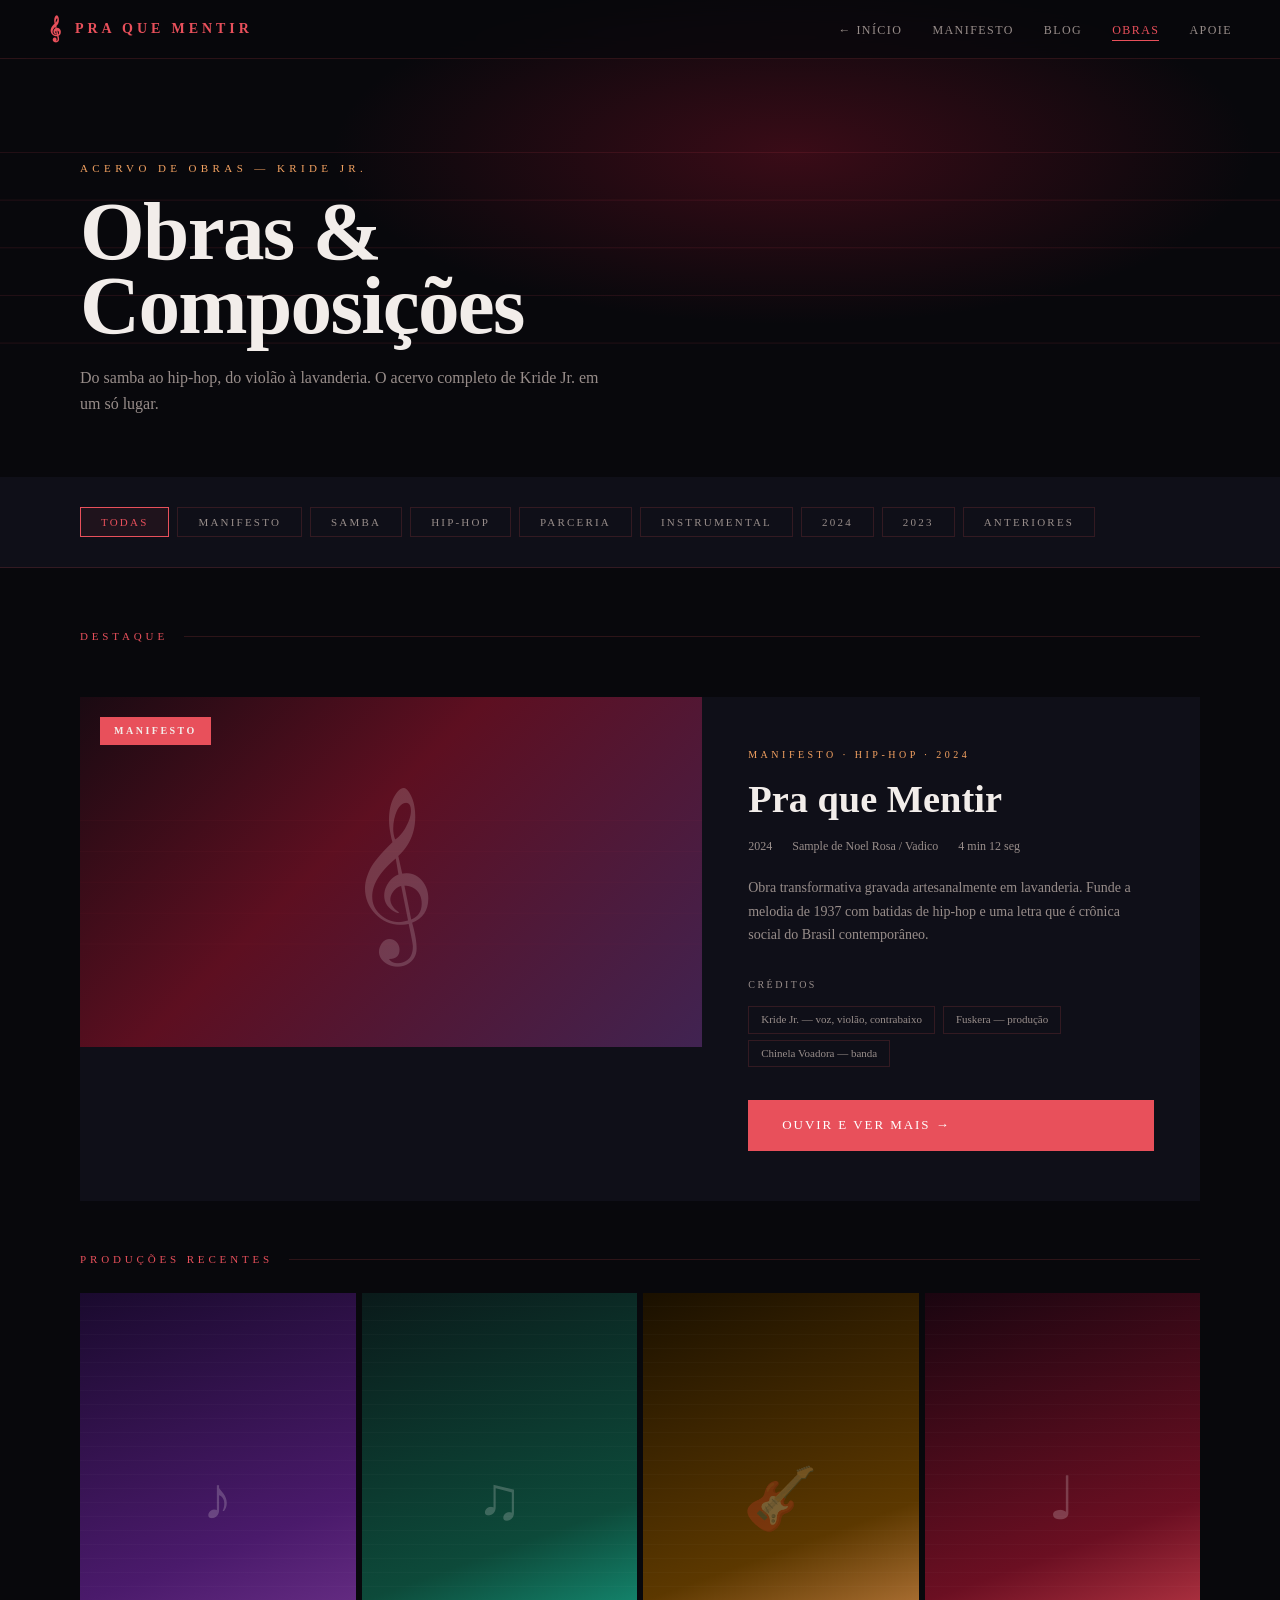
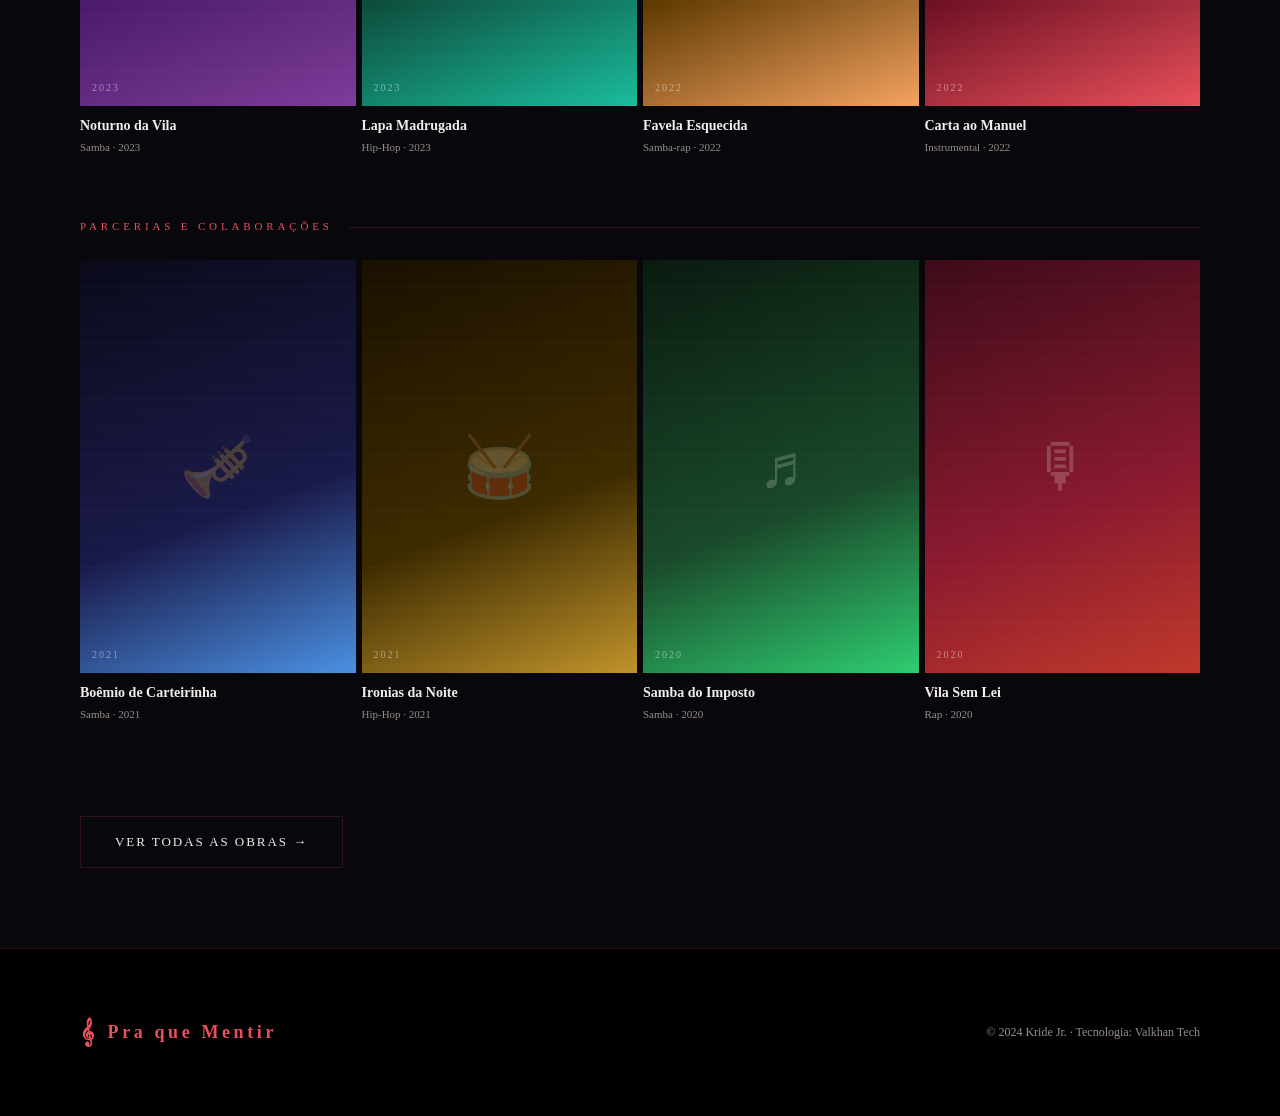
==== galeria.html @ b17566bc "V2" ====
<!DOCTYPE html>
<html lang="pt-BR">
<head>
<meta charset="UTF-8">
<meta name="viewport" content="width=device-width, initial-scale=1.0">
<title>Obras &amp; Composições — Pra que Mentir · Kride Jr.</title>

<!-- Performance: preconnect e dns-prefetch -->
<link rel="preconnect" href="https://www.googletagmanager.com" crossorigin>
<link rel="preconnect" href="https://www.google-analytics.com" crossorigin>
<link rel="dns-prefetch" href="//www.googletagmanager.com">
<link rel="dns-prefetch" href="//www.google-analytics.com">
<link rel="dns-prefetch" href="//graph.facebook.com">
<link rel="dns-prefetch" href="//www.instagram.com">
<link rel="dns-prefetch" href="//www.youtube.com">
<link rel="dns-prefetch" href="//open.spotify.com">
<link rel="preload" href="css/main.css" as="style">

<!-- Google Analytics 4 — substitua G-XXXXXXXXXX pelo Measurement ID real -->
<script async src="https://www.googletagmanager.com/gtag/js?id=G-XXXXXXXXXX"></script>

<!-- SEO básico -->
<meta name="description" content="Acervo completo de obras e composições de Kride Jr. — do samba ao hip-hop, do violão à lavanderia. Incluindo a faixa manifesto Pra que Mentir (2024).">
<meta name="keywords" content="Kride Jr, Pra que Mentir, manifesto cultural, direito autoral, artista independente, São Paulo, hip-hop, Noel Rosa">
<meta name="author" content="Kride Jr.">
<meta name="robots" content="index, follow">
<link rel="canonical" href="https://praquementir.com.br/galeria.html">

<!-- Open Graph -->
<meta property="og:type" content="website">
<meta property="og:title" content="Obras &amp; Composições — Pra que Mentir · Kride Jr.">
<meta property="og:description" content="Do samba ao hip-hop, do violão à lavanderia. O acervo completo de Kride Jr. em um só lugar.">
<meta property="og:url" content="https://praquementir.com.br/galeria.html">
<meta property="og:locale" content="pt_BR">
<meta property="og:site_name" content="Pra que Mentir">

<!-- Twitter Card -->
<meta name="twitter:card" content="summary_large_image">
<meta name="twitter:title" content="Obras &amp; Composições — Pra que Mentir · Kride Jr.">
<meta name="twitter:description" content="Do samba ao hip-hop, do violão à lavanderia. O acervo completo de Kride Jr. em um só lugar.">

<!-- GEO -->
<meta name="geo.region" content="BR-SP">
<meta name="geo.placename" content="São Paulo, Brasil">
<meta name="geo.position" content="-23.5505;-46.6333">
<meta name="ICBM" content="-23.5505, -46.6333">

<link rel="stylesheet" href="css/main.css">

<script type="application/ld+json">
{
  "@context": "https://schema.org",
  "@type": "WebSite",
  "name": "Pra que Mentir",
  "url": "https://praquementir.com.br",
  "description": "Manifesto cultural e legislativo de Kride Jr. — versão transformativa de Noel Rosa e Vadico (1937), hip-hop, direito autoral e artista independente.",
  "author": { "@type": "Person", "name": "Kride Jr." },
  "inLanguage": "pt-BR"
}
</script>
</head>
<body>

<!-- AMBIENT FLOATING NOTES -->
<div class="ambient" id="ambient"></div>

<nav>
  <a href="index.html" class="nav-logo"><span class="clef-mini">𝄞</span> Pra que Mentir</a>
  <ul class="nav-links">
    <li><a href="index.html">← Início</a></li>
    <li><a href="manifesto.html">Manifesto</a></li>
    <li><a href="#">Blog</a></li>
    <li><a href="galeria.html" class="active">Obras</a></li>
    <li><a href="#" data-vlk-click="cta_nav_apoie_stone" data-vlk-category="nav">Apoie</a></li>
  </ul>
</nav>

<div class="gallery-hero">
  <svg class="staff-svg" preserveAspectRatio="none" viewBox="0 0 1440 500">
    <line class="staff-line l1" x1="0" y1="160" x2="1440" y2="160"/>
    <line class="staff-line l2" x1="0" y1="210" x2="1440" y2="210"/>
    <line class="staff-line l3" x1="0" y1="260" x2="1440" y2="260"/>
    <line class="staff-line l4" x1="0" y1="310" x2="1440" y2="310"/>
    <line class="staff-line l5" x1="0" y1="360" x2="1440" y2="360"/>
  </svg>
  <div class="gallery-hero-label">Acervo de Obras — Kride Jr.</div>
  <h1 class="gallery-hero-title">Obras &amp;<br>Composições</h1>
  <p class="gallery-hero-sub">Do samba ao hip-hop, do violão à lavanderia. O acervo completo de Kride Jr. em um só lugar.</p>
</div>

<div class="gallery-filters">
  <button class="filter-btn active">Todas</button>
  <button class="filter-btn">Manifesto</button>
  <button class="filter-btn">Samba</button>
  <button class="filter-btn">Hip-Hop</button>
  <button class="filter-btn">Parceria</button>
  <button class="filter-btn">Instrumental</button>
  <button class="filter-btn">2024</button>
  <button class="filter-btn">2023</button>
  <button class="filter-btn">Anteriores</button>
</div>

<div class="gallery-featured">
  <div class="section-label reveal">Destaque</div>
  <div class="featured-card reveal">
    <div class="featured-cover">
      <svg class="mini-staff" preserveAspectRatio="none" viewBox="0 0 600 340">
        <line class="staff-line l1" x1="0" y1="120" x2="600" y2="120"/>
        <line class="staff-line l2" x1="0" y1="150" x2="600" y2="150"/>
        <line class="staff-line l3" x1="0" y1="180" x2="600" y2="180"/>
        <line class="staff-line l4" x1="0" y1="210" x2="600" y2="210"/>
        <line class="staff-line l5" x1="0" y1="240" x2="600" y2="240"/>
      </svg>
      <div class="featured-cover-art">𝄞</div>
      <div class="featured-cover-badge">Manifesto</div>
    </div>
    <div class="featured-info">
      <div class="featured-cat">Manifesto · Hip-Hop · 2024</div>
      <h2 class="featured-title">Pra que Mentir</h2>
      <div class="featured-meta"><span>2024</span><span>Sample de Noel Rosa / Vadico</span><span>4 min 12 seg</span></div>
      <p class="featured-desc">Obra transformativa gravada artesanalmente em lavanderia. Funde a melodia de 1937 com batidas de hip-hop e uma letra que é crônica social do Brasil contemporâneo.</p>
      <div class="featured-credits">
        <div class="featured-credits-label">Créditos</div>
        <span class="credit-tag">Kride Jr. — voz, violão, contrabaixo</span>
        <span class="credit-tag">Fuskera — produção</span>
        <span class="credit-tag">Chinela Voadora — banda</span>
      </div>
      <a href="#" class="btn-primary" data-vlk-click="cta_galeria_ouvir_mais" data-vlk-category="galeria">Ouvir e ver mais →</a>
    </div>
  </div>
</div>

<div class="gallery-section">
  <div class="gallery-section-label reveal">Produções recentes</div>
  <div class="netflix-row">
    <div class="netflix-card reveal d1"><div class="netflix-cover nc-2"><div class="netflix-cover-icon">♪</div><div class="netflix-cover-year">2023</div><div class="netflix-overlay"><div class="overlay-title">Noturno da Vila</div><div class="overlay-cat">Samba · Parceria</div></div></div><div class="netflix-info"><div class="ni-title">Noturno da Vila</div><div class="ni-meta">Samba · 2023</div></div></div>
    <div class="netflix-card reveal d2"><div class="netflix-cover nc-3"><div class="netflix-cover-icon">♫</div><div class="netflix-cover-year">2023</div><div class="netflix-overlay"><div class="overlay-title">Lapa Madrugada</div><div class="overlay-cat">Hip-Hop · Solo</div></div></div><div class="netflix-info"><div class="ni-title">Lapa Madrugada</div><div class="ni-meta">Hip-Hop · 2023</div></div></div>
    <div class="netflix-card reveal d3"><div class="netflix-cover nc-4"><div class="netflix-cover-icon">🎸</div><div class="netflix-cover-year">2022</div><div class="netflix-overlay"><div class="overlay-title">Favela Esquecida</div><div class="overlay-cat">Samba-rap · Solo</div></div></div><div class="netflix-info"><div class="ni-title">Favela Esquecida</div><div class="ni-meta">Samba-rap · 2022</div></div></div>
    <div class="netflix-card reveal d4"><div class="netflix-cover nc-5"><div class="netflix-cover-icon">♩</div><div class="netflix-cover-year">2022</div><div class="netflix-overlay"><div class="overlay-title">Carta ao Manuel</div><div class="overlay-cat">Instrumental · Violão</div></div></div><div class="netflix-info"><div class="ni-title">Carta ao Manuel</div><div class="ni-meta">Instrumental · 2022</div></div></div>
  </div>
</div>

<div class="gallery-section" style="padding-top:50px;">
  <div class="gallery-section-label reveal">Parcerias e colaborações</div>
  <div class="netflix-row">
    <div class="netflix-card reveal d1"><div class="netflix-cover nc-6"><div class="netflix-cover-icon">🎺</div><div class="netflix-cover-year">2021</div><div class="netflix-overlay"><div class="overlay-title">Boêmio de Carteirinha</div><div class="overlay-cat">Samba · Parceria</div></div></div><div class="netflix-info"><div class="ni-title">Boêmio de Carteirinha</div><div class="ni-meta">Samba · 2021</div></div></div>
    <div class="netflix-card reveal d2"><div class="netflix-cover nc-7"><div class="netflix-cover-icon">🥁</div><div class="netflix-cover-year">2021</div><div class="netflix-overlay"><div class="overlay-title">Ironias da Noite</div><div class="overlay-cat">Hip-Hop · Feat.</div></div></div><div class="netflix-info"><div class="ni-title">Ironias da Noite</div><div class="ni-meta">Hip-Hop · 2021</div></div></div>
    <div class="netflix-card reveal d3"><div class="netflix-cover nc-8"><div class="netflix-cover-icon">♬</div><div class="netflix-cover-year">2020</div><div class="netflix-overlay"><div class="overlay-title">Samba do Imposto</div><div class="overlay-cat">Samba · Solo</div></div></div><div class="netflix-info"><div class="ni-title">Samba do Imposto</div><div class="ni-meta">Samba · 2020</div></div></div>
    <div class="netflix-card reveal d4"><div class="netflix-cover nc-1"><div class="netflix-cover-icon">🎙</div><div class="netflix-cover-year">2020</div><div class="netflix-overlay"><div class="overlay-title">Vila Sem Lei</div><div class="overlay-cat">Rap · Parceria</div></div></div><div class="netflix-info"><div class="ni-title">Vila Sem Lei</div><div class="ni-meta">Rap · 2020</div></div></div>
  </div>
</div>

<div class="gallery-end"><a href="#" class="btn-ghost" data-vlk-click="cta_galeria_ver_todas" data-vlk-category="galeria">Ver todas as obras →</a></div>

<footer>
  <div class="footer-logo"><span style="font-size:24px">𝄞</span> Pra que Mentir</div>
  <div class="footer-copy">© 2024 Kride Jr. · Tecnologia: Valkhan Tech</div>
</footer>

<script src="js/ambient.js"></script>
<script src="js/reveals.js"></script>
<script src="js/gallery.js"></script>
<script src="js/analytics.js" defer></script>
</body>
</html>
---- css/main.css ----
/* ════════════════════════════════════════════════════════
   TOKENS
════════════════════════════════════════════════════════ */
:root {
  --bg:          #08080C;
  --bg2:         #0F0F18;
  --bg3:         #1A0A12;
  --bordo:       #6B0F22;
  --red:         #C0392B;
  --rose:        #E8505B;
  --rose-bright: #FF5E6C;
  --amber:       #F4A261;
  --violet:      #7D3C98;
  --teal:        #1ABC9C;
  --text:        #F2EDEA;
  --muted:       #988D8A;
  --border:      rgba(232,80,91,0.16);
  --glow:        rgba(232,80,91,0.5);
}

/* ════════════════════════════════════════════════════════
   BASE
════════════════════════════════════════════════════════ */
*, *::before, *::after { box-sizing: border-box; margin: 0; padding: 0; }
html { scroll-behavior: smooth; }
body {
  background: var(--bg);
  color: var(--text);
  font-family: Georgia, 'Times New Roman', serif;
  font-size: 16px;
  line-height: 1.6;
  overflow-x: hidden;
}
::selection { background: var(--rose); color: #fff; }

.ambient {
  position: fixed; inset: 0; z-index: 1;
  pointer-events: none; overflow: hidden;
}
.float-note {
  position: absolute;
  color: var(--rose);
  opacity: 0;
  font-size: 28px;
  animation: floatUp linear infinite;
  text-shadow: 0 0 18px var(--glow);
  user-select: none;
}

.staff-svg {
  position: absolute; inset: 0; width: 100%; height: 100%;
  pointer-events: none; z-index: 0;
}
.staff-line {
  stroke: var(--rose); stroke-width: 1; fill: none;
  stroke-dasharray: 2000; stroke-dashoffset: 2000;
  opacity: 0.13;
  animation: drawStaff 3s ease forwards;
}
.staff-line.l2 { animation-delay: .2s; }
.staff-line.l3 { animation-delay: .4s; }
.staff-line.l4 { animation-delay: .6s; }
.staff-line.l5 { animation-delay: .8s; }

.staff-note-svg {
  fill: var(--rose); opacity: 0;
  animation: notePop .5s ease forwards;
}
.staff-note-svg.pulsing {
  animation: notePulse .75s ease forwards;
}

.reveal {
  opacity: 0;
  transform: translateY(34px);
  transition: opacity .9s cubic-bezier(.2,.7,.2,1), transform .9s cubic-bezier(.2,.7,.2,1);
}
.reveal.in { opacity: 1; transform: none; }
.reveal.d1 { transition-delay: .08s; }
.reveal.d2 { transition-delay: .16s; }
.reveal.d3 { transition-delay: .24s; }
.reveal.d4 { transition-delay: .32s; }

.btn-primary {
  padding: 15px 34px; background: var(--rose); color: #fff;
  border: none; cursor: pointer; font-family: Georgia, serif;
  font-size: 13px; letter-spacing: .15em; text-transform: uppercase;
  text-decoration: none; display: inline-flex; align-items: center; gap: 10px;
  position: relative; overflow: hidden;
  transition: transform .2s, box-shadow .3s;
  box-shadow: 0 0 0 rgba(232,80,91,0);
}
.btn-primary::before {
  content:''; position:absolute; inset:0;
  background: linear-gradient(120deg, transparent, rgba(255,255,255,.25), transparent);
  transform: translateX(-120%); transition: transform .5s;
}
.btn-primary:hover {
  transform: translateY(-3px);
  box-shadow: 0 12px 34px rgba(232,80,91,.4);
}
.btn-primary:hover::before { transform: translateX(120%); }
.btn-ghost {
  padding: 15px 34px; background: transparent; color: var(--text);
  border: 1px solid var(--border); cursor: pointer;
  font-family: Georgia, serif; font-size: 13px; letter-spacing: .15em;
  text-transform: uppercase; text-decoration: none;
  display: inline-flex; align-items:center; gap: 8px;
  transition: border-color .25s, color .25s, background .25s;
}
.btn-ghost:hover { border-color: var(--rose); color: var(--rose); background: rgba(232,80,91,.05); }

.section-label {
  font-size: 11px; letter-spacing: .35em; text-transform: uppercase;
  color: var(--rose); margin-bottom: 52px;
  display: flex; align-items: center; gap: 16px;
}
.section-label::after { content:''; flex:1; height:1px; background: var(--border); }
.section-label .num { color: var(--muted); }

footer {
  padding: 64px 80px; background: #000; border-top: 1px solid var(--border);
  display: flex; justify-content: space-between; align-items: center;
  position: relative; overflow: hidden;
}
.footer-logo {
  font-size: 18px; letter-spacing: .2em; color: var(--rose);
  font-weight: bold; display:flex; align-items:center; gap:10px;
}
.footer-copy { font-size: 12px; color: var(--muted); }

/* ════════════════════════════════════════════════════════
   ANIMATIONS
════════════════════════════════════════════════════════ */
@keyframes floatUp {
  0%   { transform: translateX(110vw); opacity: 0; }
  8%   { opacity: .55; }
  92%  { opacity: .3; }
  100% { transform: translateX(-10vw); opacity: 0; }
}
@keyframes pulse {
  0%,100% { opacity: .8; transform: scale(1); }
  50%     { opacity: 1; transform: scale(1.08); text-shadow: 0 0 12px var(--glow); }
}
@keyframes drawStaff {
  to { stroke-dashoffset: 0; }
}
@keyframes notePop {
  0%   { opacity: 0; transform: scale(0); }
  60%  { opacity: .7; transform: scale(1.3); }
  100% { opacity: .5; transform: scale(1); }
}
@keyframes notePulse {
  0%   { transform: scale(1);   opacity: .5; }
  35%  { transform: scale(1.7); opacity: 1;  filter: drop-shadow(0 0 6px var(--rose)); }
  70%  { transform: scale(1);   opacity: .5; filter: none; }
  100% { transform: scale(1);   opacity: .5; }
}
@keyframes heroNoteEnter {
  from { transform: translateX(110vw); opacity: 0; }
  to   { transform: translateX(0);    opacity: 1; }
}
@keyframes heroNotePulse1 {
  0%             { transform: scale(1);   opacity: .5; filter: none; }
  9.375%         { transform: scale(1.7); opacity: 1;  filter: drop-shadow(0 0 8px var(--rose)); }
  18.75%, 100%   { transform: scale(1);   opacity: .5; filter: none; }
}
@keyframes heroNotePulse2 {
  0%, 25%        { transform: scale(1);   opacity: .5; filter: none; }
  34.375%        { transform: scale(1.7); opacity: 1;  filter: drop-shadow(0 0 8px var(--rose)); }
  43.75%, 100%   { transform: scale(1);   opacity: .5; filter: none; }
}
@keyframes heroNotePulse3 {
  0%, 50%        { transform: scale(1);   opacity: .5; filter: none; }
  59.375%        { transform: scale(1.7); opacity: 1;  filter: drop-shadow(0 0 8px var(--rose)); }
  68.75%, 100%   { transform: scale(1);   opacity: .5; filter: none; }
}
@keyframes heroNotePulse4 {
  0%, 75%        { transform: scale(1);   opacity: .5; filter: none; }
  84.375%        { transform: scale(1.7); opacity: 1;  filter: drop-shadow(0 0 8px var(--rose)); }
  93.75%, 100%   { transform: scale(1);   opacity: .5; filter: none; }
}
@keyframes clefFloat {
  0%,100% { transform: translateY(-50%) rotate(-1deg); }
  50%     { transform: translateY(-54%) rotate(1.5deg); }
}
@keyframes lineGrow {
  from { transform: scaleX(0); }
  to   { transform: scaleX(1); }
}
@keyframes riseIn {
  to { transform: translateY(0); }
}
@keyframes stripeShift {
  to { background-position: 200% 0; }
}
@keyframes bob {
  0%,100% { transform: translate(-50%,0); }
  50%     { transform: translate(-50%,10px); }
}

@media (prefers-reduced-motion: reduce) {
  .float-note, .clef-draw path, .staff-line,
  .hero-note-group, .hero-note-circle,
  .reveal { animation: none !important; transition: none !important; }
  .reveal { opacity: 1 !important; transform: none !important; }
  .hero-note-group { opacity: 1 !important; }
  .hero-note-circle { opacity: .5 !important; }
}

/* ════════════════════════════════════════════════════════
   NAV
════════════════════════════════════════════════════════ */
nav {
  position: fixed; top: 0; left: 0; right: 0; z-index: 400;
  display: flex; align-items: center; justify-content: space-between;
  padding: 16px 48px;
  background: rgba(8,8,12,0.7);
  backdrop-filter: blur(14px);
  border-bottom: 1px solid var(--border);
  transition: padding .3s;
}
.nav-logo {
  font-size: 14px; letter-spacing: .28em; text-transform: uppercase;
  color: var(--rose); font-weight: bold;
  display: flex; align-items: center; gap: 10px;
  text-decoration: none;
}
.nav-logo .clef-mini {
  font-size: 22px; line-height: 1;
  animation: pulse 3s ease-in-out infinite;
}
.nav-links { display: flex; gap: 30px; list-style: none; }
.nav-links a {
  color: var(--muted); text-decoration: none;
  font-size: 12px; letter-spacing: .12em; text-transform: uppercase;
  position: relative; transition: color .2s;
}
.nav-links a::after {
  content:''; position:absolute; left:0; bottom:-4px; width:0; height:1px;
  background: var(--rose); transition: width .25s;
}
.nav-links a:hover { color: var(--rose); }
.nav-links a:hover::after { width:100%; }
.nav-links a.active { color: var(--rose); }
.nav-links a.active::after { width:100%; }

/* ════════════════════════════════════════════════════════
   HERO
════════════════════════════════════════════════════════ */
.hero {
  position: relative; min-height: 100vh;
  display: flex; flex-direction: column; justify-content: center; align-items: flex-start;
  padding: 150px 80px 80px;
  background:
    radial-gradient(ellipse 80% 60% at 72% 42%, rgba(107,15,34,.5) 0%, transparent 62%),
    radial-gradient(ellipse 60% 50% at 18% 82%, rgba(125,60,152,.28) 0%, transparent 55%),
    var(--bg);
  overflow: hidden;
}
.hero-clef {
  position: absolute; right: 6%; top: 50%; transform: translateY(-50%);
  font-size: 460px; line-height: 1; z-index: 0; user-select: none;
  background: linear-gradient(160deg, var(--bordo), var(--rose) 55%, var(--amber));
  -webkit-background-clip: text; background-clip: text;
  -webkit-text-fill-color: transparent;
  opacity: 0.14;
  animation: clefFloat 9s ease-in-out infinite;
  filter: drop-shadow(0 0 40px rgba(232,80,91,.3));
}
.hero-note-group {
  position: absolute; opacity: 0;
  animation: heroNoteEnter .9s cubic-bezier(.16,1,.3,1) forwards;
}
.hero-note-group.hn1 { top: calc(37.8% - 10px); left: 47.2%; animation-delay: .2s; }
.hero-note-group.hn2 { top: calc(46.7% - 10px); left: 59%;   animation-delay: .55s; }
.hero-note-group.hn3 { top: calc(33.3% - 10px); left: 70.8%; animation-delay: .9s; }
.hero-note-group.hn4 { top: calc(42.2% - 10px); left: 81.9%; animation-delay: 1.25s; }
.hero-note-circle {
  display: block;
  width: 18px; height: 12px;
  border-radius: 50%;
  background: var(--rose);
  opacity: .5;
  transform-origin: center;
}
.hero-note-circle.hn1 { animation: heroNotePulse1 4s ease 2.4s infinite; }
.hero-note-circle.hn2 { animation: heroNotePulse2 4s ease 2.4s infinite; }
.hero-note-circle.hn3 { animation: heroNotePulse3 4s ease 2.4s infinite; }
.hero-note-circle.hn4 { animation: heroNotePulse4 4s ease 2.4s infinite; }
.hero-eyebrow {
  font-size: 11px; letter-spacing: .38em; text-transform: uppercase;
  color: var(--rose); margin-bottom: 26px; position: relative; z-index: 2;
  display: flex; align-items: center; gap: 14px;
}
.hero-eyebrow::before {
  content:''; width: 38px; height: 1px; background: var(--rose);
  animation: lineGrow 1.2s ease forwards; transform-origin: left;
}
.hero-title {
  font-size: clamp(56px, 9.5vw, 138px); font-weight: bold;
  line-height: .9; letter-spacing: -.025em;
  position: relative; z-index: 2; max-width: 820px;
}
.hero-title .l1 { display: block; overflow: hidden; }
.hero-title .l2 { display: block; overflow: hidden; }
.hero-title .l1 span, .hero-title .l2 span {
  display: inline-block;
  transform: translateY(110%);
  animation: riseIn 1s cubic-bezier(.2,.8,.2,1) forwards;
}
.hero-title .l2 span { animation-delay: .12s; }
.hero-title em {
  font-style: normal;
  background: linear-gradient(120deg, var(--rose-bright), var(--amber));
  -webkit-background-clip: text; background-clip: text;
  -webkit-text-fill-color: transparent;
  position: relative;
}
.hero-sub {
  margin-top: 30px; max-width: 540px; font-size: 17.5px;
  color: var(--muted); line-height: 1.75; position: relative; z-index: 2;
}
.hero-actions {
  margin-top: 48px; display: flex; gap: 16px; flex-wrap: wrap;
  position: relative; z-index: 2;
}
.hero-stripe {
  position: absolute; left: 0; bottom: 0; width: 100%; height: 3px;
  background: linear-gradient(90deg, var(--bordo), var(--rose), var(--amber), var(--violet), var(--bordo));
  background-size: 200% 100%;
  animation: stripeShift 6s linear infinite;
  z-index: 2;
}
.scroll-cue {
  position: absolute; bottom: 28px; left: 50%; transform: translateX(-50%);
  z-index: 2; font-size: 22px; color: var(--rose); opacity: .6;
  animation: bob 1.8s ease-in-out infinite;
}

/* ════════════════════════════════════════════════════════
   SECTIONS (landing)
════════════════════════════════════════════════════════ */
.pills-section { padding: 110px 80px; background: var(--bg2); position: relative; overflow: hidden; }
.pills-grid { display: grid; grid-template-columns: repeat(3,1fr); gap: 2px; position: relative; z-index: 2; }
.pill {
  padding: 44px 38px; background: var(--bg);
  border-top: 3px solid transparent; cursor: default;
  position: relative; overflow: hidden;
  transition: transform .3s, border-color .3s, box-shadow .3s;
}
.pill::after {
  content:''; position:absolute; inset:0;
  background: radial-gradient(circle at 50% 0%, rgba(232,80,91,.08), transparent 70%);
  opacity:0; transition: opacity .3s;
}
.pill:hover { transform: translateY(-6px); border-top-color: var(--rose); box-shadow: 0 20px 40px rgba(0,0,0,.4); }
.pill:hover::after { opacity: 1; }
.pill:nth-child(2):hover { border-top-color: var(--amber); }
.pill:nth-child(3):hover { border-top-color: var(--violet); }
.pill-icon { font-size: 34px; margin-bottom: 22px; display: block; line-height: 1; transition: transform .4s; }
.pill:hover .pill-icon { transform: scale(1.15) rotate(-6deg); }
.pill-title { font-size: 21px; font-weight: bold; margin-bottom: 12px; }
.pill-text { font-size: 14px; color: var(--muted); line-height: 1.75; }
.pill-cta {
  display: inline-flex; align-items:center; gap:6px; margin-top: 22px;
  font-size: 11px; letter-spacing: .2em; text-transform: uppercase;
  color: var(--rose); text-decoration: none;
  border-bottom: 1px solid var(--rose); padding-bottom: 3px;
  transition: gap .25s;
}
.pill-cta:hover { gap: 12px; }

.quote-strip {
  padding: 120px 80px; position: relative; overflow: hidden;
  background: linear-gradient(135deg, var(--bg3), rgba(107,15,34,.55));
}
.quote-inner { position: relative; z-index: 3; max-width: 760px; }
.quote-mark { font-size: 140px; line-height: .6; color: var(--rose); opacity: .25; font-family: Georgia, serif; }
.quote-text { font-size: clamp(24px, 3.6vw, 46px); font-style: italic; line-height: 1.28; margin: 8px 0 30px; }
.quote-text span { color: var(--rose); }
.quote-attr { font-size: 12px; letter-spacing: .25em; text-transform: uppercase; color: var(--muted); }

.blog-preview { padding: 110px 80px; background: var(--bg); }
.posts-row { display: grid; grid-template-columns: repeat(3,1fr); gap: 2px; }
.post-card {
  background: var(--bg2); padding: 34px;
  border-bottom: 2px solid var(--border); cursor: pointer;
  position: relative; overflow: hidden;
  transition: transform .3s, border-color .3s;
}
.post-card::before {
  content:'♪'; position:absolute; right:24px; top:24px; font-size:20px;
  color: var(--rose); opacity:0; transform: translateY(-8px); transition: all .3s;
}
.post-card:hover { transform: translateY(-5px); border-bottom-color: var(--rose); }
.post-card:hover::before { opacity:.7; transform: translateY(0); }
.post-cat { font-size: 10px; letter-spacing: .3em; text-transform: uppercase; color: var(--rose); margin-bottom: 14px; }
.post-title { font-size: 17px; line-height: 1.35; margin-bottom: 12px; }
.post-date { font-size: 12px; color: var(--muted); }

.channels-section { padding: 110px 80px; background: var(--bg2); }
.channels-row { display: grid; grid-template-columns: repeat(4,1fr); gap: 2px; }
.channel-card {
  padding: 38px 32px; background: var(--bg);
  border-left: 3px solid var(--border);
  transition: border-color .25s, transform .25s;
}
.channel-card:hover { border-left-color: var(--rose); transform: translateX(4px); }
.channel-name { font-size: 13px; letter-spacing: .2em; text-transform: uppercase; color: var(--rose); margin-bottom: 12px; }
.channel-desc { font-size: 14px; color: var(--muted); line-height: 1.65; }

/* ════════════════════════════════════════════════════════
   MANIFESTO
════════════════════════════════════════════════════════ */
.manifesto-hero {
  position: relative; min-height: 72vh;
  display: flex; flex-direction: column; justify-content: flex-end;
  padding: 160px 80px 80px; overflow: hidden;
  background:
    radial-gradient(ellipse 70% 60% at 28% 64%, rgba(107,15,34,.7) 0%, transparent 60%),
    radial-gradient(ellipse 50% 50% at 82% 22%, rgba(125,60,152,.32) 0%, transparent 50%),
    var(--bg);
}
.manifesto-hero-label { font-size: 11px; letter-spacing: .4em; text-transform: uppercase; color: var(--rose); margin-bottom: 20px; position: relative; z-index: 3; }
.manifesto-hero-title { font-size: clamp(46px,7.5vw,104px); font-weight: bold; line-height: .88; letter-spacing: -.02em; max-width: 760px; position: relative; z-index: 3; }
.manifesto-hero-sub { margin-top: 26px; max-width: 500px; font-size: 16px; color: var(--muted); position: relative; z-index: 3; }
.manifesto-stripe {
  position: absolute; left:0; bottom:0; width:100%; height:3px;
  background: linear-gradient(90deg,var(--violet),var(--rose),var(--amber));
  background-size: 200% 100%; animation: stripeShift 6s linear infinite; z-index: 3;
}
.manifesto-layout { display: grid; grid-template-columns: 250px 1fr; }
.manifesto-nav {
  background: var(--bg2); padding: 60px 30px;
  border-right: 1px solid var(--border);
  position: sticky; top: 56px; height: calc(100vh - 56px); overflow-y: auto;
  display: flex; flex-direction: column; justify-content: start;
}
.manifesto-nav-label { font-size: 10px; letter-spacing: .35em; text-transform: uppercase; color: var(--muted); margin-bottom: 26px; }
.manifesto-nav-item {
  display: flex; align-items:center; gap:10px; padding: 11px 0;
  font-size: 13px; color: var(--muted); text-decoration: none;
  border-bottom: 1px solid rgba(255,255,255,.04);
  transition: color .25s, padding-left .25s;
}
.manifesto-nav-item .dot { width:6px; height:6px; border-radius:50%; background: var(--border); transition: background .25s, box-shadow .25s; flex-shrink:0; }
.manifesto-nav-item:hover, .manifesto-nav-item.active { color: var(--rose); padding-left: 8px; }
.manifesto-nav-item.active .dot { background: var(--rose); box-shadow: 0 0 10px var(--glow); }
.manifesto-content { padding: 64px 76px 110px; }
.manifesto-section { margin-bottom: 100px; padding-top: 26px; border-top: 1px solid var(--border); position: relative; }
.manifesto-section:first-child { border-top: none; }
.msec-number { font-size: 80px; font-weight: bold; line-height: 1; color: rgba(232,80,91,.1); letter-spacing: -.03em; margin-bottom: -18px; }
.msec-title { font-size: clamp(28px,3.2vw,44px); font-weight: bold; line-height: 1.08; margin-bottom: 30px; }
.msec-body { font-size: 16px; color: #CBC3BF; line-height: 1.85; max-width: 660px; }
.msec-body p + p { margin-top: 20px; }
.msec-highlight {
  margin: 38px 0; padding: 30px 38px; border-left: 4px solid var(--rose);
  background: rgba(232,80,91,.06); font-size: 18px; font-style: italic;
  color: var(--text); line-height: 1.5; position: relative;
}
.msec-highlight::before {
  content:'♬'; position:absolute; right: 26px; top: 50%; transform: translateY(-50%);
  font-size: 38px; color: var(--rose); opacity: .2;
}
.msec-tags { display: flex; gap: 8px; flex-wrap: wrap; margin-top: 32px; }
.msec-tag { padding: 6px 14px; font-size: 11px; letter-spacing: .15em; text-transform: uppercase; border: 1px solid var(--border); color: var(--muted); transition: all .25s; cursor: default; }
.msec-tag:hover { border-color: var(--rose); color: var(--rose); }
.msec-tag.red    { border-color: var(--rose); color: var(--rose); }
.msec-tag.amber  { border-color: var(--amber); color: var(--amber); }
.msec-tag.violet { border-color: var(--violet); color: var(--violet); }
.flags-grid { display: grid; grid-template-columns: 1fr 1fr; gap: 2px; margin: 38px 0; }
.flag-card { padding: 34px; background: var(--bg2); border-top: 4px solid var(--rose); position: relative; overflow: hidden; transition: transform .3s; }
.flag-card:hover { transform: translateY(-4px); }
.flag-card:nth-child(2) { border-top-color: var(--violet); }
.flag-num { font-size: 60px; font-weight: bold; color: rgba(255,255,255,.05); line-height: 1; position: absolute; right: 22px; bottom: 14px; }
.flag-title { font-size: 15px; font-weight: bold; margin-bottom: 12px; }
.flag-desc { font-size: 13px; color: var(--muted); line-height: 1.65; }
.arbix-table { width: 100%; border-collapse: collapse; margin-top: 28px; }
.arbix-table th { text-align: left; padding: 12px 16px; font-size: 10px; letter-spacing: .25em; text-transform: uppercase; color: var(--rose); border-bottom: 1px solid var(--border); }
.arbix-table td { padding: 16px; font-size: 14px; color: var(--muted); border-bottom: 1px solid rgba(255,255,255,.04); vertical-align: top; line-height: 1.55; transition: background .2s; }
.arbix-table td:first-child { color: var(--text); font-weight: bold; }
.arbix-table tr:hover td { background: rgba(232,80,91,.05); }
.leg-compare { display: grid; grid-template-columns: 1fr 1fr; gap: 2px; margin-top: 28px; }
.leg-col { padding: 34px; background: var(--bg2); }
.leg-col-title { font-size: 11px; letter-spacing: .3em; text-transform: uppercase; margin-bottom: 22px; padding-bottom: 12px; border-bottom: 1px solid var(--border); }
.leg-col:first-child .leg-col-title { color: var(--rose); }
.leg-col:last-child  .leg-col-title { color: var(--teal); }
.leg-item { margin-bottom: 18px; }
.leg-item-title { font-size: 13px; font-weight: bold; margin-bottom: 4px; }
.leg-item-desc { font-size: 13px; color: var(--muted); line-height: 1.5; }

/* ════════════════════════════════════════════════════════
   GALERIA
════════════════════════════════════════════════════════ */
.gallery-hero {
  position: relative; padding: 160px 80px 60px; overflow: hidden;
  background: radial-gradient(ellipse 60% 60% at 62% 32%, rgba(107,15,34,.5) 0%, transparent 60%), var(--bg);
}
.gallery-hero-label { font-size: 11px; letter-spacing: .4em; text-transform: uppercase; color: var(--amber); margin-bottom: 16px; position: relative; z-index: 3; }
.gallery-hero-title { font-size: clamp(42px,6.5vw,88px); font-weight: bold; line-height: .9; letter-spacing: -.02em; position: relative; z-index: 3; }
.gallery-hero-sub { margin-top: 22px; font-size: 16px; color: var(--muted); max-width: 520px; position: relative; z-index: 3; }
.gallery-filters {
  padding: 30px 80px; background: var(--bg2); display: flex; gap: 8px; flex-wrap: wrap;
  border-bottom: 1px solid var(--border);
  position: sticky; top: 56px; z-index: 50; backdrop-filter: blur(10px);
}
.filter-btn {
  padding: 8px 20px; background: transparent; border: 1px solid var(--border);
  color: var(--muted); font-size: 11px; letter-spacing: .2em; text-transform: uppercase;
  cursor: pointer; font-family: Georgia, serif; transition: all .25s;
}
.filter-btn:hover, .filter-btn.active { border-color: var(--rose); color: var(--rose); background: rgba(232,80,91,.07); }
.gallery-featured { padding: 60px 80px 0; background: var(--bg); }
.featured-card { display: grid; grid-template-columns: 1.25fr 1fr; background: var(--bg2); overflow: hidden; cursor: pointer; position: relative; }
.featured-card:hover .featured-cover-art { transform: scale(1.08) rotate(4deg); }
.featured-cover {
  aspect-ratio: 16/9; display: flex; align-items: center; justify-content: center;
  position: relative; overflow: hidden;
  background: linear-gradient(135deg, var(--bg3) 0%, rgba(107,15,34,.85) 42%, rgba(125,60,152,.45) 100%);
}
.featured-cover-art { font-size: 150px; opacity: .18; user-select: none; transition: transform .6s cubic-bezier(.2,.8,.2,1); }
.featured-cover svg.mini-staff { position: absolute; inset: 0; width: 100%; height: 100%; opacity: .25; }
.featured-cover-badge { position: absolute; top: 20px; left: 20px; padding: 6px 14px; background: var(--rose); font-size: 10px; letter-spacing: .25em; text-transform: uppercase; font-weight: bold; z-index: 2; }
.featured-info { padding: 50px 46px; display: flex; flex-direction: column; justify-content: center; }
.featured-cat { font-size: 10px; letter-spacing: .35em; text-transform: uppercase; color: var(--amber); margin-bottom: 16px; }
.featured-title { font-size: clamp(26px,3vw,42px); font-weight: bold; line-height: 1.08; margin-bottom: 16px; }
.featured-meta { font-size: 12px; color: var(--muted); margin-bottom: 20px; display: flex; gap: 20px; flex-wrap: wrap; }
.featured-desc { font-size: 14px; color: var(--muted); line-height: 1.7; max-width: 400px; margin-bottom: 30px; }
.featured-credits { margin-bottom: 30px; }
.featured-credits-label { font-size: 10px; letter-spacing: .25em; text-transform: uppercase; color: var(--muted); margin-bottom: 10px; }
.credit-tag { display: inline-block; margin: 3px 4px 3px 0; padding: 4px 12px; border: 1px solid var(--border); font-size: 11px; color: var(--muted); }
.gallery-section { padding: 50px 80px 0; }
.gallery-section-label { font-size: 11px; letter-spacing: .35em; text-transform: uppercase; color: var(--rose); margin-bottom: 24px; display: flex; align-items: center; gap: 16px; }
.gallery-section-label::after { content:''; flex:1; height:1px; background: var(--border); }
.netflix-row { display: grid; grid-template-columns: repeat(4,1fr); gap: 6px; }
.netflix-card { position: relative; cursor: pointer; overflow: hidden; transition: transform .3s cubic-bezier(.2,.8,.2,1); }
.netflix-card:hover { transform: scale(1.05); z-index: 10; }
.netflix-cover { aspect-ratio: 2/3; display: flex; align-items: center; justify-content: center; position: relative; overflow: hidden; }
.netflix-cover::after {
  content:''; position:absolute; inset:0;
  background: repeating-linear-gradient(to bottom, transparent 0 13px, rgba(255,255,255,.05) 13px 14px);
  opacity:.4;
}
.nc-1 { background: linear-gradient(160deg,#3D0B1A,#8B1A2F 60%,#C0392B); }
.nc-2 { background: linear-gradient(160deg,#1A0A2E,#4A1A6B 60%,#7D3C98); }
.nc-3 { background: linear-gradient(160deg,#0A1A1A,#0D4A3A 60%,#1ABC9C); }
.nc-4 { background: linear-gradient(160deg,#1A1000,#5C3800 60%,#F4A261); }
.nc-5 { background: linear-gradient(160deg,#1A0510,#6B0F22 60%,#E8505B); }
.nc-6 { background: linear-gradient(160deg,#0A0A1A,#1A1A4A 60%,#4A90E2); }
.nc-7 { background: linear-gradient(160deg,#1A1000,#3D2B00 60%,#C0932B); }
.nc-8 { background: linear-gradient(160deg,#0A1A10,#1A4A2A 60%,#2ECC71); }
.netflix-cover-icon { font-size: 60px; opacity: .22; user-select: none; z-index: 1; transition: transform .4s, opacity .4s; }
.netflix-card:hover .netflix-cover-icon { transform: scale(1.25) translateY(-6px); opacity: .4; }
.netflix-cover-year { position: absolute; bottom: 10px; left: 12px; font-size: 10px; letter-spacing: .2em; color: rgba(255,255,255,.45); z-index: 2; }
.netflix-overlay { position: absolute; inset: 0; background: linear-gradient(to top, rgba(0,0,0,.85) 0%, transparent 55%); opacity: 0; transition: opacity .3s; display: flex; flex-direction: column; justify-content: flex-end; padding: 16px; z-index: 2; }
.netflix-card:hover .netflix-overlay { opacity: 1; }
.overlay-title { font-size: 14px; font-weight: bold; margin-bottom: 4px; transform: translateY(8px); transition: transform .3s; }
.netflix-card:hover .overlay-title { transform: translateY(0); }
.overlay-cat { font-size: 10px; letter-spacing: .2em; text-transform: uppercase; color: var(--rose); transform: translateY(8px); transition: transform .3s .05s; }
.netflix-card:hover .overlay-cat { transform: translateY(0); }
.netflix-info { padding: 12px 0; }
.ni-title { font-size: 14px; font-weight: bold; margin-bottom: 4px; line-height: 1.2; }
.ni-meta { font-size: 11px; color: var(--muted); }
.gallery-end { padding: 80px; }

/* ════════════════════════════════════════════════════════
   RESPONSIVE
════════════════════════════════════════════════════════ */
@media (max-width: 860px) {
  nav { padding: 14px 22px; }
  .nav-links { display: none; }
  .hero, .pills-section, .quote-strip, .blog-preview, .channels-section, footer,
  .manifesto-hero, .manifesto-content, .gallery-hero, .gallery-filters,
  .gallery-featured, .gallery-section, .gallery-end {
    padding-left: 22px;
    padding-right: 22px;
  }
  .pills-grid, .posts-row, .channels-row, .netflix-row { grid-template-columns: 1fr; }
  .flags-grid, .leg-compare, .featured-card { grid-template-columns: 1fr; }
  .hero-clef { font-size: 220px; right: auto; left: -15px; opacity: .08; }
  .manifesto-layout { grid-template-columns: 1fr; }
  .manifesto-nav { display: none; }
  .gallery-filters { position: static; }
}
---- css/main.css ----
/* ════════════════════════════════════════════════════════
   TOKENS
════════════════════════════════════════════════════════ */
:root {
  --bg:          #08080C;
  --bg2:         #0F0F18;
  --bg3:         #1A0A12;
  --bordo:       #6B0F22;
  --red:         #C0392B;
  --rose:        #E8505B;
  --rose-bright: #FF5E6C;
  --amber:       #F4A261;
  --violet:      #7D3C98;
  --teal:        #1ABC9C;
  --text:        #F2EDEA;
  --muted:       #988D8A;
  --border:      rgba(232,80,91,0.16);
  --glow:        rgba(232,80,91,0.5);
}

/* ════════════════════════════════════════════════════════
   BASE
════════════════════════════════════════════════════════ */
*, *::before, *::after { box-sizing: border-box; margin: 0; padding: 0; }
html { scroll-behavior: smooth; }
body {
  background: var(--bg);
  color: var(--text);
  font-family: Georgia, 'Times New Roman', serif;
  font-size: 16px;
  line-height: 1.6;
  overflow-x: hidden;
}
::selection { background: var(--rose); color: #fff; }

.ambient {
  position: fixed; inset: 0; z-index: 1;
  pointer-events: none; overflow: hidden;
}
.float-note {
  position: absolute;
  color: var(--rose);
  opacity: 0;
  font-size: 28px;
  animation: floatUp linear infinite;
  text-shadow: 0 0 18px var(--glow);
  user-select: none;
}

.staff-svg {
  position: absolute; inset: 0; width: 100%; height: 100%;
  pointer-events: none; z-index: 0;
}
.staff-line {
  stroke: var(--rose); stroke-width: 1; fill: none;
  stroke-dasharray: 2000; stroke-dashoffset: 2000;
  opacity: 0.13;
  animation: drawStaff 3s ease forwards;
}
.staff-line.l2 { animation-delay: .2s; }
.staff-line.l3 { animation-delay: .4s; }
.staff-line.l4 { animation-delay: .6s; }
.staff-line.l5 { animation-delay: .8s; }

.staff-note-svg {
  fill: var(--rose); opacity: 0;
  animation: notePop .5s ease forwards;
}
.staff-note-svg.pulsing {
  animation: notePulse .75s ease forwards;
}

.reveal {
  opacity: 0;
  transform: translateY(34px);
  transition: opacity .9s cubic-bezier(.2,.7,.2,1), transform .9s cubic-bezier(.2,.7,.2,1);
}
.reveal.in { opacity: 1; transform: none; }
.reveal.d1 { transition-delay: .08s; }
.reveal.d2 { transition-delay: .16s; }
.reveal.d3 { transition-delay: .24s; }
.reveal.d4 { transition-delay: .32s; }

.btn-primary {
  padding: 15px 34px; background: var(--rose); color: #fff;
  border: none; cursor: pointer; font-family: Georgia, serif;
  font-size: 13px; letter-spacing: .15em; text-transform: uppercase;
  text-decoration: none; display: inline-flex; align-items: center; gap: 10px;
  position: relative; overflow: hidden;
  transition: transform .2s, box-shadow .3s;
  box-shadow: 0 0 0 rgba(232,80,91,0);
}
.btn-primary::before {
  content:''; position:absolute; inset:0;
  background: linear-gradient(120deg, transparent, rgba(255,255,255,.25), transparent);
  transform: translateX(-120%); transition: transform .5s;
}
.btn-primary:hover {
  transform: translateY(-3px);
  box-shadow: 0 12px 34px rgba(232,80,91,.4);
}
.btn-primary:hover::before { transform: translateX(120%); }
.btn-ghost {
  padding: 15px 34px; background: transparent; color: var(--text);
  border: 1px solid var(--border); cursor: pointer;
  font-family: Georgia, serif; font-size: 13px; letter-spacing: .15em;
  text-transform: uppercase; text-decoration: none;
  display: inline-flex; align-items:center; gap: 8px;
  transition: border-color .25s, color .25s, background .25s;
}
.btn-ghost:hover { border-color: var(--rose); color: var(--rose); background: rgba(232,80,91,.05); }

.section-label {
  font-size: 11px; letter-spacing: .35em; text-transform: uppercase;
  color: var(--rose); margin-bottom: 52px;
  display: flex; align-items: center; gap: 16px;
}
.section-label::after { content:''; flex:1; height:1px; background: var(--border); }
.section-label .num { color: var(--muted); }

footer {
  padding: 64px 80px; background: #000; border-top: 1px solid var(--border);
  display: flex; justify-content: space-between; align-items: center;
  position: relative; overflow: hidden;
}
.footer-logo {
  font-size: 18px; letter-spacing: .2em; color: var(--rose);
  font-weight: bold; display:flex; align-items:center; gap:10px;
}
.footer-copy { font-size: 12px; color: var(--muted); }

/* ════════════════════════════════════════════════════════
   ANIMATIONS
════════════════════════════════════════════════════════ */
@keyframes floatUp {
  0%   { transform: translateX(110vw); opacity: 0; }
  8%   { opacity: .55; }
  92%  { opacity: .3; }
  100% { transform: translateX(-10vw); opacity: 0; }
}
@keyframes pulse {
  0%,100% { opacity: .8; transform: scale(1); }
  50%     { opacity: 1; transform: scale(1.08); text-shadow: 0 0 12px var(--glow); }
}
@keyframes drawStaff {
  to { stroke-dashoffset: 0; }
}
@keyframes notePop {
  0%   { opacity: 0; transform: scale(0); }
  60%  { opacity: .7; transform: scale(1.3); }
  100% { opacity: .5; transform: scale(1); }
}
@keyframes notePulse {
  0%   { transform: scale(1);   opacity: .5; }
  35%  { transform: scale(1.7); opacity: 1;  filter: drop-shadow(0 0 6px var(--rose)); }
  70%  { transform: scale(1);   opacity: .5; filter: none; }
  100% { transform: scale(1);   opacity: .5; }
}
@keyframes heroNoteEnter {
  from { transform: translateX(110vw); opacity: 0; }
  to   { transform: translateX(0);    opacity: 1; }
}
@keyframes heroNotePulse1 {
  0%             { transform: scale(1);   opacity: .5; filter: none; }
  9.375%         { transform: scale(1.7); opacity: 1;  filter: drop-shadow(0 0 8px var(--rose)); }
  18.75%, 100%   { transform: scale(1);   opacity: .5; filter: none; }
}
@keyframes heroNotePulse2 {
  0%, 25%        { transform: scale(1);   opacity: .5; filter: none; }
  34.375%        { transform: scale(1.7); opacity: 1;  filter: drop-shadow(0 0 8px var(--rose)); }
  43.75%, 100%   { transform: scale(1);   opacity: .5; filter: none; }
}
@keyframes heroNotePulse3 {
  0%, 50%        { transform: scale(1);   opacity: .5; filter: none; }
  59.375%        { transform: scale(1.7); opacity: 1;  filter: drop-shadow(0 0 8px var(--rose)); }
  68.75%, 100%   { transform: scale(1);   opacity: .5; filter: none; }
}
@keyframes heroNotePulse4 {
  0%, 75%        { transform: scale(1);   opacity: .5; filter: none; }
  84.375%        { transform: scale(1.7); opacity: 1;  filter: drop-shadow(0 0 8px var(--rose)); }
  93.75%, 100%   { transform: scale(1);   opacity: .5; filter: none; }
}
@keyframes clefFloat {
  0%,100% { transform: translateY(-50%) rotate(-1deg); }
  50%     { transform: translateY(-54%) rotate(1.5deg); }
}
@keyframes lineGrow {
  from { transform: scaleX(0); }
  to   { transform: scaleX(1); }
}
@keyframes riseIn {
  to { transform: translateY(0); }
}
@keyframes stripeShift {
  to { background-position: 200% 0; }
}
@keyframes bob {
  0%,100% { transform: translate(-50%,0); }
  50%     { transform: translate(-50%,10px); }
}

@media (prefers-reduced-motion: reduce) {
  .float-note, .clef-draw path, .staff-line,
  .hero-note-group, .hero-note-circle,
  .reveal { animation: none !important; transition: none !important; }
  .reveal { opacity: 1 !important; transform: none !important; }
  .hero-note-group { opacity: 1 !important; }
  .hero-note-circle { opacity: .5 !important; }
}

/* ════════════════════════════════════════════════════════
   NAV
════════════════════════════════════════════════════════ */
nav {
  position: fixed; top: 0; left: 0; right: 0; z-index: 400;
  display: flex; align-items: center; justify-content: space-between;
  padding: 16px 48px;
  background: rgba(8,8,12,0.7);
  backdrop-filter: blur(14px);
  border-bottom: 1px solid var(--border);
  transition: padding .3s;
}
.nav-logo {
  font-size: 14px; letter-spacing: .28em; text-transform: uppercase;
  color: var(--rose); font-weight: bold;
  display: flex; align-items: center; gap: 10px;
  text-decoration: none;
}
.nav-logo .clef-mini {
  font-size: 22px; line-height: 1;
  animation: pulse 3s ease-in-out infinite;
}
.nav-links { display: flex; gap: 30px; list-style: none; }
.nav-links a {
  color: var(--muted); text-decoration: none;
  font-size: 12px; letter-spacing: .12em; text-transform: uppercase;
  position: relative; transition: color .2s;
}
.nav-links a::after {
  content:''; position:absolute; left:0; bottom:-4px; width:0; height:1px;
  background: var(--rose); transition: width .25s;
}
.nav-links a:hover { color: var(--rose); }
.nav-links a:hover::after { width:100%; }
.nav-links a.active { color: var(--rose); }
.nav-links a.active::after { width:100%; }

/* ════════════════════════════════════════════════════════
   HERO
════════════════════════════════════════════════════════ */
.hero {
  position: relative; min-height: 100vh;
  display: flex; flex-direction: column; justify-content: center; align-items: flex-start;
  padding: 150px 80px 80px;
  background:
    radial-gradient(ellipse 80% 60% at 72% 42%, rgba(107,15,34,.5) 0%, transparent 62%),
    radial-gradient(ellipse 60% 50% at 18% 82%, rgba(125,60,152,.28) 0%, transparent 55%),
    var(--bg);
  overflow: hidden;
}
.hero-clef {
  position: absolute; right: 6%; top: 50%; transform: translateY(-50%);
  font-size: 460px; line-height: 1; z-index: 0; user-select: none;
  background: linear-gradient(160deg, var(--bordo), var(--rose) 55%, var(--amber));
  -webkit-background-clip: text; background-clip: text;
  -webkit-text-fill-color: transparent;
  opacity: 0.14;
  animation: clefFloat 9s ease-in-out infinite;
  filter: drop-shadow(0 0 40px rgba(232,80,91,.3));
}
.hero-note-group {
  position: absolute; opacity: 0;
  animation: heroNoteEnter .9s cubic-bezier(.16,1,.3,1) forwards;
}
.hero-note-group.hn1 { top: calc(37.8% - 10px); left: 47.2%; animation-delay: .2s; }
.hero-note-group.hn2 { top: calc(46.7% - 10px); left: 59%;   animation-delay: .55s; }
.hero-note-group.hn3 { top: calc(33.3% - 10px); left: 70.8%; animation-delay: .9s; }
.hero-note-group.hn4 { top: calc(42.2% - 10px); left: 81.9%; animation-delay: 1.25s; }
.hero-note-circle {
  display: block;
  width: 18px; height: 12px;
  border-radius: 50%;
  background: var(--rose);
  opacity: .5;
  transform-origin: center;
}
.hero-note-circle.hn1 { animation: heroNotePulse1 4s ease 2.4s infinite; }
.hero-note-circle.hn2 { animation: heroNotePulse2 4s ease 2.4s infinite; }
.hero-note-circle.hn3 { animation: heroNotePulse3 4s ease 2.4s infinite; }
.hero-note-circle.hn4 { animation: heroNotePulse4 4s ease 2.4s infinite; }
.hero-eyebrow {
  font-size: 11px; letter-spacing: .38em; text-transform: uppercase;
  color: var(--rose); margin-bottom: 26px; position: relative; z-index: 2;
  display: flex; align-items: center; gap: 14px;
}
.hero-eyebrow::before {
  content:''; width: 38px; height: 1px; background: var(--rose);
  animation: lineGrow 1.2s ease forwards; transform-origin: left;
}
.hero-title {
  font-size: clamp(56px, 9.5vw, 138px); font-weight: bold;
  line-height: .9; letter-spacing: -.025em;
  position: relative; z-index: 2; max-width: 820px;
}
.hero-title .l1 { display: block; overflow: hidden; }
.hero-title .l2 { display: block; overflow: hidden; }
.hero-title .l1 span, .hero-title .l2 span {
  display: inline-block;
  transform: translateY(110%);
  animation: riseIn 1s cubic-bezier(.2,.8,.2,1) forwards;
}
.hero-title .l2 span { animation-delay: .12s; }
.hero-title em {
  font-style: normal;
  background: linear-gradient(120deg, var(--rose-bright), var(--amber));
  -webkit-background-clip: text; background-clip: text;
  -webkit-text-fill-color: transparent;
  position: relative;
}
.hero-sub {
  margin-top: 30px; max-width: 540px; font-size: 17.5px;
  color: var(--muted); line-height: 1.75; position: relative; z-index: 2;
}
.hero-actions {
  margin-top: 48px; display: flex; gap: 16px; flex-wrap: wrap;
  position: relative; z-index: 2;
}
.hero-stripe {
  position: absolute; left: 0; bottom: 0; width: 100%; height: 3px;
  background: linear-gradient(90deg, var(--bordo), var(--rose), var(--amber), var(--violet), var(--bordo));
  background-size: 200% 100%;
  animation: stripeShift 6s linear infinite;
  z-index: 2;
}
.scroll-cue {
  position: absolute; bottom: 28px; left: 50%; transform: translateX(-50%);
  z-index: 2; font-size: 22px; color: var(--rose); opacity: .6;
  animation: bob 1.8s ease-in-out infinite;
}

/* ════════════════════════════════════════════════════════
   SECTIONS (landing)
════════════════════════════════════════════════════════ */
.pills-section { padding: 110px 80px; background: var(--bg2); position: relative; overflow: hidden; }
.pills-grid { display: grid; grid-template-columns: repeat(3,1fr); gap: 2px; position: relative; z-index: 2; }
.pill {
  padding: 44px 38px; background: var(--bg);
  border-top: 3px solid transparent; cursor: default;
  position: relative; overflow: hidden;
  transition: transform .3s, border-color .3s, box-shadow .3s;
}
.pill::after {
  content:''; position:absolute; inset:0;
  background: radial-gradient(circle at 50% 0%, rgba(232,80,91,.08), transparent 70%);
  opacity:0; transition: opacity .3s;
}
.pill:hover { transform: translateY(-6px); border-top-color: var(--rose); box-shadow: 0 20px 40px rgba(0,0,0,.4); }
.pill:hover::after { opacity: 1; }
.pill:nth-child(2):hover { border-top-color: var(--amber); }
.pill:nth-child(3):hover { border-top-color: var(--violet); }
.pill-icon { font-size: 34px; margin-bottom: 22px; display: block; line-height: 1; transition: transform .4s; }
.pill:hover .pill-icon { transform: scale(1.15) rotate(-6deg); }
.pill-title { font-size: 21px; font-weight: bold; margin-bottom: 12px; }
.pill-text { font-size: 14px; color: var(--muted); line-height: 1.75; }
.pill-cta {
  display: inline-flex; align-items:center; gap:6px; margin-top: 22px;
  font-size: 11px; letter-spacing: .2em; text-transform: uppercase;
  color: var(--rose); text-decoration: none;
  border-bottom: 1px solid var(--rose); padding-bottom: 3px;
  transition: gap .25s;
}
.pill-cta:hover { gap: 12px; }

.quote-strip {
  padding: 120px 80px; position: relative; overflow: hidden;
  background: linear-gradient(135deg, var(--bg3), rgba(107,15,34,.55));
}
.quote-inner { position: relative; z-index: 3; max-width: 760px; }
.quote-mark { font-size: 140px; line-height: .6; color: var(--rose); opacity: .25; font-family: Georgia, serif; }
.quote-text { font-size: clamp(24px, 3.6vw, 46px); font-style: italic; line-height: 1.28; margin: 8px 0 30px; }
.quote-text span { color: var(--rose); }
.quote-attr { font-size: 12px; letter-spacing: .25em; text-transform: uppercase; color: var(--muted); }

.blog-preview { padding: 110px 80px; background: var(--bg); }
.posts-row { display: grid; grid-template-columns: repeat(3,1fr); gap: 2px; }
.post-card {
  background: var(--bg2); padding: 34px;
  border-bottom: 2px solid var(--border); cursor: pointer;
  position: relative; overflow: hidden;
  transition: transform .3s, border-color .3s;
}
.post-card::before {
  content:'♪'; position:absolute; right:24px; top:24px; font-size:20px;
  color: var(--rose); opacity:0; transform: translateY(-8px); transition: all .3s;
}
.post-card:hover { transform: translateY(-5px); border-bottom-color: var(--rose); }
.post-card:hover::before { opacity:.7; transform: translateY(0); }
.post-cat { font-size: 10px; letter-spacing: .3em; text-transform: uppercase; color: var(--rose); margin-bottom: 14px; }
.post-title { font-size: 17px; line-height: 1.35; margin-bottom: 12px; }
.post-date { font-size: 12px; color: var(--muted); }

.channels-section { padding: 110px 80px; background: var(--bg2); }
.channels-row { display: grid; grid-template-columns: repeat(4,1fr); gap: 2px; }
.channel-card {
  padding: 38px 32px; background: var(--bg);
  border-left: 3px solid var(--border);
  transition: border-color .25s, transform .25s;
}
.channel-card:hover { border-left-color: var(--rose); transform: translateX(4px); }
.channel-name { font-size: 13px; letter-spacing: .2em; text-transform: uppercase; color: var(--rose); margin-bottom: 12px; }
.channel-desc { font-size: 14px; color: var(--muted); line-height: 1.65; }

/* ════════════════════════════════════════════════════════
   MANIFESTO
════════════════════════════════════════════════════════ */
.manifesto-hero {
  position: relative; min-height: 72vh;
  display: flex; flex-direction: column; justify-content: flex-end;
  padding: 160px 80px 80px; overflow: hidden;
  background:
    radial-gradient(ellipse 70% 60% at 28% 64%, rgba(107,15,34,.7) 0%, transparent 60%),
    radial-gradient(ellipse 50% 50% at 82% 22%, rgba(125,60,152,.32) 0%, transparent 50%),
    var(--bg);
}
.manifesto-hero-label { font-size: 11px; letter-spacing: .4em; text-transform: uppercase; color: var(--rose); margin-bottom: 20px; position: relative; z-index: 3; }
.manifesto-hero-title { font-size: clamp(46px,7.5vw,104px); font-weight: bold; line-height: .88; letter-spacing: -.02em; max-width: 760px; position: relative; z-index: 3; }
.manifesto-hero-sub { margin-top: 26px; max-width: 500px; font-size: 16px; color: var(--muted); position: relative; z-index: 3; }
.manifesto-stripe {
  position: absolute; left:0; bottom:0; width:100%; height:3px;
  background: linear-gradient(90deg,var(--violet),var(--rose),var(--amber));
  background-size: 200% 100%; animation: stripeShift 6s linear infinite; z-index: 3;
}
.manifesto-layout { display: grid; grid-template-columns: 250px 1fr; }
.manifesto-nav {
  background: var(--bg2); padding: 60px 30px;
  border-right: 1px solid var(--border);
  position: sticky; top: 56px; height: calc(100vh - 56px); overflow-y: auto;
  display: flex; flex-direction: column; justify-content: start;
}
.manifesto-nav-label { font-size: 10px; letter-spacing: .35em; text-transform: uppercase; color: var(--muted); margin-bottom: 26px; }
.manifesto-nav-item {
  display: flex; align-items:center; gap:10px; padding: 11px 0;
  font-size: 13px; color: var(--muted); text-decoration: none;
  border-bottom: 1px solid rgba(255,255,255,.04);
  transition: color .25s, padding-left .25s;
}
.manifesto-nav-item .dot { width:6px; height:6px; border-radius:50%; background: var(--border); transition: background .25s, box-shadow .25s; flex-shrink:0; }
.manifesto-nav-item:hover, .manifesto-nav-item.active { color: var(--rose); padding-left: 8px; }
.manifesto-nav-item.active .dot { background: var(--rose); box-shadow: 0 0 10px var(--glow); }
.manifesto-content { padding: 64px 76px 110px; }
.manifesto-section { margin-bottom: 100px; padding-top: 26px; border-top: 1px solid var(--border); position: relative; }
.manifesto-section:first-child { border-top: none; }
.msec-number { font-size: 80px; font-weight: bold; line-height: 1; color: rgba(232,80,91,.1); letter-spacing: -.03em; margin-bottom: -18px; }
.msec-title { font-size: clamp(28px,3.2vw,44px); font-weight: bold; line-height: 1.08; margin-bottom: 30px; }
.msec-body { font-size: 16px; color: #CBC3BF; line-height: 1.85; max-width: 660px; }
.msec-body p + p { margin-top: 20px; }
.msec-highlight {
  margin: 38px 0; padding: 30px 38px; border-left: 4px solid var(--rose);
  background: rgba(232,80,91,.06); font-size: 18px; font-style: italic;
  color: var(--text); line-height: 1.5; position: relative;
}
.msec-highlight::before {
  content:'♬'; position:absolute; right: 26px; top: 50%; transform: translateY(-50%);
  font-size: 38px; color: var(--rose); opacity: .2;
}
.msec-tags { display: flex; gap: 8px; flex-wrap: wrap; margin-top: 32px; }
.msec-tag { padding: 6px 14px; font-size: 11px; letter-spacing: .15em; text-transform: uppercase; border: 1px solid var(--border); color: var(--muted); transition: all .25s; cursor: default; }
.msec-tag:hover { border-color: var(--rose); color: var(--rose); }
.msec-tag.red    { border-color: var(--rose); color: var(--rose); }
.msec-tag.amber  { border-color: var(--amber); color: var(--amber); }
.msec-tag.violet { border-color: var(--violet); color: var(--violet); }
.flags-grid { display: grid; grid-template-columns: 1fr 1fr; gap: 2px; margin: 38px 0; }
.flag-card { padding: 34px; background: var(--bg2); border-top: 4px solid var(--rose); position: relative; overflow: hidden; transition: transform .3s; }
.flag-card:hover { transform: translateY(-4px); }
.flag-card:nth-child(2) { border-top-color: var(--violet); }
.flag-num { font-size: 60px; font-weight: bold; color: rgba(255,255,255,.05); line-height: 1; position: absolute; right: 22px; bottom: 14px; }
.flag-title { font-size: 15px; font-weight: bold; margin-bottom: 12px; }
.flag-desc { font-size: 13px; color: var(--muted); line-height: 1.65; }
.arbix-table { width: 100%; border-collapse: collapse; margin-top: 28px; }
.arbix-table th { text-align: left; padding: 12px 16px; font-size: 10px; letter-spacing: .25em; text-transform: uppercase; color: var(--rose); border-bottom: 1px solid var(--border); }
.arbix-table td { padding: 16px; font-size: 14px; color: var(--muted); border-bottom: 1px solid rgba(255,255,255,.04); vertical-align: top; line-height: 1.55; transition: background .2s; }
.arbix-table td:first-child { color: var(--text); font-weight: bold; }
.arbix-table tr:hover td { background: rgba(232,80,91,.05); }
.leg-compare { display: grid; grid-template-columns: 1fr 1fr; gap: 2px; margin-top: 28px; }
.leg-col { padding: 34px; background: var(--bg2); }
.leg-col-title { font-size: 11px; letter-spacing: .3em; text-transform: uppercase; margin-bottom: 22px; padding-bottom: 12px; border-bottom: 1px solid var(--border); }
.leg-col:first-child .leg-col-title { color: var(--rose); }
.leg-col:last-child  .leg-col-title { color: var(--teal); }
.leg-item { margin-bottom: 18px; }
.leg-item-title { font-size: 13px; font-weight: bold; margin-bottom: 4px; }
.leg-item-desc { font-size: 13px; color: var(--muted); line-height: 1.5; }

/* ════════════════════════════════════════════════════════
   GALERIA
════════════════════════════════════════════════════════ */
.gallery-hero {
  position: relative; padding: 160px 80px 60px; overflow: hidden;
  background: radial-gradient(ellipse 60% 60% at 62% 32%, rgba(107,15,34,.5) 0%, transparent 60%), var(--bg);
}
.gallery-hero-label { font-size: 11px; letter-spacing: .4em; text-transform: uppercase; color: var(--amber); margin-bottom: 16px; position: relative; z-index: 3; }
.gallery-hero-title { font-size: clamp(42px,6.5vw,88px); font-weight: bold; line-height: .9; letter-spacing: -.02em; position: relative; z-index: 3; }
.gallery-hero-sub { margin-top: 22px; font-size: 16px; color: var(--muted); max-width: 520px; position: relative; z-index: 3; }
.gallery-filters {
  padding: 30px 80px; background: var(--bg2); display: flex; gap: 8px; flex-wrap: wrap;
  border-bottom: 1px solid var(--border);
  position: sticky; top: 56px; z-index: 50; backdrop-filter: blur(10px);
}
.filter-btn {
  padding: 8px 20px; background: transparent; border: 1px solid var(--border);
  color: var(--muted); font-size: 11px; letter-spacing: .2em; text-transform: uppercase;
  cursor: pointer; font-family: Georgia, serif; transition: all .25s;
}
.filter-btn:hover, .filter-btn.active { border-color: var(--rose); color: var(--rose); background: rgba(232,80,91,.07); }
.gallery-featured { padding: 60px 80px 0; background: var(--bg); }
.featured-card { display: grid; grid-template-columns: 1.25fr 1fr; background: var(--bg2); overflow: hidden; cursor: pointer; position: relative; }
.featured-card:hover .featured-cover-art { transform: scale(1.08) rotate(4deg); }
.featured-cover {
  aspect-ratio: 16/9; display: flex; align-items: center; justify-content: center;
  position: relative; overflow: hidden;
  background: linear-gradient(135deg, var(--bg3) 0%, rgba(107,15,34,.85) 42%, rgba(125,60,152,.45) 100%);
}
.featured-cover-art { font-size: 150px; opacity: .18; user-select: none; transition: transform .6s cubic-bezier(.2,.8,.2,1); }
.featured-cover svg.mini-staff { position: absolute; inset: 0; width: 100%; height: 100%; opacity: .25; }
.featured-cover-badge { position: absolute; top: 20px; left: 20px; padding: 6px 14px; background: var(--rose); font-size: 10px; letter-spacing: .25em; text-transform: uppercase; font-weight: bold; z-index: 2; }
.featured-info { padding: 50px 46px; display: flex; flex-direction: column; justify-content: center; }
.featured-cat { font-size: 10px; letter-spacing: .35em; text-transform: uppercase; color: var(--amber); margin-bottom: 16px; }
.featured-title { font-size: clamp(26px,3vw,42px); font-weight: bold; line-height: 1.08; margin-bottom: 16px; }
.featured-meta { font-size: 12px; color: var(--muted); margin-bottom: 20px; display: flex; gap: 20px; flex-wrap: wrap; }
.featured-desc { font-size: 14px; color: var(--muted); line-height: 1.7; max-width: 400px; margin-bottom: 30px; }
.featured-credits { margin-bottom: 30px; }
.featured-credits-label { font-size: 10px; letter-spacing: .25em; text-transform: uppercase; color: var(--muted); margin-bottom: 10px; }
.credit-tag { display: inline-block; margin: 3px 4px 3px 0; padding: 4px 12px; border: 1px solid var(--border); font-size: 11px; color: var(--muted); }
.gallery-section { padding: 50px 80px 0; }
.gallery-section-label { font-size: 11px; letter-spacing: .35em; text-transform: uppercase; color: var(--rose); margin-bottom: 24px; display: flex; align-items: center; gap: 16px; }
.gallery-section-label::after { content:''; flex:1; height:1px; background: var(--border); }
.netflix-row { display: grid; grid-template-columns: repeat(4,1fr); gap: 6px; }
.netflix-card { position: relative; cursor: pointer; overflow: hidden; transition: transform .3s cubic-bezier(.2,.8,.2,1); }
.netflix-card:hover { transform: scale(1.05); z-index: 10; }
.netflix-cover { aspect-ratio: 2/3; display: flex; align-items: center; justify-content: center; position: relative; overflow: hidden; }
.netflix-cover::after {
  content:''; position:absolute; inset:0;
  background: repeating-linear-gradient(to bottom, transparent 0 13px, rgba(255,255,255,.05) 13px 14px);
  opacity:.4;
}
.nc-1 { background: linear-gradient(160deg,#3D0B1A,#8B1A2F 60%,#C0392B); }
.nc-2 { background: linear-gradient(160deg,#1A0A2E,#4A1A6B 60%,#7D3C98); }
.nc-3 { background: linear-gradient(160deg,#0A1A1A,#0D4A3A 60%,#1ABC9C); }
.nc-4 { background: linear-gradient(160deg,#1A1000,#5C3800 60%,#F4A261); }
.nc-5 { background: linear-gradient(160deg,#1A0510,#6B0F22 60%,#E8505B); }
.nc-6 { background: linear-gradient(160deg,#0A0A1A,#1A1A4A 60%,#4A90E2); }
.nc-7 { background: linear-gradient(160deg,#1A1000,#3D2B00 60%,#C0932B); }
.nc-8 { background: linear-gradient(160deg,#0A1A10,#1A4A2A 60%,#2ECC71); }
.netflix-cover-icon { font-size: 60px; opacity: .22; user-select: none; z-index: 1; transition: transform .4s, opacity .4s; }
.netflix-card:hover .netflix-cover-icon { transform: scale(1.25) translateY(-6px); opacity: .4; }
.netflix-cover-year { position: absolute; bottom: 10px; left: 12px; font-size: 10px; letter-spacing: .2em; color: rgba(255,255,255,.45); z-index: 2; }
.netflix-overlay { position: absolute; inset: 0; background: linear-gradient(to top, rgba(0,0,0,.85) 0%, transparent 55%); opacity: 0; transition: opacity .3s; display: flex; flex-direction: column; justify-content: flex-end; padding: 16px; z-index: 2; }
.netflix-card:hover .netflix-overlay { opacity: 1; }
.overlay-title { font-size: 14px; font-weight: bold; margin-bottom: 4px; transform: translateY(8px); transition: transform .3s; }
.netflix-card:hover .overlay-title { transform: translateY(0); }
.overlay-cat { font-size: 10px; letter-spacing: .2em; text-transform: uppercase; color: var(--rose); transform: translateY(8px); transition: transform .3s .05s; }
.netflix-card:hover .overlay-cat { transform: translateY(0); }
.netflix-info { padding: 12px 0; }
.ni-title { font-size: 14px; font-weight: bold; margin-bottom: 4px; line-height: 1.2; }
.ni-meta { font-size: 11px; color: var(--muted); }
.gallery-end { padding: 80px; }

/* ════════════════════════════════════════════════════════
   RESPONSIVE
════════════════════════════════════════════════════════ */
@media (max-width: 860px) {
  nav { padding: 14px 22px; }
  .nav-links { display: none; }
  .hero, .pills-section, .quote-strip, .blog-preview, .channels-section, footer,
  .manifesto-hero, .manifesto-content, .gallery-hero, .gallery-filters,
  .gallery-featured, .gallery-section, .gallery-end {
    padding-left: 22px;
    padding-right: 22px;
  }
  .pills-grid, .posts-row, .channels-row, .netflix-row { grid-template-columns: 1fr; }
  .flags-grid, .leg-compare, .featured-card { grid-template-columns: 1fr; }
  .hero-clef { font-size: 220px; right: auto; left: -15px; opacity: .08; }
  .manifesto-layout { grid-template-columns: 1fr; }
  .manifesto-nav { display: none; }
  .gallery-filters { position: static; }
}
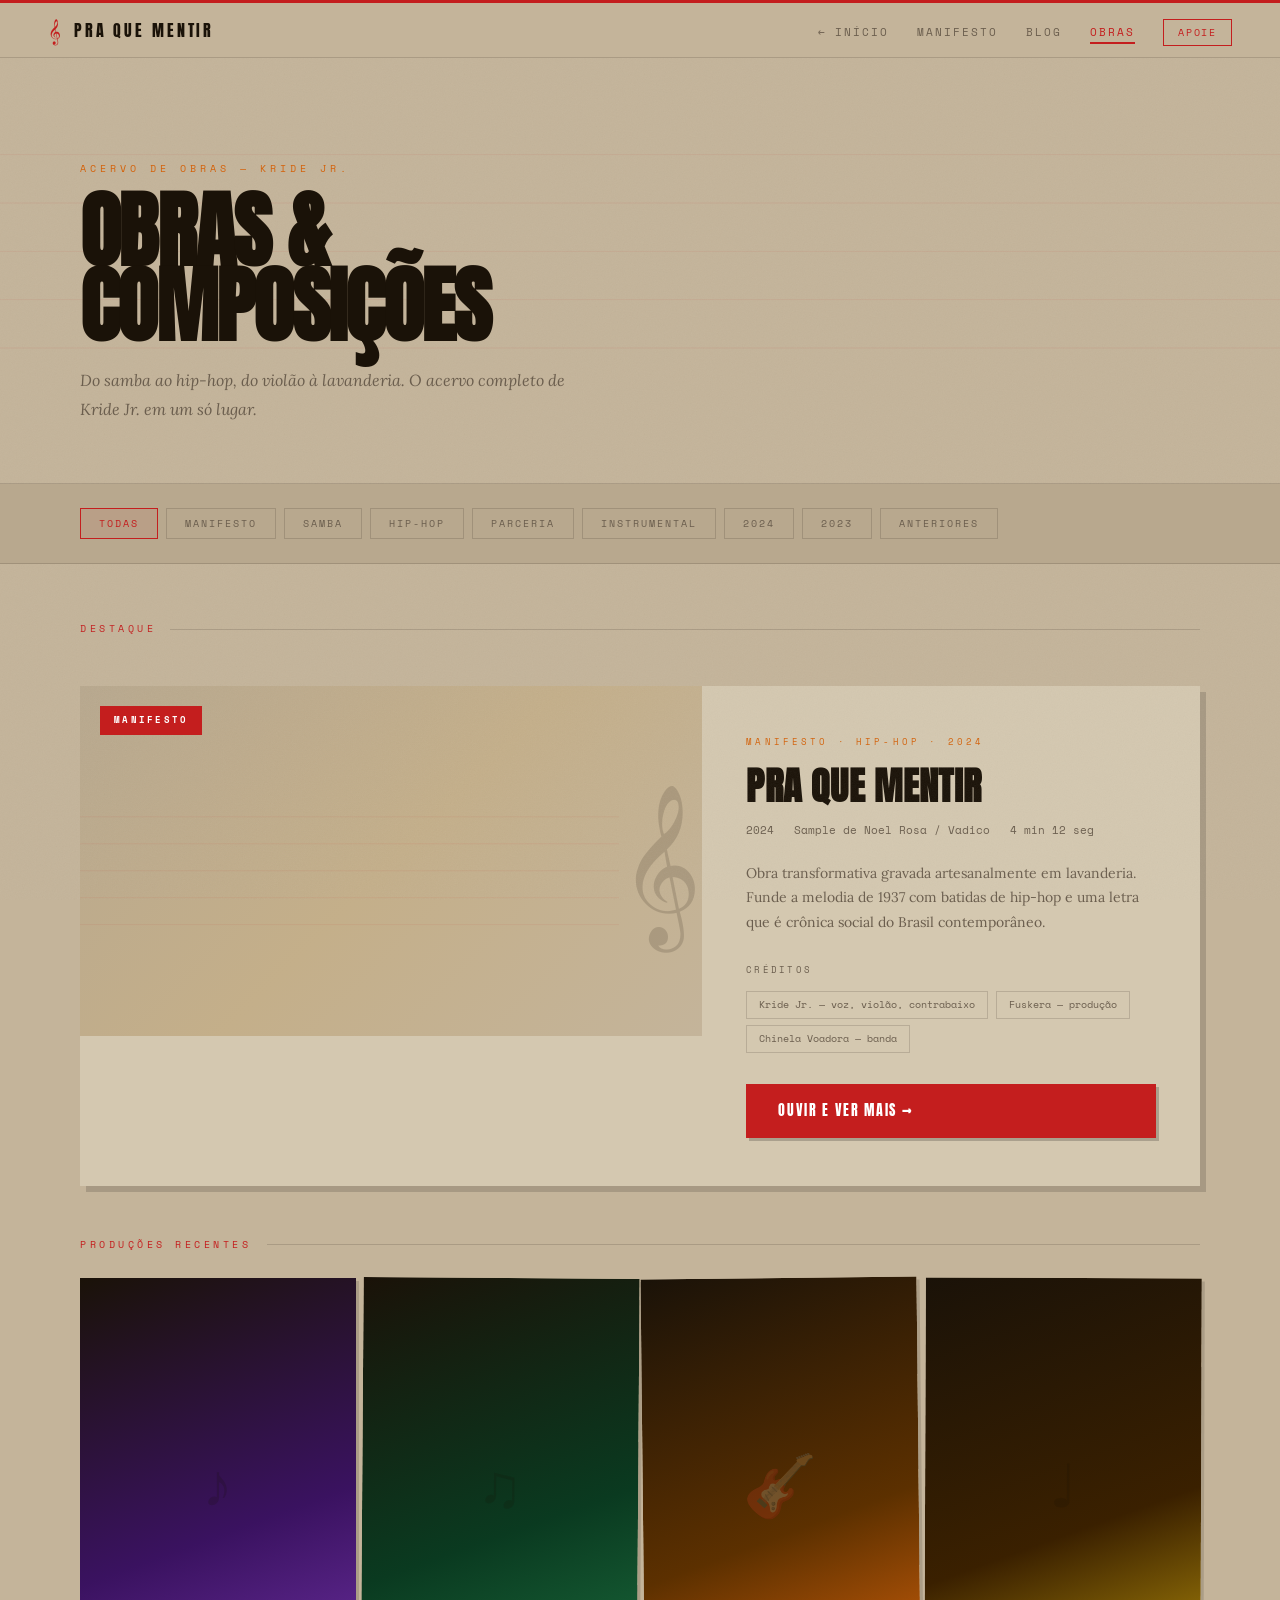
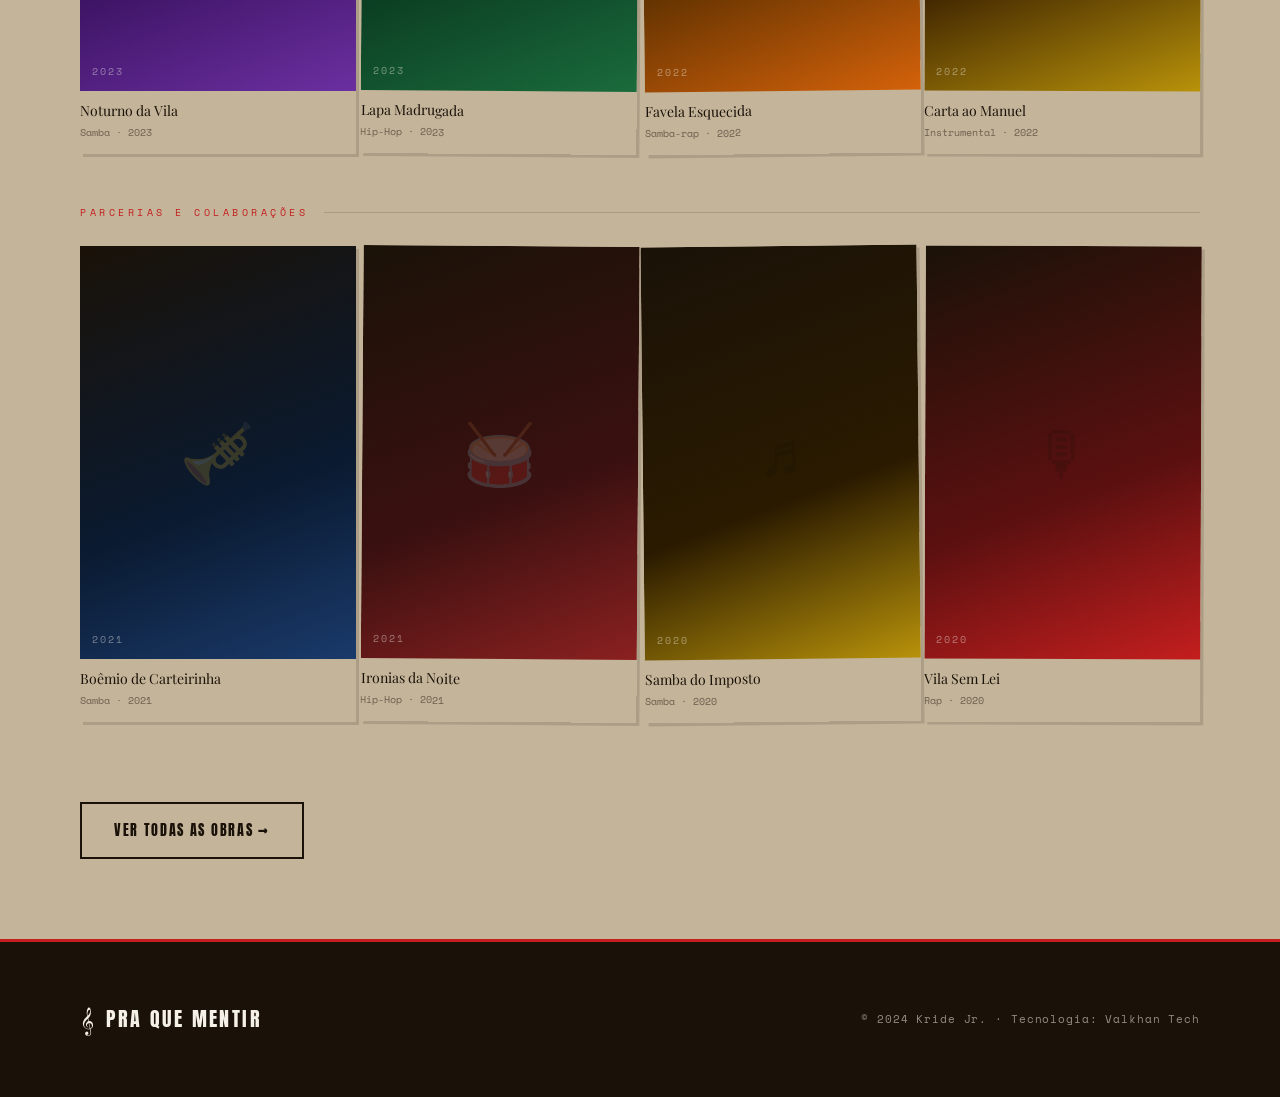
==== commit 047213cb: "V2" ====
--- a/galeria.html
+++ b/galeria.html
@@ -15,6 +15,9 @@
 <link rel="dns-prefetch" href="//www.youtube.com">
 <link rel="dns-prefetch" href="//open.spotify.com">
 <link rel="preload" href="css/main.css" as="style">
+<link rel="preconnect" href="https://fonts.googleapis.com">
+<link rel="preconnect" href="https://fonts.gstatic.com" crossorigin>
+<link href="https://fonts.googleapis.com/css2?family=Anton&family=Playfair+Display:ital,wght@0,400;0,700;1,400&family=Lora:ital,wght@0,400;0,600;1,400&family=Space+Mono:wght@400;700&family=Caveat:wght@400;600&display=swap" rel="stylesheet">
 
 <!-- Google Analytics 4 — substitua G-XXXXXXXXXX pelo Measurement ID real -->
 <script async src="https://www.googletagmanager.com/gtag/js?id=G-XXXXXXXXXX"></script>
--- a/css/main.css
+++ b/css/main.css
@@ -1,585 +1,2398 @@
-/* ════════════════════════════════════════════════════════
-   TOKENS
-════════════════════════════════════════════════════════ */
 :root {
-  --bg:          #08080C;
-  --bg2:         #0F0F18;
-  --bg3:         #1A0A12;
-  --bordo:       #6B0F22;
-  --red:         #C0392B;
-  --rose:        #E8505B;
-  --rose-bright: #FF5E6C;
-  --amber:       #F4A261;
-  --violet:      #7D3C98;
-  --teal:        #1ABC9C;
-  --text:        #F2EDEA;
-  --muted:       #988D8A;
-  --border:      rgba(232,80,91,0.16);
-  --glow:        rgba(232,80,91,0.5);
-}
-
-/* ════════════════════════════════════════════════════════
-   BASE
-════════════════════════════════════════════════════════ */
-*, *::before, *::after { box-sizing: border-box; margin: 0; padding: 0; }
-html { scroll-behavior: smooth; }
+  --bg: #C4B49A;
+  --bg2: #B8A88E;
+  --bg3: #D4C8B0;
+  --bg-dark: #1A1208;
+  --bg-dark2: #2C2416;
+  --text: #1A1208;
+  --text-inv: #F5F0E8;
+  --muted: #6B5E4E;
+  --muted-inv: rgba(245, 240, 232, 0.55);
+  --red: #C41E1E;
+  --rose: #C41E1E;
+  --rose-bright: #E02020;
+  --amber: #D4620A;
+  --gold: #B8920A;
+  --violet: #6B2FA0;
+  --teal: #1A6B3C;
+  --blue: #1A3A6B;
+  --neon-pink: #FF2D6B;
+  --neon-cyan: #00E5CC;
+  --neon-yellow: #FFE100;
+  --border: rgba(26, 18, 8, 0.15);
+  --border-red: rgba(196, 30, 30, 0.35);
+  --glow: rgba(196, 30, 30, 0.4);
+  --paper-shadow: 3px 3px 0 rgba(0, 0, 0, 0.13);
+  --paper-shadow-lg: 6px 6px 0 rgba(0, 0, 0, 0.15);
+}
+*,
+*::before,
+*::after {
+  box-sizing: border-box;
+  margin: 0;
+  padding: 0;
+}
+html {
+  scroll-behavior: smooth;
+}
 body {
   background: var(--bg);
   color: var(--text);
-  font-family: Georgia, 'Times New Roman', serif;
+  font-family: 'Lora', Georgia, serif;
   font-size: 16px;
-  line-height: 1.6;
+  line-height: 1.8;
   overflow-x: hidden;
 }
-::selection { background: var(--rose); color: #fff; }
-
+body::after {
+  content: '';
+  position: fixed;
+  inset: 0;
+  z-index: 0;
+  pointer-events: none;
+  background-image: url("data:image/svg+xml,%3Csvg xmlns='http://www.w3.org/2000/svg' width='180' height='180'%3E%3Cfilter id='n'%3E%3CfeTurbulence type='fractalNoise' baseFrequency='0.85' numOctaves='4' stitchTiles='stitch'/%3E%3CfeColorMatrix type='saturate' values='0'/%3E%3C/filter%3E%3Crect width='180' height='180' filter='url(%23n)' opacity='0.06'/%3E%3C/svg%3E");
+  opacity: 1;
+  animation: grainShift 0.8s steps(1) infinite;
+}
+::selection {
+  background: var(--red);
+  color: #fff;
+}
+h1,
+h2,
+.title-impact {
+  font-family: 'Anton', sans-serif;
+  text-transform: uppercase;
+  letter-spacing: 0.01em;
+  line-height: 0.92;
+}
+h3,
+h4,
+.title-narrative {
+  font-family: 'Playfair Display', Georgia, serif;
+  font-weight: 700;
+}
+h5,
+h6 {
+  font-family: 'Lora', Georgia, serif;
+  font-weight: 600;
+}
+.mono,
+.date,
+.article-ref {
+  font-family: 'Space Mono', monospace;
+  font-size: 0.82em;
+  letter-spacing: 0.15em;
+}
+.handwritten,
+.aside-kride {
+  font-family: 'Caveat', cursive;
+  font-size: 1.05em;
+}
 .ambient {
-  position: fixed; inset: 0; z-index: 1;
-  pointer-events: none; overflow: hidden;
+  position: fixed;
+  inset: 0;
+  z-index: 1;
+  pointer-events: none;
+  overflow: hidden;
 }
 .float-note {
   position: absolute;
-  color: var(--rose);
+  color: var(--red);
   opacity: 0;
-  font-size: 28px;
+  font-size: 24px;
   animation: floatUp linear infinite;
-  text-shadow: 0 0 18px var(--glow);
   user-select: none;
 }
-
-.staff-svg {
-  position: absolute; inset: 0; width: 100%; height: 100%;
-  pointer-events: none; z-index: 0;
-}
-.staff-line {
-  stroke: var(--rose); stroke-width: 1; fill: none;
-  stroke-dasharray: 2000; stroke-dashoffset: 2000;
-  opacity: 0.13;
-  animation: drawStaff 3s ease forwards;
-}
-.staff-line.l2 { animation-delay: .2s; }
-.staff-line.l3 { animation-delay: .4s; }
-.staff-line.l4 { animation-delay: .6s; }
-.staff-line.l5 { animation-delay: .8s; }
-
-.staff-note-svg {
-  fill: var(--rose); opacity: 0;
-  animation: notePop .5s ease forwards;
-}
-.staff-note-svg.pulsing {
-  animation: notePulse .75s ease forwards;
-}
-
+.page {
+  display: none;
+  position: relative;
+  z-index: 2;
+}
+.page.active {
+  display: block;
+}
 .reveal {
   opacity: 0;
-  transform: translateY(34px);
-  transition: opacity .9s cubic-bezier(.2,.7,.2,1), transform .9s cubic-bezier(.2,.7,.2,1);
-}
-.reveal.in { opacity: 1; transform: none; }
-.reveal.d1 { transition-delay: .08s; }
-.reveal.d2 { transition-delay: .16s; }
-.reveal.d3 { transition-delay: .24s; }
-.reveal.d4 { transition-delay: .32s; }
-
+  transform: translateY(28px);
+  transition: opacity 0.85s cubic-bezier(0.2, 0.7, 0.2, 1), transform 0.85s cubic-bezier(0.2, 0.7, 0.2, 1);
+}
+.reveal.in {
+  opacity: 1;
+  transform: none;
+}
+.reveal.d1 {
+  transition-delay: 0.08s;
+}
+.reveal.d2 {
+  transition-delay: 0.16s;
+}
+.reveal.d3 {
+  transition-delay: 0.24s;
+}
+.reveal.d4 {
+  transition-delay: 0.32s;
+}
+.staff-svg {
+  position: absolute;
+  inset: 0;
+  width: 100%;
+  height: 100%;
+  pointer-events: none;
+  z-index: 0;
+}
+.staff-line {
+  stroke: var(--red);
+  stroke-width: 1;
+  fill: none;
+  stroke-dasharray: 2000;
+  stroke-dashoffset: 2000;
+  opacity: 0.07;
+  animation: drawStaff 3s ease forwards;
+}
+.staff-line.l2 {
+  animation-delay: 0.2s;
+}
+.staff-line.l3 {
+  animation-delay: 0.4s;
+}
+.staff-line.l4 {
+  animation-delay: 0.6s;
+}
+.staff-line.l5 {
+  animation-delay: 0.8s;
+}
+.cutout {
+  box-shadow: var(--paper-shadow);
+  position: relative;
+}
+.cutout-r1 {
+  transform: rotate(-1.5deg);
+}
+.cutout-r2 {
+  transform: rotate(0.8deg);
+}
+.cutout-r3 {
+  transform: rotate(-0.5deg);
+}
+.cutout-r4 {
+  transform: rotate(1.2deg);
+}
+.cutout-hover {
+  transition: transform 0.25s, box-shadow 0.25s;
+}
+.cutout-hover:hover {
+  transform: rotate(0deg) translateY(-4px);
+  box-shadow: var(--paper-shadow-lg);
+}
 .btn-primary {
-  padding: 15px 34px; background: var(--rose); color: #fff;
-  border: none; cursor: pointer; font-family: Georgia, serif;
-  font-size: 13px; letter-spacing: .15em; text-transform: uppercase;
-  text-decoration: none; display: inline-flex; align-items: center; gap: 10px;
-  position: relative; overflow: hidden;
-  transition: transform .2s, box-shadow .3s;
-  box-shadow: 0 0 0 rgba(232,80,91,0);
+  padding: 14px 32px;
+  background: var(--red);
+  color: #fff;
+  border: none;
+  cursor: pointer;
+  font-family: 'Anton', sans-serif;
+  font-size: 14px;
+  letter-spacing: 0.12em;
+  text-transform: uppercase;
+  text-decoration: none;
+  display: inline-flex;
+  align-items: center;
+  gap: 10px;
+  position: relative;
+  overflow: hidden;
+  transition: transform 0.2s, box-shadow 0.25s;
+  box-shadow: 3px 3px 0 rgba(0, 0, 0, 0.2);
 }
 .btn-primary::before {
-  content:''; position:absolute; inset:0;
-  background: linear-gradient(120deg, transparent, rgba(255,255,255,.25), transparent);
-  transform: translateX(-120%); transition: transform .5s;
+  content: '';
+  position: absolute;
+  inset: 0;
+  background: linear-gradient(120deg, transparent, rgba(255, 255, 255, 0.2), transparent);
+  transform: translateX(-120%);
+  transition: transform 0.5s;
 }
 .btn-primary:hover {
-  transform: translateY(-3px);
-  box-shadow: 0 12px 34px rgba(232,80,91,.4);
-}
-.btn-primary:hover::before { transform: translateX(120%); }
+  transform: translateY(-2px);
+  box-shadow: 5px 5px 0 rgba(0, 0, 0, 0.25);
+}
+.btn-primary:hover::before {
+  transform: translateX(120%);
+}
 .btn-ghost {
-  padding: 15px 34px; background: transparent; color: var(--text);
-  border: 1px solid var(--border); cursor: pointer;
-  font-family: Georgia, serif; font-size: 13px; letter-spacing: .15em;
-  text-transform: uppercase; text-decoration: none;
-  display: inline-flex; align-items:center; gap: 8px;
-  transition: border-color .25s, color .25s, background .25s;
-}
-.btn-ghost:hover { border-color: var(--rose); color: var(--rose); background: rgba(232,80,91,.05); }
-
+  padding: 14px 32px;
+  background: transparent;
+  color: var(--text);
+  border: 2px solid var(--text);
+  cursor: pointer;
+  font-family: 'Anton', sans-serif;
+  font-size: 14px;
+  letter-spacing: 0.12em;
+  text-transform: uppercase;
+  text-decoration: none;
+  display: inline-flex;
+  align-items: center;
+  gap: 8px;
+  transition: border-color 0.25s, color 0.25s, background 0.25s;
+}
+.btn-ghost:hover {
+  border-color: var(--red);
+  color: var(--red);
+  background: rgba(196, 30, 30, 0.06);
+}
 .section-label {
-  font-size: 11px; letter-spacing: .35em; text-transform: uppercase;
-  color: var(--rose); margin-bottom: 52px;
-  display: flex; align-items: center; gap: 16px;
-}
-.section-label::after { content:''; flex:1; height:1px; background: var(--border); }
-.section-label .num { color: var(--muted); }
-
+  font-family: 'Space Mono', monospace;
+  font-size: 10px;
+  letter-spacing: 0.35em;
+  text-transform: uppercase;
+  color: var(--red);
+  margin-bottom: 48px;
+  display: flex;
+  align-items: center;
+  gap: 14px;
+}
+.section-label::after {
+  content: '';
+  flex: 1;
+  height: 1px;
+  background: var(--border);
+}
+.section-label .num {
+  color: var(--muted);
+  margin-right: 4px;
+}
+.paper-rule {
+  border: none;
+  border-top: 1px solid var(--border);
+  margin: 0;
+}
+.paper-rule-red {
+  border: none;
+  border-top: 3px solid var(--red);
+}
 footer {
-  padding: 64px 80px; background: #000; border-top: 1px solid var(--border);
-  display: flex; justify-content: space-between; align-items: center;
-  position: relative; overflow: hidden;
+  padding: 56px 80px;
+  background: var(--bg-dark);
+  border-top: 3px solid var(--red);
+  display: flex;
+  justify-content: space-between;
+  align-items: center;
+  position: relative;
+  overflow: hidden;
 }
 .footer-logo {
-  font-size: 18px; letter-spacing: .2em; color: var(--rose);
-  font-weight: bold; display:flex; align-items:center; gap:10px;
-}
-.footer-copy { font-size: 12px; color: var(--muted); }
-
-/* ════════════════════════════════════════════════════════
-   ANIMATIONS
-════════════════════════════════════════════════════════ */
+  font-family: 'Anton', sans-serif;
+  font-size: 20px;
+  letter-spacing: 0.12em;
+  text-transform: uppercase;
+  color: var(--text-inv);
+  display: flex;
+  align-items: center;
+  gap: 10px;
+}
+.footer-copy {
+  font-family: 'Space Mono', monospace;
+  font-size: 11px;
+  color: var(--muted-inv);
+  letter-spacing: 0.08em;
+}
 @keyframes floatUp {
-  0%   { transform: translateX(110vw); opacity: 0; }
-  8%   { opacity: .55; }
-  92%  { opacity: .3; }
-  100% { transform: translateX(-10vw); opacity: 0; }
+  0% {
+    transform: translateX(-10vw) rotate(0deg);
+    opacity: 0;
+  }
+  8% {
+    opacity: 0.35;
+  }
+  92% {
+    opacity: 0.2;
+  }
+  100% {
+    transform: translateX(110vw) rotate(15deg);
+    opacity: 0;
+  }
 }
 @keyframes pulse {
-  0%,100% { opacity: .8; transform: scale(1); }
-  50%     { opacity: 1; transform: scale(1.08); text-shadow: 0 0 12px var(--glow); }
+  0%,
+  100% {
+    opacity: 0.8;
+    transform: scale(1);
+  }
+  50% {
+    opacity: 1;
+    transform: scale(1.08);
+  }
 }
 @keyframes drawStaff {
-  to { stroke-dashoffset: 0; }
-}
-@keyframes notePop {
-  0%   { opacity: 0; transform: scale(0); }
-  60%  { opacity: .7; transform: scale(1.3); }
-  100% { opacity: .5; transform: scale(1); }
-}
-@keyframes notePulse {
-  0%   { transform: scale(1);   opacity: .5; }
-  35%  { transform: scale(1.7); opacity: 1;  filter: drop-shadow(0 0 6px var(--rose)); }
-  70%  { transform: scale(1);   opacity: .5; filter: none; }
-  100% { transform: scale(1);   opacity: .5; }
+  to {
+    stroke-dashoffset: 0;
+  }
+}
+@keyframes glitchTitle {
+  0%,
+  90%,
+  100% {
+    text-shadow: none;
+    transform: none;
+  }
+  91% {
+    text-shadow: 2px 0 0 var(--red), -2px 0 0 var(--neon-cyan);
+    transform: skewX(1deg);
+  }
+  92% {
+    text-shadow: -3px 0 0 var(--red), 3px 0 0 var(--neon-cyan);
+    transform: skewX(-1.5deg);
+  }
+  93% {
+    text-shadow: 2px 0 0 var(--neon-pink);
+    transform: skewX(0.5deg);
+  }
+  94% {
+    text-shadow: none;
+    transform: none;
+  }
+}
+@keyframes riseIn {
+  to {
+    transform: translateY(0);
+    opacity: 1;
+  }
+}
+@keyframes stampIn {
+  0% {
+    transform: scale(1.5) rotate(-8deg);
+    opacity: 0;
+  }
+  60% {
+    transform: scale(0.95) rotate(-1deg);
+    opacity: 1;
+  }
+  80% {
+    transform: scale(1.02) rotate(-2deg);
+  }
+  100% {
+    transform: scale(1) rotate(-2deg);
+    opacity: 1;
+  }
+}
+@keyframes lineGrow {
+  from {
+    transform: scaleX(0);
+  }
+  to {
+    transform: scaleX(1);
+  }
+}
+@keyframes stripeShift {
+  to {
+    background-position: 200% 0;
+  }
+}
+@keyframes bob {
+  0%,
+  100% {
+    transform: translate(-50%, 0);
+  }
+  50% {
+    transform: translate(-50%, 8px);
+  }
+}
+@keyframes clefFloat {
+  0%,
+  100% {
+    transform: translateY(-50%) rotate(-1deg);
+  }
+  50% {
+    transform: translateY(-54%) rotate(1.5deg);
+  }
+}
+@keyframes grainShift {
+  0% {
+    transform: translate(0, 0);
+  }
+  20% {
+    transform: translate(-1px, 1px);
+  }
+  40% {
+    transform: translate(1px, -1px);
+  }
+  60% {
+    transform: translate(-1px, -1px);
+  }
+  80% {
+    transform: translate(1px, 1px);
+  }
+  100% {
+    transform: translate(0, 0);
+  }
+}
+@keyframes stripHint {
+  0% {
+    transform: translateX(0);
+    opacity: 1;
+  }
+  50% {
+    transform: translateX(12px);
+    opacity: 0.5;
+  }
+  100% {
+    transform: translateX(0);
+    opacity: 1;
+  }
+}
+@keyframes heroNotePulse1 {
+  0% {
+    transform: scale(1);
+    opacity: 0.5;
+  }
+  9.375% {
+    transform: scale(1.7);
+    opacity: 1;
+    filter: drop-shadow(0 0 6px var(--red));
+  }
+  18.75%,
+  100% {
+    transform: scale(1);
+    opacity: 0.5;
+    filter: none;
+  }
+}
+@keyframes heroNotePulse2 {
+  0%,
+  25% {
+    transform: scale(1);
+    opacity: 0.5;
+  }
+  34.375% {
+    transform: scale(1.7);
+    opacity: 1;
+    filter: drop-shadow(0 0 6px var(--red));
+  }
+  43.75%,
+  100% {
+    transform: scale(1);
+    opacity: 0.5;
+    filter: none;
+  }
+}
+@keyframes heroNotePulse3 {
+  0%,
+  50% {
+    transform: scale(1);
+    opacity: 0.5;
+  }
+  59.375% {
+    transform: scale(1.7);
+    opacity: 1;
+    filter: drop-shadow(0 0 6px var(--red));
+  }
+  68.75%,
+  100% {
+    transform: scale(1);
+    opacity: 0.5;
+    filter: none;
+  }
+}
+@keyframes heroNotePulse4 {
+  0%,
+  75% {
+    transform: scale(1);
+    opacity: 0.5;
+  }
+  84.375% {
+    transform: scale(1.7);
+    opacity: 1;
+    filter: drop-shadow(0 0 6px var(--red));
+  }
+  93.75%,
+  100% {
+    transform: scale(1);
+    opacity: 0.5;
+    filter: none;
+  }
 }
 @keyframes heroNoteEnter {
-  from { transform: translateX(110vw); opacity: 0; }
-  to   { transform: translateX(0);    opacity: 1; }
-}
-@keyframes heroNotePulse1 {
-  0%             { transform: scale(1);   opacity: .5; filter: none; }
-  9.375%         { transform: scale(1.7); opacity: 1;  filter: drop-shadow(0 0 8px var(--rose)); }
-  18.75%, 100%   { transform: scale(1);   opacity: .5; filter: none; }
-}
-@keyframes heroNotePulse2 {
-  0%, 25%        { transform: scale(1);   opacity: .5; filter: none; }
-  34.375%        { transform: scale(1.7); opacity: 1;  filter: drop-shadow(0 0 8px var(--rose)); }
-  43.75%, 100%   { transform: scale(1);   opacity: .5; filter: none; }
-}
-@keyframes heroNotePulse3 {
-  0%, 50%        { transform: scale(1);   opacity: .5; filter: none; }
-  59.375%        { transform: scale(1.7); opacity: 1;  filter: drop-shadow(0 0 8px var(--rose)); }
-  68.75%, 100%   { transform: scale(1);   opacity: .5; filter: none; }
-}
-@keyframes heroNotePulse4 {
-  0%, 75%        { transform: scale(1);   opacity: .5; filter: none; }
-  84.375%        { transform: scale(1.7); opacity: 1;  filter: drop-shadow(0 0 8px var(--rose)); }
-  93.75%, 100%   { transform: scale(1);   opacity: .5; filter: none; }
-}
-@keyframes clefFloat {
-  0%,100% { transform: translateY(-50%) rotate(-1deg); }
-  50%     { transform: translateY(-54%) rotate(1.5deg); }
-}
-@keyframes lineGrow {
-  from { transform: scaleX(0); }
-  to   { transform: scaleX(1); }
-}
-@keyframes riseIn {
-  to { transform: translateY(0); }
-}
-@keyframes stripeShift {
-  to { background-position: 200% 0; }
-}
-@keyframes bob {
-  0%,100% { transform: translate(-50%,0); }
-  50%     { transform: translate(-50%,10px); }
-}
-
+  from {
+    transform: translateX(60px);
+    opacity: 0;
+  }
+  to {
+    transform: translateX(0);
+    opacity: 1;
+  }
+}
 @media (prefers-reduced-motion: reduce) {
-  .float-note, .clef-draw path, .staff-line,
-  .hero-note-group, .hero-note-circle,
-  .reveal { animation: none !important; transition: none !important; }
-  .reveal { opacity: 1 !important; transform: none !important; }
-  .hero-note-group { opacity: 1 !important; }
-  .hero-note-circle { opacity: .5 !important; }
-}
-
-/* ════════════════════════════════════════════════════════
-   NAV
-════════════════════════════════════════════════════════ */
+  .float-note,
+  .staff-line,
+  .hero-note-group,
+  .hero-note-circle,
+  .reveal,
+  .hero-title .word-mentir {
+    animation: none !important;
+    transition: none !important;
+  }
+  .reveal {
+    opacity: 1 !important;
+    transform: none !important;
+  }
+  .hero-note-group {
+    opacity: 1 !important;
+  }
+}
+.torn-edge-bottom {
+  position: relative;
+}
+.torn-edge-bottom::after {
+  content: '';
+  position: absolute;
+  bottom: -1px;
+  left: 0;
+  width: 100%;
+  height: 40px;
+  background-image: url("data:image/svg+xml,%3Csvg xmlns='http://www.w3.org/2000/svg' viewBox='0 0 1440 40' preserveAspectRatio='none'%3E%3Cpath d='M0,0 L0,22 C18,14 36,32 60,28 C84,24 96,8 120,12 C144,16 156,34 180,30 C204,26 210,10 240,14 C270,18 276,36 300,32 C324,28 336,8 360,12 C384,16 396,34 420,30 C444,26 456,6 480,10 C504,14 516,32 540,28 C564,24 576,4 600,8 C624,12 636,30 660,26 C684,22 696,4 720,8 C744,12 756,34 780,30 C804,26 816,8 840,12 C864,16 876,38 900,34 C924,30 936,10 960,14 C984,18 996,36 1020,32 C1044,28 1056,6 1080,10 C1104,14 1116,32 1140,28 C1164,24 1176,6 1200,10 C1224,14 1236,34 1260,30 C1284,26 1296,8 1320,12 C1344,16 1356,38 1380,34 C1404,30 1422,16 1440,20 L1440,40 L0,40 Z' fill='%23C4B49A'/%3E%3C/svg%3E");
+  background-size: 100% 100%;
+  z-index: 10;
+  pointer-events: none;
+}
+.torn-edge-top {
+  position: relative;
+}
+.torn-edge-top::before {
+  content: '';
+  position: absolute;
+  top: -1px;
+  left: 0;
+  width: 100%;
+  height: 40px;
+  background-image: url("data:image/svg+xml,%3Csvg xmlns='http://www.w3.org/2000/svg' viewBox='0 0 1440 40' preserveAspectRatio='none'%3E%3Cpath d='M0,40 L0,18 C18,26 36,8 60,12 C84,16 96,32 120,28 C144,24 156,6 180,10 C204,14 210,30 240,26 C270,22 276,4 300,8 C324,12 336,30 360,26 C384,22 396,4 420,8 C444,12 456,34 480,30 C504,26 516,8 540,12 C564,16 576,36 600,32 C624,28 636,10 660,14 C684,18 696,36 720,32 C744,28 756,6 780,10 C804,14 816,32 840,28 C864,24 876,2 900,6 C924,10 936,30 960,26 C984,22 996,4 1020,8 C1044,12 1056,34 1080,30 C1104,26 1116,8 1140,12 C1164,16 1176,34 1200,30 C1224,26 1236,6 1260,10 C1284,14 1296,32 1320,28 C1344,24 1356,2 1380,6 C1404,10 1422,24 1440,20 L1440,0 L0,0 Z' fill='%23C4B49A'/%3E%3C/svg%3E");
+  background-size: 100% 100%;
+  z-index: 10;
+  pointer-events: none;
+}
+.torn-edge-bottom-dark {
+  position: relative;
+}
+.torn-edge-bottom-dark::after {
+  content: '';
+  position: absolute;
+  bottom: -1px;
+  left: 0;
+  width: 100%;
+  height: 40px;
+  background-image: url("data:image/svg+xml,%3Csvg xmlns='http://www.w3.org/2000/svg' viewBox='0 0 1440 40' preserveAspectRatio='none'%3E%3Cpath d='M0,0 L0,22 C18,14 36,32 60,28 C84,24 96,8 120,12 C144,16 156,34 180,30 C204,26 210,10 240,14 C270,18 276,36 300,32 C324,28 336,8 360,12 C384,16 396,34 420,30 C444,26 456,6 480,10 C504,14 516,32 540,28 C564,24 576,4 600,8 C624,12 636,30 660,26 C684,22 696,4 720,8 C744,12 756,34 780,30 C804,26 816,8 840,12 C864,16 876,38 900,34 C924,30 936,10 960,14 C984,18 996,36 1020,32 C1044,28 1056,6 1080,10 C1104,14 1116,32 1140,28 C1164,24 1176,6 1200,10 C1224,14 1236,34 1260,30 C1284,26 1296,8 1320,12 C1344,16 1356,38 1380,34 C1404,30 1422,16 1440,20 L1440,40 L0,40 Z' fill='%231A1208'/%3E%3C/svg%3E");
+  background-size: 100% 100%;
+  z-index: 10;
+  pointer-events: none;
+}
+.torn-edge-bottom-bg2 {
+  position: relative;
+}
+.torn-edge-bottom-bg2::after {
+  content: '';
+  position: absolute;
+  bottom: -1px;
+  left: 0;
+  width: 100%;
+  height: 40px;
+  background-image: url("data:image/svg+xml,%3Csvg xmlns='http://www.w3.org/2000/svg' viewBox='0 0 1440 40' preserveAspectRatio='none'%3E%3Cpath d='M0,0 L0,22 C18,14 36,32 60,28 C84,24 96,8 120,12 C144,16 156,34 180,30 C204,26 210,10 240,14 C270,18 276,36 300,32 C324,28 336,8 360,12 C384,16 396,34 420,30 C444,26 456,6 480,10 C504,14 516,32 540,28 C564,24 576,4 600,8 C624,12 636,30 660,26 C684,22 696,4 720,8 C744,12 756,34 780,30 C804,26 816,8 840,12 C864,16 876,38 900,34 C924,30 936,10 960,14 C984,18 996,36 1020,32 C1044,28 1056,6 1080,10 C1104,14 1116,32 1140,28 C1164,24 1176,6 1200,10 C1224,14 1236,34 1260,30 C1284,26 1296,8 1320,12 C1344,16 1356,38 1380,34 C1404,30 1422,16 1440,20 L1440,40 L0,40 Z' fill='%23B8A88E'/%3E%3C/svg%3E");
+  background-size: 100% 100%;
+  z-index: 10;
+  pointer-events: none;
+}
+.sheet-music-fragment {
+  display: inline-block;
+  width: 100%;
+  height: 80px;
+  background-color: var(--bg3);
+  background-image: url("data:image/svg+xml,%3Csvg xmlns='http://www.w3.org/2000/svg' width='1' height='120'%3E%3Cline x1='0' y1='20' x2='1' y2='20' stroke='%231A1208' stroke-width='0.5' opacity='0.12'/%3E%3Cline x1='0' y1='30' x2='1' y2='30' stroke='%231A1208' stroke-width='0.5' opacity='0.12'/%3E%3Cline x1='0' y1='40' x2='1' y2='40' stroke='%231A1208' stroke-width='0.5' opacity='0.12'/%3E%3Cline x1='0' y1='50' x2='1' y2='50' stroke='%231A1208' stroke-width='0.5' opacity='0.12'/%3E%3Cline x1='0' y1='60' x2='1' y2='60' stroke='%231A1208' stroke-width='0.5' opacity='0.12'/%3E%3C/svg%3E");
+  background-repeat: repeat;
+  background-size: 1px 120px;
+  border: 1px solid rgba(26, 18, 8, 0.1);
+  box-shadow: var(--paper-shadow);
+  position: relative;
+  overflow: hidden;
+}
+.sheet-music-fragment::before {
+  content: '𝄞';
+  position: absolute;
+  left: 12px;
+  top: 50%;
+  transform: translateY(-50%);
+  font-size: 64px;
+  line-height: 1;
+  color: var(--text);
+  opacity: 0.06;
+  font-family: serif;
+}
 nav {
-  position: fixed; top: 0; left: 0; right: 0; z-index: 400;
-  display: flex; align-items: center; justify-content: space-between;
-  padding: 16px 48px;
-  background: rgba(8,8,12,0.7);
-  backdrop-filter: blur(14px);
+  position: fixed;
+  top: 0;
+  left: 0;
+  right: 0;
+  z-index: 400;
+  display: flex;
+  align-items: center;
+  justify-content: space-between;
+  padding: 0 48px;
+  background: var(--bg);
+  border-top: 3px solid var(--red);
   border-bottom: 1px solid var(--border);
-  transition: padding .3s;
+  backdrop-filter: blur(6px);
+  height: 58px;
+  transition: height 0.3s;
 }
 .nav-logo {
-  font-size: 14px; letter-spacing: .28em; text-transform: uppercase;
-  color: var(--rose); font-weight: bold;
-  display: flex; align-items: center; gap: 10px;
+  font-family: 'Anton', sans-serif;
+  font-size: 16px;
+  letter-spacing: 0.18em;
+  text-transform: uppercase;
+  color: var(--text);
+  display: flex;
+  align-items: center;
+  gap: 10px;
   text-decoration: none;
+  line-height: 1;
+}
+.nav-logo:hover {
+  color: var(--red);
 }
 .nav-logo .clef-mini {
-  font-size: 22px; line-height: 1;
+  font-size: 22px;
+  line-height: 1;
+  color: var(--red);
   animation: pulse 3s ease-in-out infinite;
 }
-.nav-links { display: flex; gap: 30px; list-style: none; }
+.nav-links {
+  display: flex;
+  gap: 28px;
+  list-style: none;
+  align-items: center;
+}
 .nav-links a {
-  color: var(--muted); text-decoration: none;
-  font-size: 12px; letter-spacing: .12em; text-transform: uppercase;
-  position: relative; transition: color .2s;
+  font-family: 'Space Mono', monospace;
+  color: var(--muted);
+  text-decoration: none;
+  font-size: 11px;
+  letter-spacing: 0.18em;
+  text-transform: uppercase;
+  position: relative;
+  transition: color 0.2s;
 }
 .nav-links a::after {
-  content:''; position:absolute; left:0; bottom:-4px; width:0; height:1px;
-  background: var(--rose); transition: width .25s;
-}
-.nav-links a:hover { color: var(--rose); }
-.nav-links a:hover::after { width:100%; }
-.nav-links a.active { color: var(--rose); }
-.nav-links a.active::after { width:100%; }
-
-/* ════════════════════════════════════════════════════════
-   HERO
-════════════════════════════════════════════════════════ */
+  content: '';
+  position: absolute;
+  left: 0;
+  bottom: -4px;
+  width: 0;
+  height: 2px;
+  background: var(--red);
+  transition: width 0.25s;
+}
+.nav-links a:hover {
+  color: var(--text);
+}
+.nav-links a:hover::after {
+  width: 100%;
+}
+.nav-links a.active {
+  color: var(--red);
+}
+.nav-links a.active::after {
+  width: 100%;
+}
+.nav-links a[data-vlk-click="cta_nav_apoie_stone"] {
+  color: var(--red);
+  border: 1.5px solid var(--red);
+  padding: 5px 14px;
+  font-size: 10px;
+}
+.nav-links a[data-vlk-click="cta_nav_apoie_stone"]:hover {
+  background: var(--red);
+  color: #fff;
+}
+.nav-links a[data-vlk-click="cta_nav_apoie_stone"]::after {
+  display: none;
+}
 .hero {
-  position: relative; min-height: 100vh;
-  display: flex; flex-direction: column; justify-content: center; align-items: flex-start;
-  padding: 150px 80px 80px;
-  background:
-    radial-gradient(ellipse 80% 60% at 72% 42%, rgba(107,15,34,.5) 0%, transparent 62%),
-    radial-gradient(ellipse 60% 50% at 18% 82%, rgba(125,60,152,.28) 0%, transparent 55%),
-    var(--bg);
+  position: relative;
+  min-height: 100vh;
+  background: var(--bg);
+  display: grid;
+  grid-template-columns: 1fr 1fr;
+  align-items: center;
+  padding: 120px 80px 100px;
   overflow: hidden;
-}
-.hero-clef {
-  position: absolute; right: 6%; top: 50%; transform: translateY(-50%);
-  font-size: 460px; line-height: 1; z-index: 0; user-select: none;
-  background: linear-gradient(160deg, var(--bordo), var(--rose) 55%, var(--amber));
-  -webkit-background-clip: text; background-clip: text;
-  -webkit-text-fill-color: transparent;
-  opacity: 0.14;
-  animation: clefFloat 9s ease-in-out infinite;
-  filter: drop-shadow(0 0 40px rgba(232,80,91,.3));
+  gap: 40px;
+}
+.hero-question-bg {
+  position: absolute;
+  right: -80px;
+  top: 50%;
+  transform: translateY(-50%);
+  font-family: 'Anton', sans-serif;
+  font-size: 560px;
+  line-height: 1;
+  color: var(--text);
+  opacity: 0.028;
+  user-select: none;
+  z-index: 0;
+  pointer-events: none;
+}
+.hero-eyebrow {
+  font-family: 'Space Mono', monospace;
+  font-size: 10px;
+  letter-spacing: 0.32em;
+  text-transform: uppercase;
+  color: var(--red);
+  margin-bottom: 28px;
+  display: flex;
+  align-items: center;
+  gap: 14px;
+}
+.hero-eyebrow::before {
+  content: '';
+  width: 36px;
+  height: 2px;
+  background: var(--red);
+  animation: lineGrow 1.2s ease forwards;
+  transform-origin: left;
+}
+.hero-left {
+  position: relative;
+  z-index: 2;
+}
+.hero-title {
+  font-family: 'Anton', sans-serif;
+  font-size: clamp(72px, 9.5vw, 148px);
+  text-transform: uppercase;
+  line-height: 0.88;
+  letter-spacing: -0.01em;
+  position: relative;
+  z-index: 2;
+}
+.hero-title .word-pra {
+  display: block;
+  color: var(--text);
+  overflow: hidden;
+}
+.hero-title .word-pra > span {
+  display: inline-block;
+  transform: translateY(110%);
+  animation: riseIn 0.9s cubic-bezier(0.2, 0.8, 0.2, 1) 0.1s forwards;
+}
+.hero-title .word-que {
+  display: block;
+  color: var(--muted);
+  overflow: hidden;
+}
+.hero-title .word-que > span {
+  display: inline-block;
+  transform: translateY(110%);
+  animation: riseIn 0.9s cubic-bezier(0.2, 0.8, 0.2, 1) 0.2s forwards;
+}
+.hero-title .word-mentir {
+  display: block;
+  color: var(--red);
+  overflow: hidden;
+  animation: glitchTitle 10s ease-in-out 4s infinite;
+}
+.hero-title .word-mentir > span {
+  display: inline-block;
+  transform: translateY(110%);
+  animation: riseIn 0.9s cubic-bezier(0.2, 0.8, 0.2, 1) 0.3s forwards;
+}
+.hero-sub {
+  font-family: 'Lora', serif;
+  font-style: italic;
+  margin-top: 28px;
+  max-width: 480px;
+  font-size: 17px;
+  color: var(--muted);
+  line-height: 1.75;
+  position: relative;
+  z-index: 2;
+}
+.hero-actions {
+  margin-top: 42px;
+  display: flex;
+  gap: 14px;
+  flex-wrap: wrap;
+  position: relative;
+  z-index: 2;
+}
+.hero-right {
+  position: relative;
+  z-index: 2;
+  height: 65vh;
+  min-height: 420px;
+}
+.collage-card {
+  position: absolute;
+  box-shadow: var(--paper-shadow);
+  overflow: hidden;
+  transition: transform 0.3s, box-shadow 0.3s;
+}
+.hero-timeline-card {
+  top: 8%;
+  left: 0%;
+  width: 70%;
+  height: 52%;
+  transform: rotate(-1.5deg);
+  display: flex;
+  flex-direction: column;
+  justify-content: space-between;
+  padding: 24px 28px;
+  background: var(--bg3);
+  border: 1px solid rgba(26, 18, 8, 0.1);
+  clip-path: polygon(0% 0%, 100% 0%, 100% 12%, 98% 16%, 100% 20%, 99% 26%, 100% 32%, 98% 38%, 100% 44%, 99% 50%, 100% 56%, 98% 62%, 100% 68%, 99% 74%, 100% 80%, 98% 88%, 100% 94%, 99% 100%, 0% 100%);
+}
+.hero-timeline-card:hover {
+  transform: rotate(0deg) translateY(-4px);
+  box-shadow: var(--paper-shadow-lg);
+}
+.htc-year {
+  font-family: 'Anton', sans-serif;
+  font-size: 64px;
+  line-height: 1;
+  color: var(--muted);
+  opacity: 0.45;
+}
+.htc-label {
+  font-family: 'Space Mono', monospace;
+  font-size: 10px;
+  letter-spacing: 0.25em;
+  text-transform: uppercase;
+  color: var(--red);
+}
+.htc-divider {
+  flex: 1;
+  display: flex;
+  align-items: center;
+  padding: 8px 0;
+}
+.htc-divider::after {
+  content: '';
+  flex: 1;
+  height: 1px;
+  background: var(--border);
+  margin-left: 8px;
+}
+.htc-arrow {
+  font-family: 'Anton', sans-serif;
+  font-size: 20px;
+  color: var(--red);
+}
+.htc-bottom-year {
+  font-family: 'Anton', sans-serif;
+  font-size: 80px;
+  line-height: 1;
+  color: var(--red);
+}
+.hero-stamp-card {
+  bottom: 10%;
+  right: 0%;
+  width: 44%;
+  height: 40%;
+  transform: rotate(2deg);
+  display: flex;
+  align-items: center;
+  justify-content: center;
+  background: var(--bg-dark);
+  clip-path: polygon(0% 10%, 3% 6%, 6% 11%, 9% 5%, 12% 9%, 15% 4%, 18% 8%, 21% 3%, 24% 7%, 27% 2%, 30% 6%, 33% 1%, 36% 5%, 39% 2%, 42% 6%, 45% 1%, 48% 5%, 51% 0%, 54% 4%, 57% 1%, 60% 5%, 63% 0%, 66% 4%, 69% 1%, 72% 5%, 75% 2%, 78% 6%, 81% 1%, 84% 5%, 87% 0%, 90% 4%, 93% 1%, 96% 5%, 99% 2%, 100% 4%, 100% 100%, 0% 100%);
+}
+.hero-stamp-card:hover {
+  transform: rotate(0deg);
+  box-shadow: var(--paper-shadow-lg);
+}
+.hero-stamp-q {
+  font-family: 'Anton', sans-serif;
+  font-size: 120px;
+  line-height: 1;
+  color: var(--red);
+  text-shadow: 3px 3px 0 rgba(196, 30, 30, 0.2);
+  animation: stampIn 0.8s cubic-bezier(0.2, 0.8, 0.2, 1) 0.6s both;
+}
+.hero-lavanderia-card {
+  bottom: 4%;
+  left: 0%;
+  width: 36%;
+  height: 28%;
+  transform: rotate(-0.8deg);
+  padding: 16px 20px;
+  display: flex;
+  flex-direction: column;
+  justify-content: flex-end;
+  background: #E8DECA;
+  border: 1px solid rgba(26, 18, 8, 0.08);
+  clip-path: polygon(0% 14%, 3% 9%, 6% 14%, 9% 8%, 12% 13%, 15% 7%, 18% 12%, 21% 6%, 24% 11%, 27% 5%, 30% 10%, 33% 4%, 36% 9%, 39% 5%, 42% 10%, 45% 4%, 48% 9%, 51% 3%, 54% 8%, 57% 4%, 60% 9%, 63% 3%, 66% 8%, 69% 2%, 72% 7%, 75% 3%, 78% 8%, 81% 2%, 84% 7%, 87% 1%, 90% 6%, 93% 2%, 96% 7%, 99% 3%, 100% 6%, 100% 100%, 0% 100%);
+}
+.hero-lavanderia-card:hover {
+  transform: rotate(0deg) translateY(-3px);
+  box-shadow: var(--paper-shadow-lg);
+}
+.hlc-tag {
+  font-family: 'Space Mono', monospace;
+  font-size: 9px;
+  letter-spacing: 0.3em;
+  text-transform: uppercase;
+  color: var(--red);
+  margin-bottom: 6px;
+}
+.hlc-text {
+  font-family: 'Caveat', cursive;
+  font-size: 17px;
+  color: var(--muted);
+  line-height: 1.3;
+}
+.hero-sheet-music {
+  position: absolute;
+  pointer-events: none;
+  z-index: 10;
+}
+.hero-sheet-music img {
+  width: 100%;
+  height: 100%;
+  object-fit: cover;
+  filter: sepia(40%) contrast(0.9) brightness(1.05) saturate(0.7);
+}
+.hero-sheet-music.sm1 {
+  top: -18px;
+  right: -20px;
+  width: 200px;
+  height: 160px;
+  transform: rotate(8deg);
+  clip-path: polygon(8% 0%, 22% 3%, 38% 0%, 52% 4%, 68% 1%, 82% 5%, 94% 0%, 100% 2%, 100% 80%, 96% 85%, 100% 92%, 98% 100%, 82% 94%, 68% 100%, 54% 93%, 38% 100%, 22% 95%, 8% 100%, 0% 95%, 3% 80%, 0% 65%, 2% 50%, 0% 35%, 3% 20%, 0% 8%);
+  box-shadow: 4px 4px 12px rgba(0, 0, 0, 0.2);
+}
+.hero-sheet-music.sm2 {
+  bottom: 30%;
+  left: 36%;
+  width: 140px;
+  height: 110px;
+  transform: rotate(-12deg);
+  clip-path: polygon(5% 0%, 20% 4%, 35% 0%, 55% 3%, 72% 0%, 88% 4%, 100% 0%, 97% 35%, 100% 70%, 95% 100%, 75% 92%, 55% 100%, 35% 93%, 15% 100%, 0% 95%, 4% 60%, 0% 30%);
+  box-shadow: 3px 3px 8px rgba(0, 0, 0, 0.18);
+  opacity: 0.88;
+}
+.hero-stripe {
+  position: absolute;
+  left: 0;
+  bottom: 0;
+  width: 100%;
+  height: 4px;
+  background: repeating-linear-gradient(90deg, var(--red) 0, var(--red) 20px, transparent 20px, transparent 24px);
+  z-index: 3;
+}
+.scroll-cue {
+  position: absolute;
+  bottom: 22px;
+  left: 50%;
+  transform: translateX(-50%);
+  z-index: 3;
+  font-size: 20px;
+  color: var(--red);
+  opacity: 0.5;
+  animation: bob 2s ease-in-out infinite;
 }
 .hero-note-group {
-  position: absolute; opacity: 0;
-  animation: heroNoteEnter .9s cubic-bezier(.16,1,.3,1) forwards;
-}
-.hero-note-group.hn1 { top: calc(37.8% - 10px); left: 47.2%; animation-delay: .2s; }
-.hero-note-group.hn2 { top: calc(46.7% - 10px); left: 59%;   animation-delay: .55s; }
-.hero-note-group.hn3 { top: calc(33.3% - 10px); left: 70.8%; animation-delay: .9s; }
-.hero-note-group.hn4 { top: calc(42.2% - 10px); left: 81.9%; animation-delay: 1.25s; }
+  position: absolute;
+  opacity: 0;
+  animation: heroNoteEnter 0.9s cubic-bezier(0.16, 1, 0.3, 1) forwards;
+  z-index: 1;
+}
+.hero-note-group.hn1 {
+  top: 38%;
+  left: 47%;
+  animation-delay: 0.2s;
+}
+.hero-note-group.hn2 {
+  top: 47%;
+  left: 59%;
+  animation-delay: 0.55s;
+}
+.hero-note-group.hn3 {
+  top: 33%;
+  left: 71%;
+  animation-delay: 0.9s;
+}
+.hero-note-group.hn4 {
+  top: 42%;
+  left: 82%;
+  animation-delay: 1.25s;
+}
 .hero-note-circle {
   display: block;
-  width: 18px; height: 12px;
+  width: 16px;
+  height: 10px;
   border-radius: 50%;
-  background: var(--rose);
-  opacity: .5;
-  transform-origin: center;
-}
-.hero-note-circle.hn1 { animation: heroNotePulse1 4s ease 2.4s infinite; }
-.hero-note-circle.hn2 { animation: heroNotePulse2 4s ease 2.4s infinite; }
-.hero-note-circle.hn3 { animation: heroNotePulse3 4s ease 2.4s infinite; }
-.hero-note-circle.hn4 { animation: heroNotePulse4 4s ease 2.4s infinite; }
-.hero-eyebrow {
-  font-size: 11px; letter-spacing: .38em; text-transform: uppercase;
-  color: var(--rose); margin-bottom: 26px; position: relative; z-index: 2;
-  display: flex; align-items: center; gap: 14px;
-}
-.hero-eyebrow::before {
-  content:''; width: 38px; height: 1px; background: var(--rose);
-  animation: lineGrow 1.2s ease forwards; transform-origin: left;
-}
-.hero-title {
-  font-size: clamp(56px, 9.5vw, 138px); font-weight: bold;
-  line-height: .9; letter-spacing: -.025em;
-  position: relative; z-index: 2; max-width: 820px;
-}
-.hero-title .l1 { display: block; overflow: hidden; }
-.hero-title .l2 { display: block; overflow: hidden; }
-.hero-title .l1 span, .hero-title .l2 span {
+  background: var(--red);
+  opacity: 0.3;
+}
+.hero-note-circle.hn1 {
+  animation: heroNotePulse1 4s ease 2.4s infinite;
+}
+.hero-note-circle.hn2 {
+  animation: heroNotePulse2 4s ease 2.4s infinite;
+}
+.hero-note-circle.hn3 {
+  animation: heroNotePulse3 4s ease 2.4s infinite;
+}
+.hero-note-circle.hn4 {
+  animation: heroNotePulse4 4s ease 2.4s infinite;
+}
+.strips-section {
+  padding-top: 0;
+  background: var(--bg-dark);
+}
+.strips-section-header {
+  padding: 56px 80px 40px;
+  background: var(--bg-dark);
+}
+.strips-section-title {
+  font-family: 'Playfair Display', serif;
+  font-style: italic;
+  font-size: clamp(22px, 2.5vw, 34px);
+  color: var(--text-inv);
+  margin-bottom: 6px;
+}
+.strips-section-sub {
+  font-family: 'Space Mono', monospace;
+  font-size: 10px;
+  letter-spacing: 0.25em;
+  text-transform: uppercase;
+  color: var(--red);
+}
+.story-strip-section {
+  position: relative;
+  background: var(--bg-dark);
+  border-top: 1px solid rgba(245, 240, 232, 0.08);
+}
+.story-strip-label {
+  font-family: 'Space Mono', monospace;
+  font-size: 9px;
+  letter-spacing: 0.4em;
+  text-transform: uppercase;
+  color: rgba(245, 240, 232, 0.4);
+  padding: 10px 80px 8px;
+  border-bottom: 1px solid rgba(245, 240, 232, 0.06);
+  display: flex;
+  align-items: center;
+  justify-content: space-between;
+}
+.strip-scroll-hint {
+  display: flex;
+  align-items: center;
+  gap: 6px;
+  font-size: 9px;
+  color: rgba(245, 240, 232, 0.3);
+  opacity: 0.8;
+  animation: stripHint 2s ease-in-out infinite;
+}
+.strip-scroll-hint span {
+  font-size: 14px;
+}
+.story-strip {
+  width: 100%;
+  overflow-x: auto;
+  overflow-y: hidden;
+  scroll-behavior: smooth;
+  scroll-snap-type: x proximity;
+  -webkit-overflow-scrolling: touch;
+  scrollbar-width: thin;
+  scrollbar-color: rgba(245, 240, 232, 0.15) transparent;
+  cursor: grab;
+}
+.story-strip::-webkit-scrollbar {
+  height: 3px;
+}
+.story-strip::-webkit-scrollbar-track {
+  background: transparent;
+}
+.story-strip::-webkit-scrollbar-thumb {
+  background: rgba(245, 240, 232, 0.15);
+}
+.story-strip:active {
+  cursor: grabbing;
+}
+.strip-track {
+  display: flex;
+  align-items: stretch;
+  height: 195px;
+  width: max-content;
+  border-bottom: 1px solid rgba(245, 240, 232, 0.06);
+}
+.strip-block {
+  flex: 0 0 auto;
+  width: 180px;
+  padding: 18px 20px;
+  border-right: 1px solid rgba(245, 240, 232, 0.08);
+  display: flex;
+  flex-direction: column;
+  justify-content: flex-end;
+  position: relative;
+  scroll-snap-align: start;
+  background: #EFE5CC;
+  overflow: hidden;
+  transition: background 0.2s;
+}
+.strip-block:hover {
+  background: #F5EDD8;
+}
+.strip-block .strip-arrow {
+  position: absolute;
+  right: 10px;
+  bottom: 10px;
+  font-family: 'Space Mono', monospace;
+  font-size: 14px;
+  color: var(--red);
+  opacity: 0.7;
+}
+.strip-block.wide {
+  width: 240px;
+}
+.strip-block.xwide {
+  width: 310px;
+}
+.strip-block.narrow {
+  width: 130px;
+}
+.strip-block.dark {
+  background: #2C2416;
+  border-right-color: rgba(245, 240, 232, 0.06);
+}
+.strip-block.dark:hover {
+  background: #3A301E;
+}
+.strip-block.dark .strip-text {
+  color: var(--text-inv);
+}
+.strip-block.dark .strip-cat {
+  color: var(--red);
+}
+.strip-block.dark .strip-arrow {
+  color: var(--red);
+}
+.strip-block.accent-red {
+  background: var(--red);
+  border-right-color: rgba(255, 255, 255, 0.1);
+}
+.strip-block.accent-red:hover {
+  background: var(--rose-bright);
+}
+.strip-block.accent-red .strip-text {
+  color: #fff;
+}
+.strip-block.accent-red .strip-cat {
+  color: rgba(255, 255, 255, 0.6);
+}
+.strip-block.accent-red .strip-arrow {
+  color: rgba(255, 255, 255, 0.7);
+}
+.strip-text {
+  position: relative;
+  z-index: 1;
+  color: var(--text);
+  line-height: 1.1;
+}
+.strip-text.xl {
+  font-family: 'Anton', sans-serif;
+  font-size: 36px;
+  text-transform: uppercase;
+}
+.strip-text.lg {
+  font-family: 'Anton', sans-serif;
+  font-size: 26px;
+  text-transform: uppercase;
+}
+.strip-text.md {
+  font-family: 'Anton', sans-serif;
+  font-size: 18px;
+  text-transform: uppercase;
+}
+.strip-text.sm {
+  font-family: 'Lora', serif;
+  font-style: italic;
+  font-size: 13px;
+  line-height: 1.45;
+  color: #3A2C1A;
+}
+.strip-text.xs {
+  font-family: 'Space Mono', monospace;
+  font-size: 9.5px;
+  letter-spacing: 0.15em;
+  text-transform: uppercase;
+  line-height: 1.5;
+  color: #4A3A28;
+}
+.strip-text.hand {
+  font-family: 'Caveat', cursive;
+  font-size: 18px;
+  line-height: 1.3;
+  color: #3A2C1A;
+}
+.strip-text.c-red {
+  color: var(--red);
+}
+.strip-text.c-muted {
+  color: #5A4A38;
+}
+.strip-text.c-gold {
+  color: var(--gold);
+}
+.strip-text.c-violet {
+  color: var(--violet);
+}
+.strip-text.c-inv {
+  color: var(--text-inv);
+}
+.strip-text.c-inv-m {
+  color: rgba(245, 240, 232, 0.6);
+}
+.strip-text.c-teal {
+  color: var(--teal);
+}
+.strip-cat {
+  font-family: 'Space Mono', monospace;
+  font-size: 8px;
+  letter-spacing: 0.3em;
+  text-transform: uppercase;
+  color: var(--red);
+  margin-bottom: 8px;
+  position: relative;
+  z-index: 1;
+}
+.strip-year-bg {
+  position: absolute;
+  right: -8px;
+  top: -10px;
+  font-family: 'Anton', sans-serif;
+  font-size: 110px;
+  line-height: 1;
+  color: var(--text);
+  opacity: 0.06;
+  user-select: none;
+  z-index: 0;
+}
+.strip-symbol-bg {
+  position: absolute;
+  right: 8px;
+  bottom: -12px;
+  font-family: 'Anton', sans-serif;
+  font-size: 100px;
+  line-height: 1;
+  color: var(--red);
+  opacity: 0.1;
+  user-select: none;
+  z-index: 0;
+}
+.pills-section {
+  padding: 100px 80px 120px;
+  background: var(--bg3);
+  position: relative;
+  overflow: visible;
+}
+.pills-section::before {
+  content: '';
+  position: absolute;
+  top: -1px;
+  left: 0;
+  width: 100%;
+  height: 44px;
+  background-image: url("data:image/svg+xml,%3Csvg xmlns='http://www.w3.org/2000/svg' viewBox='0 0 1440 44' preserveAspectRatio='none'%3E%3Cpath d='M0,44 L0,20 C22,28 48,10 76,14 C104,18 114,36 142,32 C170,28 178,8 208,12 C238,16 246,38 274,34 C302,30 312,8 342,12 C372,16 380,40 408,36 C436,32 444,8 474,12 C504,16 512,38 540,34 C568,30 578,6 608,10 C638,14 646,36 674,32 C702,28 712,4 742,8 C772,12 780,38 808,34 C836,30 844,8 874,12 C904,16 912,40 940,36 C968,32 978,6 1008,10 C1038,14 1046,38 1074,34 C1102,30 1112,6 1142,10 C1172,14 1180,40 1208,36 C1236,32 1246,8 1276,12 C1306,16 1316,44 1344,40 C1372,36 1400,18 1440,22 L1440,0 L0,0 Z' fill='%23C4B49A'/%3E%3C/svg%3E");
+  background-size: 100% 100%;
+  z-index: 5;
+  pointer-events: none;
+}
+.pills-section::after {
+  content: '';
+  position: absolute;
+  bottom: -1px;
+  left: 0;
+  width: 100%;
+  height: 44px;
+  background-image: url("data:image/svg+xml,%3Csvg xmlns='http://www.w3.org/2000/svg' viewBox='0 0 1440 44' preserveAspectRatio='none'%3E%3Cpath d='M0,0 L0,24 C28,14 58,38 88,34 C118,30 124,8 156,12 C188,16 196,42 226,38 C256,34 262,8 294,12 C326,16 334,40 364,36 C394,32 402,8 434,12 C466,16 474,42 504,38 C534,34 542,8 574,12 C606,16 614,44 644,40 C674,36 682,10 714,14 C746,18 754,42 784,38 C814,34 822,8 854,12 C886,16 894,44 924,40 C954,36 962,10 994,14 C1026,18 1034,44 1064,40 C1094,36 1102,8 1134,12 C1166,16 1174,42 1204,38 C1234,34 1242,10 1274,14 C1306,18 1318,46 1348,42 C1378,38 1404,18 1440,22 L1440,44 L0,44 Z' fill='%231A1208'/%3E%3C/svg%3E");
+  background-size: 100% 100%;
+  z-index: 5;
+  pointer-events: none;
+}
+.pills-grid {
+  display: grid;
+  grid-template-columns: repeat(3, 1fr);
+  gap: 3px;
+  position: relative;
+  z-index: 2;
+}
+.pill {
+  padding: 42px 36px;
+  background: var(--bg);
+  border-top: 4px solid var(--red);
+  box-shadow: var(--paper-shadow);
+  cursor: default;
+  position: relative;
+  overflow: hidden;
+  transform: rotate(-0.4deg);
+  transition: transform 0.3s, box-shadow 0.3s;
+}
+.pill::before {
+  content: '';
+  position: absolute;
+  inset: 0;
+  background: radial-gradient(circle at 50% 0%, rgba(196, 30, 30, 0.05), transparent 70%);
+  opacity: 0;
+  transition: opacity 0.3s;
+}
+.pill:hover {
+  transform: rotate(0deg) translateY(-5px);
+  box-shadow: var(--paper-shadow-lg);
+}
+.pill:hover::before {
+  opacity: 1;
+}
+.pill:nth-child(2) {
+  border-top-color: var(--amber);
+  transform: rotate(0.3deg);
+  background: #D8CCBA;
+}
+.pill:nth-child(2):hover {
+  transform: rotate(0deg) translateY(-5px);
+}
+.pill:nth-child(3) {
+  border-top-color: var(--violet);
+  transform: rotate(-0.6deg);
+  background: var(--bg3);
+}
+.pill:nth-child(3):hover {
+  transform: rotate(0deg) translateY(-5px);
+}
+.pill-icon {
+  font-family: 'Anton', sans-serif;
+  font-size: 38px;
+  margin-bottom: 20px;
+  display: block;
+  line-height: 1;
+  color: var(--red);
+  transition: transform 0.4s;
+}
+.pill:hover .pill-icon {
+  transform: scale(1.15) rotate(-4deg);
+}
+.pill:nth-child(2) .pill-icon {
+  color: var(--amber);
+}
+.pill:nth-child(3) .pill-icon {
+  color: var(--violet);
+}
+.pill-title {
+  font-family: 'Anton', sans-serif;
+  font-size: 22px;
+  text-transform: uppercase;
+  margin-bottom: 12px;
+}
+.pill-text {
+  font-family: 'Lora', serif;
+  font-size: 14px;
+  color: var(--muted);
+  line-height: 1.75;
+}
+.pill-cta {
+  display: inline-flex;
+  align-items: center;
+  gap: 6px;
+  margin-top: 22px;
+  font-family: 'Space Mono', monospace;
+  font-size: 10px;
+  letter-spacing: 0.2em;
+  text-transform: uppercase;
+  color: var(--red);
+  text-decoration: none;
+  border-bottom: 1px solid var(--red);
+  padding-bottom: 2px;
+  transition: gap 0.25s;
+}
+.pill-cta:hover {
+  gap: 12px;
+}
+.quote-strip {
+  padding: 120px 80px 140px;
+  position: relative;
+  overflow: visible;
+  background: var(--bg-dark);
+}
+.quote-strip::after {
+  content: '';
+  position: absolute;
+  bottom: -1px;
+  left: 0;
+  width: 100%;
+  height: 44px;
+  background-image: url("data:image/svg+xml,%3Csvg xmlns='http://www.w3.org/2000/svg' viewBox='0 0 1440 44' preserveAspectRatio='none'%3E%3Cpath d='M0,0 L0,24 C28,14 58,38 88,34 C118,30 124,8 156,12 C188,16 196,42 226,38 C256,34 262,8 294,12 C326,16 334,40 364,36 C394,32 402,8 434,12 C466,16 474,42 504,38 C534,34 542,8 574,12 C606,16 614,44 644,40 C674,36 682,10 714,14 C746,18 754,42 784,38 C814,34 822,8 854,12 C886,16 894,44 924,40 C954,36 962,10 994,14 C1026,18 1034,44 1064,40 C1094,36 1102,8 1134,12 C1166,16 1174,42 1204,38 C1234,34 1242,10 1274,14 C1306,18 1318,46 1348,42 C1378,38 1404,18 1440,22 L1440,44 L0,44 Z' fill='%23C4B49A'/%3E%3C/svg%3E");
+  background-size: 100% 100%;
+  z-index: 5;
+  pointer-events: none;
+}
+.quote-inner {
+  position: relative;
+  z-index: 3;
+  max-width: 760px;
+}
+.quote-mark {
+  font-family: 'Playfair Display', serif;
+  font-size: 140px;
+  line-height: 0.6;
+  color: var(--red);
+  opacity: 0.22;
+}
+.quote-text {
+  font-family: 'Playfair Display', serif;
+  font-style: italic;
+  font-size: clamp(22px, 3.2vw, 44px);
+  line-height: 1.3;
+  margin: 10px 0 28px;
+  color: var(--text-inv);
+}
+.quote-text span {
+  color: var(--red);
+}
+.quote-attr {
+  font-family: 'Space Mono', monospace;
+  font-size: 11px;
+  letter-spacing: 0.25em;
+  text-transform: uppercase;
+  color: var(--muted-inv);
+}
+.blog-preview {
+  padding: 100px 80px;
+  background: var(--bg);
+  position: relative;
+}
+.posts-row {
+  display: grid;
+  grid-template-columns: repeat(3, 1fr);
+  gap: 3px;
+}
+.post-card {
+  background: var(--bg3);
+  padding: 32px;
+  border-top: 3px solid var(--border);
+  box-shadow: var(--paper-shadow);
+  cursor: pointer;
+  position: relative;
+  overflow: hidden;
+  transform: rotate(0.2deg);
+  transition: transform 0.3s, border-color 0.3s, box-shadow 0.3s;
+}
+.post-card::before {
+  content: '♪';
+  position: absolute;
+  right: 20px;
+  top: 20px;
+  font-size: 18px;
+  color: var(--red);
+  opacity: 0;
+  transform: translateY(-6px);
+  transition: all 0.3s;
+}
+.post-card:hover {
+  transform: rotate(0deg) translateY(-4px);
+  border-top-color: var(--red);
+  box-shadow: var(--paper-shadow-lg);
+}
+.post-card:hover::before {
+  opacity: 0.6;
+  transform: translateY(0);
+}
+.post-card:nth-child(2) {
+  background: #D8CCBA;
+  transform: rotate(-0.3deg);
+}
+.post-card:nth-child(3) {
+  background: var(--bg);
+  transform: rotate(0.5deg);
+}
+.post-cat {
+  font-family: 'Space Mono', monospace;
+  font-size: 9px;
+  letter-spacing: 0.3em;
+  text-transform: uppercase;
+  color: var(--red);
+  margin-bottom: 14px;
+  padding-bottom: 10px;
+  border-bottom: 1px solid var(--border);
+}
+.post-title {
+  font-family: 'Playfair Display', serif;
+  font-size: 17px;
+  line-height: 1.35;
+  margin-bottom: 12px;
+}
+.post-date {
+  font-family: 'Space Mono', monospace;
+  font-size: 10px;
+  color: var(--muted);
+  letter-spacing: 0.1em;
+}
+.channels-section {
+  padding: 100px 80px;
+  background: var(--bg2);
+}
+.channels-row {
+  display: grid;
+  grid-template-columns: repeat(4, 1fr);
+  gap: 3px;
+}
+.channel-card {
+  padding: 36px 28px;
+  background: var(--bg);
+  border-left: 5px solid var(--border);
+  box-shadow: var(--paper-shadow);
+  transition: border-left-color 0.25s, transform 0.25s, box-shadow 0.25s;
+}
+.channel-card:hover {
+  border-left-color: var(--red);
+  transform: translateX(3px);
+  box-shadow: var(--paper-shadow-lg);
+}
+.channel-card:nth-child(2) {
+  background: var(--bg3);
+}
+.channel-card:nth-child(2):hover {
+  border-left-color: var(--amber);
+}
+.channel-card:nth-child(3) {
+  background: #D8CCBA;
+}
+.channel-card:nth-child(3):hover {
+  border-left-color: var(--violet);
+}
+.channel-card:nth-child(4) {
+  background: var(--bg2);
+}
+.channel-card:nth-child(4):hover {
+  border-left-color: var(--teal);
+}
+.channel-name {
+  font-family: 'Anton', sans-serif;
+  font-size: 18px;
+  text-transform: uppercase;
+  color: var(--text);
+  margin-bottom: 12px;
+}
+.channel-desc {
+  font-family: 'Lora', serif;
+  font-size: 13px;
+  color: var(--muted);
+  line-height: 1.65;
+}
+.manifesto-hero {
+  position: relative;
+  min-height: 72vh;
+  display: flex;
+  flex-direction: column;
+  justify-content: flex-end;
+  padding: 160px 80px 80px;
+  overflow: visible;
+  background: var(--bg);
+}
+.manifesto-hero::after {
+  content: '';
+  position: absolute;
+  bottom: -1px;
+  left: 0;
+  width: 100%;
+  height: 44px;
+  background-image: url("data:image/svg+xml,%3Csvg xmlns='http://www.w3.org/2000/svg' viewBox='0 0 1440 44' preserveAspectRatio='none'%3E%3Cpath d='M0,0 L0,26 C22,16 44,36 70,32 C96,28 108,10 136,14 C164,18 172,40 200,36 C228,32 236,12 264,16 C292,20 300,42 328,38 C356,34 368,10 396,14 C424,18 432,38 460,34 C488,30 496,8 524,12 C552,16 560,36 588,32 C616,28 624,6 652,10 C680,14 688,36 716,32 C744,28 752,8 780,12 C808,16 816,40 844,36 C872,32 880,10 908,14 C936,18 944,40 972,36 C1000,32 1008,8 1036,12 C1064,16 1072,38 1100,34 C1128,30 1136,8 1164,12 C1192,16 1200,40 1228,36 C1256,32 1264,10 1292,14 C1320,18 1332,44 1360,40 C1388,36 1404,18 1440,22 L1440,44 L0,44 Z' fill='%23B8A88E'/%3E%3C/svg%3E");
+  background-size: 100% 100%;
+  z-index: 10;
+  pointer-events: none;
+}
+.manifesto-hero .staff-svg {
+  opacity: 0.4;
+}
+.manifesto-hero-label {
+  font-family: 'Space Mono', monospace;
+  font-size: 10px;
+  letter-spacing: 0.4em;
+  text-transform: uppercase;
+  color: var(--red);
+  margin-bottom: 20px;
+  position: relative;
+  z-index: 3;
+}
+.manifesto-hero-title {
+  font-family: 'Anton', sans-serif;
+  font-size: clamp(46px, 7.5vw, 104px);
+  text-transform: uppercase;
+  line-height: 0.88;
+  letter-spacing: -0.02em;
+  max-width: 760px;
+  color: var(--text);
+  position: relative;
+  z-index: 3;
+}
+.manifesto-hero-sub {
+  font-family: 'Lora', serif;
+  font-style: italic;
+  margin-top: 26px;
+  max-width: 500px;
+  font-size: 16px;
+  color: var(--muted);
+  position: relative;
+  z-index: 3;
+}
+.manifesto-stripe {
+  position: absolute;
+  left: 0;
+  bottom: 0;
+  width: 100%;
+  height: 4px;
+  background: repeating-linear-gradient(90deg, var(--red) 0, var(--red) 20px, transparent 20px, transparent 24px);
+  z-index: 3;
+}
+.manifesto-hero-year {
+  position: absolute;
+  right: 60px;
+  bottom: 40px;
+  font-family: 'Anton', sans-serif;
+  font-size: 280px;
+  line-height: 1;
+  color: var(--text);
+  opacity: 0.04;
+  user-select: none;
+  z-index: 0;
+}
+.manifesto-layout {
+  display: grid;
+  grid-template-columns: 240px 1fr;
+  background: var(--bg);
+}
+.manifesto-nav {
+  background: var(--bg2);
+  padding: 56px 26px;
+  border-right: 1px solid var(--border);
+  position: sticky;
+  top: 58px;
+  height: calc(100vh - 58px);
+  overflow-y: auto;
+  display: flex;
+  flex-direction: column;
+}
+.manifesto-nav-label {
+  font-family: 'Space Mono', monospace;
+  font-size: 9px;
+  letter-spacing: 0.35em;
+  text-transform: uppercase;
+  color: var(--muted);
+  margin-bottom: 28px;
+}
+.manifesto-nav-item {
+  display: flex;
+  align-items: center;
+  gap: 10px;
+  padding: 10px 0;
+  font-family: 'Lora', serif;
+  font-size: 13px;
+  color: var(--muted);
+  text-decoration: none;
+  border-bottom: 1px solid var(--border);
+  transition: color 0.25s, padding-left 0.25s;
+}
+.manifesto-nav-item .dot {
+  width: 5px;
+  height: 5px;
+  border-radius: 50%;
+  background: var(--border);
+  flex-shrink: 0;
+  transition: background 0.25s;
+}
+.manifesto-nav-item:hover,
+.manifesto-nav-item.active {
+  color: var(--red);
+  padding-left: 6px;
+}
+.manifesto-nav-item.active .dot {
+  background: var(--red);
+}
+.manifesto-content {
+  padding: 64px 76px 110px;
+  background: var(--bg);
+}
+.manifesto-section {
+  margin-bottom: 96px;
+  padding-top: 26px;
+  border-top: 1px solid var(--border);
+  position: relative;
+}
+.manifesto-section:first-child {
+  border-top: none;
+}
+.msec-number {
+  font-family: 'Anton', sans-serif;
+  font-size: 88px;
+  line-height: 1;
+  color: var(--text);
+  opacity: 0.05;
+  letter-spacing: -0.03em;
+  margin-bottom: -20px;
+}
+.msec-title {
+  font-family: 'Anton', sans-serif;
+  text-transform: uppercase;
+  font-size: clamp(28px, 3.2vw, 44px);
+  line-height: 1;
+  margin-bottom: 28px;
+  color: var(--text);
+}
+.msec-body {
+  font-family: 'Lora', serif;
+  font-size: 16px;
+  color: var(--muted);
+  line-height: 1.9;
+  max-width: 660px;
+}
+.msec-body p + p {
+  margin-top: 20px;
+}
+.msec-highlight {
+  margin: 36px 0;
+  padding: 28px 36px;
+  border-left: 4px solid var(--red);
+  background: rgba(196, 30, 30, 0.05);
+  font-family: 'Playfair Display', serif;
+  font-size: 18px;
+  font-style: italic;
+  color: var(--text);
+  line-height: 1.55;
+  position: relative;
+}
+.msec-highlight::before {
+  content: '♬';
+  position: absolute;
+  right: 24px;
+  top: 50%;
+  transform: translateY(-50%);
+  font-size: 36px;
+  color: var(--red);
+  opacity: 0.15;
+}
+.msec-law-ref {
+  font-family: 'Space Mono', monospace;
+  font-size: 11px;
+  letter-spacing: 0.15em;
+  color: var(--blue);
+  background: rgba(26, 58, 107, 0.06);
+  padding: 4px 10px;
   display: inline-block;
-  transform: translateY(110%);
-  animation: riseIn 1s cubic-bezier(.2,.8,.2,1) forwards;
-}
-.hero-title .l2 span { animation-delay: .12s; }
-.hero-title em {
-  font-style: normal;
-  background: linear-gradient(120deg, var(--rose-bright), var(--amber));
-  -webkit-background-clip: text; background-clip: text;
-  -webkit-text-fill-color: transparent;
-  position: relative;
-}
-.hero-sub {
-  margin-top: 30px; max-width: 540px; font-size: 17.5px;
-  color: var(--muted); line-height: 1.75; position: relative; z-index: 2;
-}
-.hero-actions {
-  margin-top: 48px; display: flex; gap: 16px; flex-wrap: wrap;
-  position: relative; z-index: 2;
-}
-.hero-stripe {
-  position: absolute; left: 0; bottom: 0; width: 100%; height: 3px;
-  background: linear-gradient(90deg, var(--bordo), var(--rose), var(--amber), var(--violet), var(--bordo));
-  background-size: 200% 100%;
-  animation: stripeShift 6s linear infinite;
+  margin-bottom: 6px;
+}
+.msec-tags {
+  display: flex;
+  gap: 8px;
+  flex-wrap: wrap;
+  margin-top: 28px;
+}
+.msec-tag {
+  padding: 5px 14px;
+  font-family: 'Space Mono', monospace;
+  font-size: 10px;
+  letter-spacing: 0.15em;
+  text-transform: uppercase;
+  border: 1.5px solid var(--border);
+  color: var(--muted);
+  transition: all 0.25s;
+  cursor: default;
+}
+.msec-tag:hover {
+  border-color: var(--red);
+  color: var(--red);
+}
+.msec-tag.red {
+  border-color: var(--red);
+  color: var(--red);
+}
+.msec-tag.amber {
+  border-color: var(--amber);
+  color: var(--amber);
+}
+.msec-tag.violet {
+  border-color: var(--violet);
+  color: var(--violet);
+}
+.msec-tag.blue {
+  border-color: var(--blue);
+  color: var(--blue);
+}
+.msec-tag.teal {
+  border-color: var(--teal);
+  color: var(--teal);
+}
+.flags-grid {
+  display: grid;
+  grid-template-columns: 1fr 1fr;
+  gap: 3px;
+  margin: 36px 0;
+}
+.flag-card {
+  padding: 34px;
+  background-color: var(--bg3);
+  background-image: url("data:image/svg+xml,%3Csvg xmlns='http://www.w3.org/2000/svg' width='200' height='200'%3E%3Cfilter id='g'%3E%3CfeTurbulence type='fractalNoise' baseFrequency='0.8' numOctaves='4' stitchTiles='stitch'/%3E%3CfeColorMatrix type='saturate' values='0'/%3E%3CfeComponentTransfer%3E%3CfeFuncA type='linear' slope='0.05'/%3E%3C/feComponentTransfer%3E%3C/filter%3E%3Crect width='200' height='200' filter='url(%23g)' fill='%231A1208'/%3E%3C/svg%3E");
+  background-size: 200px 200px;
+  border-top: 4px solid var(--red);
+  box-shadow: var(--paper-shadow);
+  position: relative;
+  overflow: hidden;
+  transition: transform 0.3s, box-shadow 0.3s;
+}
+.flag-card:hover {
+  transform: translateY(-4px);
+  box-shadow: var(--paper-shadow-lg);
+}
+.flag-card:nth-child(2) {
+  border-top-color: var(--violet);
+  background-color: #D8CCBA;
+  background-image: url("data:image/svg+xml,%3Csvg xmlns='http://www.w3.org/2000/svg' width='200' height='200'%3E%3Cfilter id='c'%3E%3CfeTurbulence type='turbulence' baseFrequency='0.055' numOctaves='4' seed='9' stitchTiles='stitch'/%3E%3CfeColorMatrix type='saturate' values='0'/%3E%3CfeComponentTransfer%3E%3CfeFuncA type='linear' slope='0.09'/%3E%3C/feComponentTransfer%3E%3C/filter%3E%3Crect width='200' height='200' filter='url(%23c)' fill='%231A1208'/%3E%3C/svg%3E");
+  background-size: 200px 200px;
+}
+.flag-num {
+  font-family: 'Anton', sans-serif;
+  font-size: 80px;
+  line-height: 1;
+  color: var(--text);
+  opacity: 0.05;
+  position: absolute;
+  right: 16px;
+  bottom: 8px;
+}
+.flag-title {
+  font-family: 'Anton', sans-serif;
+  font-size: 16px;
+  text-transform: uppercase;
+  margin-bottom: 12px;
+}
+.flag-desc {
+  font-family: 'Lora', serif;
+  font-size: 13px;
+  color: var(--muted);
+  line-height: 1.65;
+}
+.arbix-table {
+  width: 100%;
+  border-collapse: collapse;
+  margin-top: 28px;
+}
+.arbix-table th {
+  text-align: left;
+  padding: 12px 16px;
+  font-family: 'Space Mono', monospace;
+  font-size: 9px;
+  letter-spacing: 0.25em;
+  text-transform: uppercase;
+  color: var(--red);
+  border-bottom: 2px solid var(--border);
+  background: var(--bg2);
+}
+.arbix-table td {
+  padding: 16px;
+  font-size: 14px;
+  color: var(--muted);
+  border-bottom: 1px solid var(--border);
+  vertical-align: top;
+  line-height: 1.6;
+  transition: background 0.2s;
+}
+.arbix-table td:first-child {
+  font-family: 'Playfair Display', serif;
+  font-weight: 700;
+  color: var(--text);
+}
+.arbix-table tr:hover td {
+  background: rgba(196, 30, 30, 0.04);
+}
+.leg-compare {
+  display: grid;
+  grid-template-columns: 1fr 1fr;
+  gap: 3px;
+  margin-top: 28px;
+}
+.leg-col {
+  padding: 32px;
+  background: var(--bg2);
+  border-top: 3px solid var(--border);
+}
+.leg-col:first-child {
+  border-top-color: var(--red);
+}
+.leg-col:last-child {
+  border-top-color: var(--teal);
+}
+.leg-col-title {
+  font-family: 'Space Mono', monospace;
+  font-size: 10px;
+  letter-spacing: 0.3em;
+  text-transform: uppercase;
+  margin-bottom: 22px;
+  padding-bottom: 12px;
+  border-bottom: 1px solid var(--border);
+}
+.leg-col:first-child .leg-col-title {
+  color: var(--red);
+}
+.leg-col:last-child .leg-col-title {
+  color: var(--teal);
+}
+.leg-item {
+  margin-bottom: 18px;
+}
+.leg-item-title {
+  font-family: 'Playfair Display', serif;
+  font-size: 14px;
+  font-weight: 700;
+  margin-bottom: 4px;
+}
+.leg-item-desc {
+  font-family: 'Lora', serif;
+  font-size: 13px;
+  color: var(--muted);
+  line-height: 1.55;
+}
+.gallery-hero {
+  position: relative;
+  padding: 160px 80px 60px;
+  overflow: hidden;
+  background: var(--bg);
+  border-bottom: 1px solid var(--border);
+}
+.gallery-hero-label {
+  font-family: 'Space Mono', monospace;
+  font-size: 10px;
+  letter-spacing: 0.4em;
+  text-transform: uppercase;
+  color: var(--amber);
+  margin-bottom: 16px;
+  position: relative;
+  z-index: 3;
+}
+.gallery-hero-title {
+  font-family: 'Anton', sans-serif;
+  text-transform: uppercase;
+  font-size: clamp(42px, 6.5vw, 88px);
+  line-height: 0.9;
+  letter-spacing: -0.02em;
+  color: var(--text);
+  position: relative;
+  z-index: 3;
+}
+.gallery-hero-sub {
+  font-family: 'Lora', serif;
+  font-style: italic;
+  margin-top: 22px;
+  font-size: 16px;
+  color: var(--muted);
+  max-width: 520px;
+  position: relative;
+  z-index: 3;
+}
+.gallery-filters {
+  padding: 24px 80px;
+  background: var(--bg2);
+  display: flex;
+  gap: 8px;
+  flex-wrap: wrap;
+  border-bottom: 1px solid var(--border);
+  position: sticky;
+  top: 58px;
+  z-index: 50;
+}
+.filter-btn {
+  padding: 7px 18px;
+  background: transparent;
+  border: 1.5px solid var(--border);
+  color: var(--muted);
+  font-family: 'Space Mono', monospace;
+  font-size: 10px;
+  letter-spacing: 0.2em;
+  text-transform: uppercase;
+  cursor: pointer;
+  transition: all 0.25s;
+}
+.filter-btn:hover,
+.filter-btn.active {
+  border-color: var(--red);
+  color: var(--red);
+  background: rgba(196, 30, 30, 0.06);
+}
+.gallery-featured {
+  padding: 56px 80px 0;
+  background: var(--bg);
+}
+.featured-card {
+  display: grid;
+  grid-template-columns: 1.25fr 1fr;
+  background: var(--bg3);
+  overflow: hidden;
+  cursor: pointer;
+  box-shadow: var(--paper-shadow-lg);
+  position: relative;
+  transform: rotate(-0.3deg);
+  transition: transform 0.3s;
+}
+.featured-card:hover {
+  transform: rotate(0deg);
+}
+.featured-card:hover .featured-cover-art {
+  transform: scale(1.08) rotate(3deg);
+}
+.featured-cover {
+  aspect-ratio: 16/9;
+  display: flex;
+  align-items: center;
+  justify-content: center;
+  position: relative;
+  overflow: hidden;
+  background: linear-gradient(135deg, var(--bg2) 0%, rgba(180, 150, 100, 0.5) 50%, var(--bg) 100%);
+}
+.featured-cover-art {
+  font-size: 140px;
+  opacity: 0.15;
+  user-select: none;
+  transition: transform 0.6s cubic-bezier(0.2, 0.8, 0.2, 1);
+}
+.featured-cover-badge {
+  position: absolute;
+  top: 20px;
+  left: 20px;
+  padding: 6px 14px;
+  background: var(--red);
+  color: #fff;
+  font-family: 'Space Mono', monospace;
+  font-size: 9px;
+  letter-spacing: 0.25em;
+  text-transform: uppercase;
+  font-weight: bold;
   z-index: 2;
 }
-.scroll-cue {
-  position: absolute; bottom: 28px; left: 50%; transform: translateX(-50%);
-  z-index: 2; font-size: 22px; color: var(--rose); opacity: .6;
-  animation: bob 1.8s ease-in-out infinite;
-}
-
-/* ════════════════════════════════════════════════════════
-   SECTIONS (landing)
-════════════════════════════════════════════════════════ */
-.pills-section { padding: 110px 80px; background: var(--bg2); position: relative; overflow: hidden; }
-.pills-grid { display: grid; grid-template-columns: repeat(3,1fr); gap: 2px; position: relative; z-index: 2; }
-.pill {
-  padding: 44px 38px; background: var(--bg);
-  border-top: 3px solid transparent; cursor: default;
-  position: relative; overflow: hidden;
-  transition: transform .3s, border-color .3s, box-shadow .3s;
-}
-.pill::after {
-  content:''; position:absolute; inset:0;
-  background: radial-gradient(circle at 50% 0%, rgba(232,80,91,.08), transparent 70%);
-  opacity:0; transition: opacity .3s;
-}
-.pill:hover { transform: translateY(-6px); border-top-color: var(--rose); box-shadow: 0 20px 40px rgba(0,0,0,.4); }
-.pill:hover::after { opacity: 1; }
-.pill:nth-child(2):hover { border-top-color: var(--amber); }
-.pill:nth-child(3):hover { border-top-color: var(--violet); }
-.pill-icon { font-size: 34px; margin-bottom: 22px; display: block; line-height: 1; transition: transform .4s; }
-.pill:hover .pill-icon { transform: scale(1.15) rotate(-6deg); }
-.pill-title { font-size: 21px; font-weight: bold; margin-bottom: 12px; }
-.pill-text { font-size: 14px; color: var(--muted); line-height: 1.75; }
-.pill-cta {
-  display: inline-flex; align-items:center; gap:6px; margin-top: 22px;
-  font-size: 11px; letter-spacing: .2em; text-transform: uppercase;
-  color: var(--rose); text-decoration: none;
-  border-bottom: 1px solid var(--rose); padding-bottom: 3px;
-  transition: gap .25s;
-}
-.pill-cta:hover { gap: 12px; }
-
-.quote-strip {
-  padding: 120px 80px; position: relative; overflow: hidden;
-  background: linear-gradient(135deg, var(--bg3), rgba(107,15,34,.55));
-}
-.quote-inner { position: relative; z-index: 3; max-width: 760px; }
-.quote-mark { font-size: 140px; line-height: .6; color: var(--rose); opacity: .25; font-family: Georgia, serif; }
-.quote-text { font-size: clamp(24px, 3.6vw, 46px); font-style: italic; line-height: 1.28; margin: 8px 0 30px; }
-.quote-text span { color: var(--rose); }
-.quote-attr { font-size: 12px; letter-spacing: .25em; text-transform: uppercase; color: var(--muted); }
-
-.blog-preview { padding: 110px 80px; background: var(--bg); }
-.posts-row { display: grid; grid-template-columns: repeat(3,1fr); gap: 2px; }
-.post-card {
-  background: var(--bg2); padding: 34px;
-  border-bottom: 2px solid var(--border); cursor: pointer;
-  position: relative; overflow: hidden;
-  transition: transform .3s, border-color .3s;
-}
-.post-card::before {
-  content:'♪'; position:absolute; right:24px; top:24px; font-size:20px;
-  color: var(--rose); opacity:0; transform: translateY(-8px); transition: all .3s;
-}
-.post-card:hover { transform: translateY(-5px); border-bottom-color: var(--rose); }
-.post-card:hover::before { opacity:.7; transform: translateY(0); }
-.post-cat { font-size: 10px; letter-spacing: .3em; text-transform: uppercase; color: var(--rose); margin-bottom: 14px; }
-.post-title { font-size: 17px; line-height: 1.35; margin-bottom: 12px; }
-.post-date { font-size: 12px; color: var(--muted); }
-
-.channels-section { padding: 110px 80px; background: var(--bg2); }
-.channels-row { display: grid; grid-template-columns: repeat(4,1fr); gap: 2px; }
-.channel-card {
-  padding: 38px 32px; background: var(--bg);
-  border-left: 3px solid var(--border);
-  transition: border-color .25s, transform .25s;
-}
-.channel-card:hover { border-left-color: var(--rose); transform: translateX(4px); }
-.channel-name { font-size: 13px; letter-spacing: .2em; text-transform: uppercase; color: var(--rose); margin-bottom: 12px; }
-.channel-desc { font-size: 14px; color: var(--muted); line-height: 1.65; }
-
-/* ════════════════════════════════════════════════════════
-   MANIFESTO
-════════════════════════════════════════════════════════ */
-.manifesto-hero {
-  position: relative; min-height: 72vh;
-  display: flex; flex-direction: column; justify-content: flex-end;
-  padding: 160px 80px 80px; overflow: hidden;
-  background:
-    radial-gradient(ellipse 70% 60% at 28% 64%, rgba(107,15,34,.7) 0%, transparent 60%),
-    radial-gradient(ellipse 50% 50% at 82% 22%, rgba(125,60,152,.32) 0%, transparent 50%),
-    var(--bg);
-}
-.manifesto-hero-label { font-size: 11px; letter-spacing: .4em; text-transform: uppercase; color: var(--rose); margin-bottom: 20px; position: relative; z-index: 3; }
-.manifesto-hero-title { font-size: clamp(46px,7.5vw,104px); font-weight: bold; line-height: .88; letter-spacing: -.02em; max-width: 760px; position: relative; z-index: 3; }
-.manifesto-hero-sub { margin-top: 26px; max-width: 500px; font-size: 16px; color: var(--muted); position: relative; z-index: 3; }
-.manifesto-stripe {
-  position: absolute; left:0; bottom:0; width:100%; height:3px;
-  background: linear-gradient(90deg,var(--violet),var(--rose),var(--amber));
-  background-size: 200% 100%; animation: stripeShift 6s linear infinite; z-index: 3;
-}
-.manifesto-layout { display: grid; grid-template-columns: 250px 1fr; }
-.manifesto-nav {
-  background: var(--bg2); padding: 60px 30px;
-  border-right: 1px solid var(--border);
-  position: sticky; top: 56px; height: calc(100vh - 56px); overflow-y: auto;
-  display: flex; flex-direction: column; justify-content: start;
-}
-.manifesto-nav-label { font-size: 10px; letter-spacing: .35em; text-transform: uppercase; color: var(--muted); margin-bottom: 26px; }
-.manifesto-nav-item {
-  display: flex; align-items:center; gap:10px; padding: 11px 0;
-  font-size: 13px; color: var(--muted); text-decoration: none;
-  border-bottom: 1px solid rgba(255,255,255,.04);
-  transition: color .25s, padding-left .25s;
-}
-.manifesto-nav-item .dot { width:6px; height:6px; border-radius:50%; background: var(--border); transition: background .25s, box-shadow .25s; flex-shrink:0; }
-.manifesto-nav-item:hover, .manifesto-nav-item.active { color: var(--rose); padding-left: 8px; }
-.manifesto-nav-item.active .dot { background: var(--rose); box-shadow: 0 0 10px var(--glow); }
-.manifesto-content { padding: 64px 76px 110px; }
-.manifesto-section { margin-bottom: 100px; padding-top: 26px; border-top: 1px solid var(--border); position: relative; }
-.manifesto-section:first-child { border-top: none; }
-.msec-number { font-size: 80px; font-weight: bold; line-height: 1; color: rgba(232,80,91,.1); letter-spacing: -.03em; margin-bottom: -18px; }
-.msec-title { font-size: clamp(28px,3.2vw,44px); font-weight: bold; line-height: 1.08; margin-bottom: 30px; }
-.msec-body { font-size: 16px; color: #CBC3BF; line-height: 1.85; max-width: 660px; }
-.msec-body p + p { margin-top: 20px; }
-.msec-highlight {
-  margin: 38px 0; padding: 30px 38px; border-left: 4px solid var(--rose);
-  background: rgba(232,80,91,.06); font-size: 18px; font-style: italic;
-  color: var(--text); line-height: 1.5; position: relative;
-}
-.msec-highlight::before {
-  content:'♬'; position:absolute; right: 26px; top: 50%; transform: translateY(-50%);
-  font-size: 38px; color: var(--rose); opacity: .2;
-}
-.msec-tags { display: flex; gap: 8px; flex-wrap: wrap; margin-top: 32px; }
-.msec-tag { padding: 6px 14px; font-size: 11px; letter-spacing: .15em; text-transform: uppercase; border: 1px solid var(--border); color: var(--muted); transition: all .25s; cursor: default; }
-.msec-tag:hover { border-color: var(--rose); color: var(--rose); }
-.msec-tag.red    { border-color: var(--rose); color: var(--rose); }
-.msec-tag.amber  { border-color: var(--amber); color: var(--amber); }
-.msec-tag.violet { border-color: var(--violet); color: var(--violet); }
-.flags-grid { display: grid; grid-template-columns: 1fr 1fr; gap: 2px; margin: 38px 0; }
-.flag-card { padding: 34px; background: var(--bg2); border-top: 4px solid var(--rose); position: relative; overflow: hidden; transition: transform .3s; }
-.flag-card:hover { transform: translateY(-4px); }
-.flag-card:nth-child(2) { border-top-color: var(--violet); }
-.flag-num { font-size: 60px; font-weight: bold; color: rgba(255,255,255,.05); line-height: 1; position: absolute; right: 22px; bottom: 14px; }
-.flag-title { font-size: 15px; font-weight: bold; margin-bottom: 12px; }
-.flag-desc { font-size: 13px; color: var(--muted); line-height: 1.65; }
-.arbix-table { width: 100%; border-collapse: collapse; margin-top: 28px; }
-.arbix-table th { text-align: left; padding: 12px 16px; font-size: 10px; letter-spacing: .25em; text-transform: uppercase; color: var(--rose); border-bottom: 1px solid var(--border); }
-.arbix-table td { padding: 16px; font-size: 14px; color: var(--muted); border-bottom: 1px solid rgba(255,255,255,.04); vertical-align: top; line-height: 1.55; transition: background .2s; }
-.arbix-table td:first-child { color: var(--text); font-weight: bold; }
-.arbix-table tr:hover td { background: rgba(232,80,91,.05); }
-.leg-compare { display: grid; grid-template-columns: 1fr 1fr; gap: 2px; margin-top: 28px; }
-.leg-col { padding: 34px; background: var(--bg2); }
-.leg-col-title { font-size: 11px; letter-spacing: .3em; text-transform: uppercase; margin-bottom: 22px; padding-bottom: 12px; border-bottom: 1px solid var(--border); }
-.leg-col:first-child .leg-col-title { color: var(--rose); }
-.leg-col:last-child  .leg-col-title { color: var(--teal); }
-.leg-item { margin-bottom: 18px; }
-.leg-item-title { font-size: 13px; font-weight: bold; margin-bottom: 4px; }
-.leg-item-desc { font-size: 13px; color: var(--muted); line-height: 1.5; }
-
-/* ════════════════════════════════════════════════════════
-   GALERIA
-════════════════════════════════════════════════════════ */
-.gallery-hero {
-  position: relative; padding: 160px 80px 60px; overflow: hidden;
-  background: radial-gradient(ellipse 60% 60% at 62% 32%, rgba(107,15,34,.5) 0%, transparent 60%), var(--bg);
-}
-.gallery-hero-label { font-size: 11px; letter-spacing: .4em; text-transform: uppercase; color: var(--amber); margin-bottom: 16px; position: relative; z-index: 3; }
-.gallery-hero-title { font-size: clamp(42px,6.5vw,88px); font-weight: bold; line-height: .9; letter-spacing: -.02em; position: relative; z-index: 3; }
-.gallery-hero-sub { margin-top: 22px; font-size: 16px; color: var(--muted); max-width: 520px; position: relative; z-index: 3; }
-.gallery-filters {
-  padding: 30px 80px; background: var(--bg2); display: flex; gap: 8px; flex-wrap: wrap;
-  border-bottom: 1px solid var(--border);
-  position: sticky; top: 56px; z-index: 50; backdrop-filter: blur(10px);
-}
-.filter-btn {
-  padding: 8px 20px; background: transparent; border: 1px solid var(--border);
-  color: var(--muted); font-size: 11px; letter-spacing: .2em; text-transform: uppercase;
-  cursor: pointer; font-family: Georgia, serif; transition: all .25s;
-}
-.filter-btn:hover, .filter-btn.active { border-color: var(--rose); color: var(--rose); background: rgba(232,80,91,.07); }
-.gallery-featured { padding: 60px 80px 0; background: var(--bg); }
-.featured-card { display: grid; grid-template-columns: 1.25fr 1fr; background: var(--bg2); overflow: hidden; cursor: pointer; position: relative; }
-.featured-card:hover .featured-cover-art { transform: scale(1.08) rotate(4deg); }
-.featured-cover {
-  aspect-ratio: 16/9; display: flex; align-items: center; justify-content: center;
-  position: relative; overflow: hidden;
-  background: linear-gradient(135deg, var(--bg3) 0%, rgba(107,15,34,.85) 42%, rgba(125,60,152,.45) 100%);
-}
-.featured-cover-art { font-size: 150px; opacity: .18; user-select: none; transition: transform .6s cubic-bezier(.2,.8,.2,1); }
-.featured-cover svg.mini-staff { position: absolute; inset: 0; width: 100%; height: 100%; opacity: .25; }
-.featured-cover-badge { position: absolute; top: 20px; left: 20px; padding: 6px 14px; background: var(--rose); font-size: 10px; letter-spacing: .25em; text-transform: uppercase; font-weight: bold; z-index: 2; }
-.featured-info { padding: 50px 46px; display: flex; flex-direction: column; justify-content: center; }
-.featured-cat { font-size: 10px; letter-spacing: .35em; text-transform: uppercase; color: var(--amber); margin-bottom: 16px; }
-.featured-title { font-size: clamp(26px,3vw,42px); font-weight: bold; line-height: 1.08; margin-bottom: 16px; }
-.featured-meta { font-size: 12px; color: var(--muted); margin-bottom: 20px; display: flex; gap: 20px; flex-wrap: wrap; }
-.featured-desc { font-size: 14px; color: var(--muted); line-height: 1.7; max-width: 400px; margin-bottom: 30px; }
-.featured-credits { margin-bottom: 30px; }
-.featured-credits-label { font-size: 10px; letter-spacing: .25em; text-transform: uppercase; color: var(--muted); margin-bottom: 10px; }
-.credit-tag { display: inline-block; margin: 3px 4px 3px 0; padding: 4px 12px; border: 1px solid var(--border); font-size: 11px; color: var(--muted); }
-.gallery-section { padding: 50px 80px 0; }
-.gallery-section-label { font-size: 11px; letter-spacing: .35em; text-transform: uppercase; color: var(--rose); margin-bottom: 24px; display: flex; align-items: center; gap: 16px; }
-.gallery-section-label::after { content:''; flex:1; height:1px; background: var(--border); }
-.netflix-row { display: grid; grid-template-columns: repeat(4,1fr); gap: 6px; }
-.netflix-card { position: relative; cursor: pointer; overflow: hidden; transition: transform .3s cubic-bezier(.2,.8,.2,1); }
-.netflix-card:hover { transform: scale(1.05); z-index: 10; }
-.netflix-cover { aspect-ratio: 2/3; display: flex; align-items: center; justify-content: center; position: relative; overflow: hidden; }
-.netflix-cover::after {
-  content:''; position:absolute; inset:0;
-  background: repeating-linear-gradient(to bottom, transparent 0 13px, rgba(255,255,255,.05) 13px 14px);
-  opacity:.4;
-}
-.nc-1 { background: linear-gradient(160deg,#3D0B1A,#8B1A2F 60%,#C0392B); }
-.nc-2 { background: linear-gradient(160deg,#1A0A2E,#4A1A6B 60%,#7D3C98); }
-.nc-3 { background: linear-gradient(160deg,#0A1A1A,#0D4A3A 60%,#1ABC9C); }
-.nc-4 { background: linear-gradient(160deg,#1A1000,#5C3800 60%,#F4A261); }
-.nc-5 { background: linear-gradient(160deg,#1A0510,#6B0F22 60%,#E8505B); }
-.nc-6 { background: linear-gradient(160deg,#0A0A1A,#1A1A4A 60%,#4A90E2); }
-.nc-7 { background: linear-gradient(160deg,#1A1000,#3D2B00 60%,#C0932B); }
-.nc-8 { background: linear-gradient(160deg,#0A1A10,#1A4A2A 60%,#2ECC71); }
-.netflix-cover-icon { font-size: 60px; opacity: .22; user-select: none; z-index: 1; transition: transform .4s, opacity .4s; }
-.netflix-card:hover .netflix-cover-icon { transform: scale(1.25) translateY(-6px); opacity: .4; }
-.netflix-cover-year { position: absolute; bottom: 10px; left: 12px; font-size: 10px; letter-spacing: .2em; color: rgba(255,255,255,.45); z-index: 2; }
-.netflix-overlay { position: absolute; inset: 0; background: linear-gradient(to top, rgba(0,0,0,.85) 0%, transparent 55%); opacity: 0; transition: opacity .3s; display: flex; flex-direction: column; justify-content: flex-end; padding: 16px; z-index: 2; }
-.netflix-card:hover .netflix-overlay { opacity: 1; }
-.overlay-title { font-size: 14px; font-weight: bold; margin-bottom: 4px; transform: translateY(8px); transition: transform .3s; }
-.netflix-card:hover .overlay-title { transform: translateY(0); }
-.overlay-cat { font-size: 10px; letter-spacing: .2em; text-transform: uppercase; color: var(--rose); transform: translateY(8px); transition: transform .3s .05s; }
-.netflix-card:hover .overlay-cat { transform: translateY(0); }
-.netflix-info { padding: 12px 0; }
-.ni-title { font-size: 14px; font-weight: bold; margin-bottom: 4px; line-height: 1.2; }
-.ni-meta { font-size: 11px; color: var(--muted); }
-.gallery-end { padding: 80px; }
-
-/* ════════════════════════════════════════════════════════
-   RESPONSIVE
-════════════════════════════════════════════════════════ */
+.featured-info {
+  padding: 48px 44px;
+  display: flex;
+  flex-direction: column;
+  justify-content: center;
+  background: var(--bg3);
+}
+.featured-cat {
+  font-family: 'Space Mono', monospace;
+  font-size: 9px;
+  letter-spacing: 0.35em;
+  text-transform: uppercase;
+  color: var(--amber);
+  margin-bottom: 16px;
+}
+.featured-title {
+  font-family: 'Anton', sans-serif;
+  text-transform: uppercase;
+  font-size: clamp(26px, 3vw, 42px);
+  line-height: 1;
+  margin-bottom: 16px;
+}
+.featured-meta {
+  font-family: 'Space Mono', monospace;
+  font-size: 11px;
+  color: var(--muted);
+  margin-bottom: 20px;
+  display: flex;
+  gap: 20px;
+  flex-wrap: wrap;
+}
+.featured-desc {
+  font-family: 'Lora', serif;
+  font-size: 14px;
+  color: var(--muted);
+  line-height: 1.75;
+  max-width: 400px;
+  margin-bottom: 28px;
+}
+.featured-credits {
+  margin-bottom: 28px;
+}
+.featured-credits-label {
+  font-family: 'Space Mono', monospace;
+  font-size: 9px;
+  letter-spacing: 0.25em;
+  text-transform: uppercase;
+  color: var(--muted);
+  margin-bottom: 10px;
+}
+.credit-tag {
+  display: inline-block;
+  margin: 3px 4px 3px 0;
+  padding: 4px 12px;
+  border: 1px solid var(--border);
+  font-family: 'Space Mono', monospace;
+  font-size: 10px;
+  color: var(--muted);
+}
+.gallery-section {
+  padding: 50px 80px 0;
+}
+.gallery-section-label {
+  font-family: 'Space Mono', monospace;
+  font-size: 10px;
+  letter-spacing: 0.35em;
+  text-transform: uppercase;
+  color: var(--red);
+  margin-bottom: 24px;
+  display: flex;
+  align-items: center;
+  gap: 16px;
+}
+.gallery-section-label::after {
+  content: '';
+  flex: 1;
+  height: 1px;
+  background: var(--border);
+}
+.netflix-row {
+  display: grid;
+  grid-template-columns: repeat(4, 1fr);
+  gap: 6px;
+}
+.netflix-card {
+  position: relative;
+  cursor: pointer;
+  overflow: hidden;
+  box-shadow: var(--paper-shadow);
+  transform: rotate(-0.3deg);
+  transition: transform 0.3s cubic-bezier(0.2, 0.8, 0.2, 1), box-shadow 0.3s;
+}
+.netflix-card:nth-child(2n) {
+  transform: rotate(0.4deg);
+}
+.netflix-card:nth-child(3n) {
+  transform: rotate(-0.6deg);
+}
+.netflix-card:nth-child(4n) {
+  transform: rotate(0.2deg);
+}
+.netflix-card:hover {
+  transform: rotate(0deg) scale(1.04) translateY(-4px);
+  z-index: 10;
+  box-shadow: var(--paper-shadow-lg);
+}
+.netflix-cover {
+  aspect-ratio: 2/3;
+  display: flex;
+  align-items: center;
+  justify-content: center;
+  position: relative;
+  overflow: hidden;
+}
+.nc-1 {
+  background: linear-gradient(160deg, var(--bg-dark), #5C1010 60%, var(--red));
+}
+.nc-2 {
+  background: linear-gradient(160deg, var(--bg-dark), #3A1260 60%, var(--violet));
+}
+.nc-3 {
+  background: linear-gradient(160deg, var(--bg-dark), #0A3A20 60%, var(--teal));
+}
+.nc-4 {
+  background: linear-gradient(160deg, var(--bg-dark), #5C3000 60%, var(--amber));
+}
+.nc-5 {
+  background: linear-gradient(160deg, var(--bg-dark), #3A2000 60%, var(--gold));
+}
+.nc-6 {
+  background: linear-gradient(160deg, var(--bg-dark), #0A1A30 60%, var(--blue));
+}
+.nc-7 {
+  background: linear-gradient(160deg, var(--bg-dark), #3A1010 60%, #8B2020);
+}
+.nc-8 {
+  background: linear-gradient(160deg, var(--bg-dark), #2A1A00 60%, var(--gold));
+}
+.netflix-cover-icon {
+  font-size: 60px;
+  opacity: 0.18;
+  user-select: none;
+  z-index: 1;
+  transition: transform 0.4s, opacity 0.4s;
+}
+.netflix-card:hover .netflix-cover-icon {
+  transform: scale(1.25) translateY(-6px);
+  opacity: 0.35;
+}
+.netflix-cover-year {
+  position: absolute;
+  bottom: 10px;
+  left: 12px;
+  font-family: 'Space Mono', monospace;
+  font-size: 10px;
+  letter-spacing: 0.2em;
+  color: rgba(245, 240, 232, 0.45);
+  z-index: 2;
+}
+.netflix-overlay {
+  position: absolute;
+  inset: 0;
+  background: linear-gradient(to top, rgba(26, 18, 8, 0.9) 0%, transparent 55%);
+  opacity: 0;
+  transition: opacity 0.3s;
+  display: flex;
+  flex-direction: column;
+  justify-content: flex-end;
+  padding: 16px;
+  z-index: 2;
+}
+.netflix-card:hover .netflix-overlay {
+  opacity: 1;
+}
+.overlay-title {
+  font-family: 'Anton', sans-serif;
+  text-transform: uppercase;
+  font-size: 13px;
+  margin-bottom: 4px;
+  color: var(--text-inv);
+  transform: translateY(6px);
+  transition: transform 0.3s;
+}
+.netflix-card:hover .overlay-title {
+  transform: translateY(0);
+}
+.overlay-cat {
+  font-family: 'Space Mono', monospace;
+  font-size: 9px;
+  letter-spacing: 0.2em;
+  text-transform: uppercase;
+  color: var(--amber);
+  transform: translateY(6px);
+  transition: transform 0.3s 0.05s;
+}
+.netflix-card:hover .overlay-cat {
+  transform: translateY(0);
+}
+.netflix-info {
+  padding: 12px 0;
+}
+.ni-title {
+  font-family: 'Playfair Display', serif;
+  font-size: 14px;
+  margin-bottom: 4px;
+  line-height: 1.2;
+}
+.ni-meta {
+  font-family: 'Space Mono', monospace;
+  font-size: 10px;
+  color: var(--muted);
+}
+.gallery-end {
+  padding: 80px;
+}
 @media (max-width: 860px) {
-  nav { padding: 14px 22px; }
-  .nav-links { display: none; }
-  .hero, .pills-section, .quote-strip, .blog-preview, .channels-section, footer,
-  .manifesto-hero, .manifesto-content, .gallery-hero, .gallery-filters,
-  .gallery-featured, .gallery-section, .gallery-end {
+  nav {
+    padding: 0 22px;
+    height: 52px;
+  }
+  .nav-links {
+    display: none;
+  }
+  .hero,
+  .pills-section,
+  .quote-strip,
+  .blog-preview,
+  .channels-section,
+  footer,
+  .manifesto-hero,
+  .manifesto-content,
+  .gallery-hero,
+  .gallery-filters,
+  .gallery-featured,
+  .gallery-section,
+  .gallery-end,
+  .strips-section-header,
+  .story-strip-label {
     padding-left: 22px;
     padding-right: 22px;
   }
-  .pills-grid, .posts-row, .channels-row, .netflix-row { grid-template-columns: 1fr; }
-  .flags-grid, .leg-compare, .featured-card { grid-template-columns: 1fr; }
-  .hero-clef { font-size: 220px; right: auto; left: -15px; opacity: .08; }
-  .manifesto-layout { grid-template-columns: 1fr; }
-  .manifesto-nav { display: none; }
-  .gallery-filters { position: static; }
-}
+  .hero {
+    grid-template-columns: 1fr;
+    min-height: auto;
+    padding-top: 90px;
+    padding-bottom: 60px;
+  }
+  .hero-right {
+    display: none;
+  }
+  .hero-question-bg {
+    display: none;
+  }
+  .hero-title {
+    font-size: clamp(56px, 16vw, 88px);
+  }
+  .pills-grid,
+  .posts-row,
+  .netflix-row {
+    grid-template-columns: 1fr;
+  }
+  .channels-row {
+    grid-template-columns: repeat(2, 1fr);
+  }
+  .flags-grid,
+  .leg-compare,
+  .featured-card {
+    grid-template-columns: 1fr;
+  }
+  .strip-track {
+    height: 160px;
+  }
+  .strip-block {
+    width: 150px;
+    padding: 14px 16px;
+  }
+  .strip-block.wide {
+    width: 200px;
+  }
+  .strip-block.xwide {
+    width: 250px;
+  }
+  .strip-block.narrow {
+    width: 110px;
+  }
+  .strip-text.xl {
+    font-size: 28px;
+  }
+  .strip-text.lg {
+    font-size: 20px;
+  }
+  .manifesto-layout {
+    grid-template-columns: 1fr;
+  }
+  .manifesto-nav {
+    display: none;
+  }
+  .gallery-filters {
+    position: static;
+  }
+  .pill,
+  .post-card,
+  .netflix-card,
+  .featured-card {
+    transform: none !important;
+  }
+}
+@media (max-width: 520px) {
+  .channels-row {
+    grid-template-columns: 1fr;
+  }
+  .hero-title {
+    font-size: clamp(48px, 18vw, 72px);
+  }
+  .strip-track {
+    height: 140px;
+  }
+  .strip-block {
+    width: 140px;
+  }
+  .strip-text.xl {
+    font-size: 24px;
+  }
+  .strip-text.lg {
+    font-size: 18px;
+  }
+}
--- a/css/main.css
+++ b/css/main.css
@@ -1,585 +1,2398 @@
-/* ════════════════════════════════════════════════════════
-   TOKENS
-════════════════════════════════════════════════════════ */
 :root {
-  --bg:          #08080C;
-  --bg2:         #0F0F18;
-  --bg3:         #1A0A12;
-  --bordo:       #6B0F22;
-  --red:         #C0392B;
-  --rose:        #E8505B;
-  --rose-bright: #FF5E6C;
-  --amber:       #F4A261;
-  --violet:      #7D3C98;
-  --teal:        #1ABC9C;
-  --text:        #F2EDEA;
-  --muted:       #988D8A;
-  --border:      rgba(232,80,91,0.16);
-  --glow:        rgba(232,80,91,0.5);
-}
-
-/* ════════════════════════════════════════════════════════
-   BASE
-════════════════════════════════════════════════════════ */
-*, *::before, *::after { box-sizing: border-box; margin: 0; padding: 0; }
-html { scroll-behavior: smooth; }
+  --bg: #C4B49A;
+  --bg2: #B8A88E;
+  --bg3: #D4C8B0;
+  --bg-dark: #1A1208;
+  --bg-dark2: #2C2416;
+  --text: #1A1208;
+  --text-inv: #F5F0E8;
+  --muted: #6B5E4E;
+  --muted-inv: rgba(245, 240, 232, 0.55);
+  --red: #C41E1E;
+  --rose: #C41E1E;
+  --rose-bright: #E02020;
+  --amber: #D4620A;
+  --gold: #B8920A;
+  --violet: #6B2FA0;
+  --teal: #1A6B3C;
+  --blue: #1A3A6B;
+  --neon-pink: #FF2D6B;
+  --neon-cyan: #00E5CC;
+  --neon-yellow: #FFE100;
+  --border: rgba(26, 18, 8, 0.15);
+  --border-red: rgba(196, 30, 30, 0.35);
+  --glow: rgba(196, 30, 30, 0.4);
+  --paper-shadow: 3px 3px 0 rgba(0, 0, 0, 0.13);
+  --paper-shadow-lg: 6px 6px 0 rgba(0, 0, 0, 0.15);
+}
+*,
+*::before,
+*::after {
+  box-sizing: border-box;
+  margin: 0;
+  padding: 0;
+}
+html {
+  scroll-behavior: smooth;
+}
 body {
   background: var(--bg);
   color: var(--text);
-  font-family: Georgia, 'Times New Roman', serif;
+  font-family: 'Lora', Georgia, serif;
   font-size: 16px;
-  line-height: 1.6;
+  line-height: 1.8;
   overflow-x: hidden;
 }
-::selection { background: var(--rose); color: #fff; }
-
+body::after {
+  content: '';
+  position: fixed;
+  inset: 0;
+  z-index: 0;
+  pointer-events: none;
+  background-image: url("data:image/svg+xml,%3Csvg xmlns='http://www.w3.org/2000/svg' width='180' height='180'%3E%3Cfilter id='n'%3E%3CfeTurbulence type='fractalNoise' baseFrequency='0.85' numOctaves='4' stitchTiles='stitch'/%3E%3CfeColorMatrix type='saturate' values='0'/%3E%3C/filter%3E%3Crect width='180' height='180' filter='url(%23n)' opacity='0.06'/%3E%3C/svg%3E");
+  opacity: 1;
+  animation: grainShift 0.8s steps(1) infinite;
+}
+::selection {
+  background: var(--red);
+  color: #fff;
+}
+h1,
+h2,
+.title-impact {
+  font-family: 'Anton', sans-serif;
+  text-transform: uppercase;
+  letter-spacing: 0.01em;
+  line-height: 0.92;
+}
+h3,
+h4,
+.title-narrative {
+  font-family: 'Playfair Display', Georgia, serif;
+  font-weight: 700;
+}
+h5,
+h6 {
+  font-family: 'Lora', Georgia, serif;
+  font-weight: 600;
+}
+.mono,
+.date,
+.article-ref {
+  font-family: 'Space Mono', monospace;
+  font-size: 0.82em;
+  letter-spacing: 0.15em;
+}
+.handwritten,
+.aside-kride {
+  font-family: 'Caveat', cursive;
+  font-size: 1.05em;
+}
 .ambient {
-  position: fixed; inset: 0; z-index: 1;
-  pointer-events: none; overflow: hidden;
+  position: fixed;
+  inset: 0;
+  z-index: 1;
+  pointer-events: none;
+  overflow: hidden;
 }
 .float-note {
   position: absolute;
-  color: var(--rose);
+  color: var(--red);
   opacity: 0;
-  font-size: 28px;
+  font-size: 24px;
   animation: floatUp linear infinite;
-  text-shadow: 0 0 18px var(--glow);
   user-select: none;
 }
-
-.staff-svg {
-  position: absolute; inset: 0; width: 100%; height: 100%;
-  pointer-events: none; z-index: 0;
-}
-.staff-line {
-  stroke: var(--rose); stroke-width: 1; fill: none;
-  stroke-dasharray: 2000; stroke-dashoffset: 2000;
-  opacity: 0.13;
-  animation: drawStaff 3s ease forwards;
-}
-.staff-line.l2 { animation-delay: .2s; }
-.staff-line.l3 { animation-delay: .4s; }
-.staff-line.l4 { animation-delay: .6s; }
-.staff-line.l5 { animation-delay: .8s; }
-
-.staff-note-svg {
-  fill: var(--rose); opacity: 0;
-  animation: notePop .5s ease forwards;
-}
-.staff-note-svg.pulsing {
-  animation: notePulse .75s ease forwards;
-}
-
+.page {
+  display: none;
+  position: relative;
+  z-index: 2;
+}
+.page.active {
+  display: block;
+}
 .reveal {
   opacity: 0;
-  transform: translateY(34px);
-  transition: opacity .9s cubic-bezier(.2,.7,.2,1), transform .9s cubic-bezier(.2,.7,.2,1);
-}
-.reveal.in { opacity: 1; transform: none; }
-.reveal.d1 { transition-delay: .08s; }
-.reveal.d2 { transition-delay: .16s; }
-.reveal.d3 { transition-delay: .24s; }
-.reveal.d4 { transition-delay: .32s; }
-
+  transform: translateY(28px);
+  transition: opacity 0.85s cubic-bezier(0.2, 0.7, 0.2, 1), transform 0.85s cubic-bezier(0.2, 0.7, 0.2, 1);
+}
+.reveal.in {
+  opacity: 1;
+  transform: none;
+}
+.reveal.d1 {
+  transition-delay: 0.08s;
+}
+.reveal.d2 {
+  transition-delay: 0.16s;
+}
+.reveal.d3 {
+  transition-delay: 0.24s;
+}
+.reveal.d4 {
+  transition-delay: 0.32s;
+}
+.staff-svg {
+  position: absolute;
+  inset: 0;
+  width: 100%;
+  height: 100%;
+  pointer-events: none;
+  z-index: 0;
+}
+.staff-line {
+  stroke: var(--red);
+  stroke-width: 1;
+  fill: none;
+  stroke-dasharray: 2000;
+  stroke-dashoffset: 2000;
+  opacity: 0.07;
+  animation: drawStaff 3s ease forwards;
+}
+.staff-line.l2 {
+  animation-delay: 0.2s;
+}
+.staff-line.l3 {
+  animation-delay: 0.4s;
+}
+.staff-line.l4 {
+  animation-delay: 0.6s;
+}
+.staff-line.l5 {
+  animation-delay: 0.8s;
+}
+.cutout {
+  box-shadow: var(--paper-shadow);
+  position: relative;
+}
+.cutout-r1 {
+  transform: rotate(-1.5deg);
+}
+.cutout-r2 {
+  transform: rotate(0.8deg);
+}
+.cutout-r3 {
+  transform: rotate(-0.5deg);
+}
+.cutout-r4 {
+  transform: rotate(1.2deg);
+}
+.cutout-hover {
+  transition: transform 0.25s, box-shadow 0.25s;
+}
+.cutout-hover:hover {
+  transform: rotate(0deg) translateY(-4px);
+  box-shadow: var(--paper-shadow-lg);
+}
 .btn-primary {
-  padding: 15px 34px; background: var(--rose); color: #fff;
-  border: none; cursor: pointer; font-family: Georgia, serif;
-  font-size: 13px; letter-spacing: .15em; text-transform: uppercase;
-  text-decoration: none; display: inline-flex; align-items: center; gap: 10px;
-  position: relative; overflow: hidden;
-  transition: transform .2s, box-shadow .3s;
-  box-shadow: 0 0 0 rgba(232,80,91,0);
+  padding: 14px 32px;
+  background: var(--red);
+  color: #fff;
+  border: none;
+  cursor: pointer;
+  font-family: 'Anton', sans-serif;
+  font-size: 14px;
+  letter-spacing: 0.12em;
+  text-transform: uppercase;
+  text-decoration: none;
+  display: inline-flex;
+  align-items: center;
+  gap: 10px;
+  position: relative;
+  overflow: hidden;
+  transition: transform 0.2s, box-shadow 0.25s;
+  box-shadow: 3px 3px 0 rgba(0, 0, 0, 0.2);
 }
 .btn-primary::before {
-  content:''; position:absolute; inset:0;
-  background: linear-gradient(120deg, transparent, rgba(255,255,255,.25), transparent);
-  transform: translateX(-120%); transition: transform .5s;
+  content: '';
+  position: absolute;
+  inset: 0;
+  background: linear-gradient(120deg, transparent, rgba(255, 255, 255, 0.2), transparent);
+  transform: translateX(-120%);
+  transition: transform 0.5s;
 }
 .btn-primary:hover {
-  transform: translateY(-3px);
-  box-shadow: 0 12px 34px rgba(232,80,91,.4);
-}
-.btn-primary:hover::before { transform: translateX(120%); }
+  transform: translateY(-2px);
+  box-shadow: 5px 5px 0 rgba(0, 0, 0, 0.25);
+}
+.btn-primary:hover::before {
+  transform: translateX(120%);
+}
 .btn-ghost {
-  padding: 15px 34px; background: transparent; color: var(--text);
-  border: 1px solid var(--border); cursor: pointer;
-  font-family: Georgia, serif; font-size: 13px; letter-spacing: .15em;
-  text-transform: uppercase; text-decoration: none;
-  display: inline-flex; align-items:center; gap: 8px;
-  transition: border-color .25s, color .25s, background .25s;
-}
-.btn-ghost:hover { border-color: var(--rose); color: var(--rose); background: rgba(232,80,91,.05); }
-
+  padding: 14px 32px;
+  background: transparent;
+  color: var(--text);
+  border: 2px solid var(--text);
+  cursor: pointer;
+  font-family: 'Anton', sans-serif;
+  font-size: 14px;
+  letter-spacing: 0.12em;
+  text-transform: uppercase;
+  text-decoration: none;
+  display: inline-flex;
+  align-items: center;
+  gap: 8px;
+  transition: border-color 0.25s, color 0.25s, background 0.25s;
+}
+.btn-ghost:hover {
+  border-color: var(--red);
+  color: var(--red);
+  background: rgba(196, 30, 30, 0.06);
+}
 .section-label {
-  font-size: 11px; letter-spacing: .35em; text-transform: uppercase;
-  color: var(--rose); margin-bottom: 52px;
-  display: flex; align-items: center; gap: 16px;
-}
-.section-label::after { content:''; flex:1; height:1px; background: var(--border); }
-.section-label .num { color: var(--muted); }
-
+  font-family: 'Space Mono', monospace;
+  font-size: 10px;
+  letter-spacing: 0.35em;
+  text-transform: uppercase;
+  color: var(--red);
+  margin-bottom: 48px;
+  display: flex;
+  align-items: center;
+  gap: 14px;
+}
+.section-label::after {
+  content: '';
+  flex: 1;
+  height: 1px;
+  background: var(--border);
+}
+.section-label .num {
+  color: var(--muted);
+  margin-right: 4px;
+}
+.paper-rule {
+  border: none;
+  border-top: 1px solid var(--border);
+  margin: 0;
+}
+.paper-rule-red {
+  border: none;
+  border-top: 3px solid var(--red);
+}
 footer {
-  padding: 64px 80px; background: #000; border-top: 1px solid var(--border);
-  display: flex; justify-content: space-between; align-items: center;
-  position: relative; overflow: hidden;
+  padding: 56px 80px;
+  background: var(--bg-dark);
+  border-top: 3px solid var(--red);
+  display: flex;
+  justify-content: space-between;
+  align-items: center;
+  position: relative;
+  overflow: hidden;
 }
 .footer-logo {
-  font-size: 18px; letter-spacing: .2em; color: var(--rose);
-  font-weight: bold; display:flex; align-items:center; gap:10px;
-}
-.footer-copy { font-size: 12px; color: var(--muted); }
-
-/* ════════════════════════════════════════════════════════
-   ANIMATIONS
-════════════════════════════════════════════════════════ */
+  font-family: 'Anton', sans-serif;
+  font-size: 20px;
+  letter-spacing: 0.12em;
+  text-transform: uppercase;
+  color: var(--text-inv);
+  display: flex;
+  align-items: center;
+  gap: 10px;
+}
+.footer-copy {
+  font-family: 'Space Mono', monospace;
+  font-size: 11px;
+  color: var(--muted-inv);
+  letter-spacing: 0.08em;
+}
 @keyframes floatUp {
-  0%   { transform: translateX(110vw); opacity: 0; }
-  8%   { opacity: .55; }
-  92%  { opacity: .3; }
-  100% { transform: translateX(-10vw); opacity: 0; }
+  0% {
+    transform: translateX(-10vw) rotate(0deg);
+    opacity: 0;
+  }
+  8% {
+    opacity: 0.35;
+  }
+  92% {
+    opacity: 0.2;
+  }
+  100% {
+    transform: translateX(110vw) rotate(15deg);
+    opacity: 0;
+  }
 }
 @keyframes pulse {
-  0%,100% { opacity: .8; transform: scale(1); }
-  50%     { opacity: 1; transform: scale(1.08); text-shadow: 0 0 12px var(--glow); }
+  0%,
+  100% {
+    opacity: 0.8;
+    transform: scale(1);
+  }
+  50% {
+    opacity: 1;
+    transform: scale(1.08);
+  }
 }
 @keyframes drawStaff {
-  to { stroke-dashoffset: 0; }
-}
-@keyframes notePop {
-  0%   { opacity: 0; transform: scale(0); }
-  60%  { opacity: .7; transform: scale(1.3); }
-  100% { opacity: .5; transform: scale(1); }
-}
-@keyframes notePulse {
-  0%   { transform: scale(1);   opacity: .5; }
-  35%  { transform: scale(1.7); opacity: 1;  filter: drop-shadow(0 0 6px var(--rose)); }
-  70%  { transform: scale(1);   opacity: .5; filter: none; }
-  100% { transform: scale(1);   opacity: .5; }
+  to {
+    stroke-dashoffset: 0;
+  }
+}
+@keyframes glitchTitle {
+  0%,
+  90%,
+  100% {
+    text-shadow: none;
+    transform: none;
+  }
+  91% {
+    text-shadow: 2px 0 0 var(--red), -2px 0 0 var(--neon-cyan);
+    transform: skewX(1deg);
+  }
+  92% {
+    text-shadow: -3px 0 0 var(--red), 3px 0 0 var(--neon-cyan);
+    transform: skewX(-1.5deg);
+  }
+  93% {
+    text-shadow: 2px 0 0 var(--neon-pink);
+    transform: skewX(0.5deg);
+  }
+  94% {
+    text-shadow: none;
+    transform: none;
+  }
+}
+@keyframes riseIn {
+  to {
+    transform: translateY(0);
+    opacity: 1;
+  }
+}
+@keyframes stampIn {
+  0% {
+    transform: scale(1.5) rotate(-8deg);
+    opacity: 0;
+  }
+  60% {
+    transform: scale(0.95) rotate(-1deg);
+    opacity: 1;
+  }
+  80% {
+    transform: scale(1.02) rotate(-2deg);
+  }
+  100% {
+    transform: scale(1) rotate(-2deg);
+    opacity: 1;
+  }
+}
+@keyframes lineGrow {
+  from {
+    transform: scaleX(0);
+  }
+  to {
+    transform: scaleX(1);
+  }
+}
+@keyframes stripeShift {
+  to {
+    background-position: 200% 0;
+  }
+}
+@keyframes bob {
+  0%,
+  100% {
+    transform: translate(-50%, 0);
+  }
+  50% {
+    transform: translate(-50%, 8px);
+  }
+}
+@keyframes clefFloat {
+  0%,
+  100% {
+    transform: translateY(-50%) rotate(-1deg);
+  }
+  50% {
+    transform: translateY(-54%) rotate(1.5deg);
+  }
+}
+@keyframes grainShift {
+  0% {
+    transform: translate(0, 0);
+  }
+  20% {
+    transform: translate(-1px, 1px);
+  }
+  40% {
+    transform: translate(1px, -1px);
+  }
+  60% {
+    transform: translate(-1px, -1px);
+  }
+  80% {
+    transform: translate(1px, 1px);
+  }
+  100% {
+    transform: translate(0, 0);
+  }
+}
+@keyframes stripHint {
+  0% {
+    transform: translateX(0);
+    opacity: 1;
+  }
+  50% {
+    transform: translateX(12px);
+    opacity: 0.5;
+  }
+  100% {
+    transform: translateX(0);
+    opacity: 1;
+  }
+}
+@keyframes heroNotePulse1 {
+  0% {
+    transform: scale(1);
+    opacity: 0.5;
+  }
+  9.375% {
+    transform: scale(1.7);
+    opacity: 1;
+    filter: drop-shadow(0 0 6px var(--red));
+  }
+  18.75%,
+  100% {
+    transform: scale(1);
+    opacity: 0.5;
+    filter: none;
+  }
+}
+@keyframes heroNotePulse2 {
+  0%,
+  25% {
+    transform: scale(1);
+    opacity: 0.5;
+  }
+  34.375% {
+    transform: scale(1.7);
+    opacity: 1;
+    filter: drop-shadow(0 0 6px var(--red));
+  }
+  43.75%,
+  100% {
+    transform: scale(1);
+    opacity: 0.5;
+    filter: none;
+  }
+}
+@keyframes heroNotePulse3 {
+  0%,
+  50% {
+    transform: scale(1);
+    opacity: 0.5;
+  }
+  59.375% {
+    transform: scale(1.7);
+    opacity: 1;
+    filter: drop-shadow(0 0 6px var(--red));
+  }
+  68.75%,
+  100% {
+    transform: scale(1);
+    opacity: 0.5;
+    filter: none;
+  }
+}
+@keyframes heroNotePulse4 {
+  0%,
+  75% {
+    transform: scale(1);
+    opacity: 0.5;
+  }
+  84.375% {
+    transform: scale(1.7);
+    opacity: 1;
+    filter: drop-shadow(0 0 6px var(--red));
+  }
+  93.75%,
+  100% {
+    transform: scale(1);
+    opacity: 0.5;
+    filter: none;
+  }
 }
 @keyframes heroNoteEnter {
-  from { transform: translateX(110vw); opacity: 0; }
-  to   { transform: translateX(0);    opacity: 1; }
-}
-@keyframes heroNotePulse1 {
-  0%             { transform: scale(1);   opacity: .5; filter: none; }
-  9.375%         { transform: scale(1.7); opacity: 1;  filter: drop-shadow(0 0 8px var(--rose)); }
-  18.75%, 100%   { transform: scale(1);   opacity: .5; filter: none; }
-}
-@keyframes heroNotePulse2 {
-  0%, 25%        { transform: scale(1);   opacity: .5; filter: none; }
-  34.375%        { transform: scale(1.7); opacity: 1;  filter: drop-shadow(0 0 8px var(--rose)); }
-  43.75%, 100%   { transform: scale(1);   opacity: .5; filter: none; }
-}
-@keyframes heroNotePulse3 {
-  0%, 50%        { transform: scale(1);   opacity: .5; filter: none; }
-  59.375%        { transform: scale(1.7); opacity: 1;  filter: drop-shadow(0 0 8px var(--rose)); }
-  68.75%, 100%   { transform: scale(1);   opacity: .5; filter: none; }
-}
-@keyframes heroNotePulse4 {
-  0%, 75%        { transform: scale(1);   opacity: .5; filter: none; }
-  84.375%        { transform: scale(1.7); opacity: 1;  filter: drop-shadow(0 0 8px var(--rose)); }
-  93.75%, 100%   { transform: scale(1);   opacity: .5; filter: none; }
-}
-@keyframes clefFloat {
-  0%,100% { transform: translateY(-50%) rotate(-1deg); }
-  50%     { transform: translateY(-54%) rotate(1.5deg); }
-}
-@keyframes lineGrow {
-  from { transform: scaleX(0); }
-  to   { transform: scaleX(1); }
-}
-@keyframes riseIn {
-  to { transform: translateY(0); }
-}
-@keyframes stripeShift {
-  to { background-position: 200% 0; }
-}
-@keyframes bob {
-  0%,100% { transform: translate(-50%,0); }
-  50%     { transform: translate(-50%,10px); }
-}
-
+  from {
+    transform: translateX(60px);
+    opacity: 0;
+  }
+  to {
+    transform: translateX(0);
+    opacity: 1;
+  }
+}
 @media (prefers-reduced-motion: reduce) {
-  .float-note, .clef-draw path, .staff-line,
-  .hero-note-group, .hero-note-circle,
-  .reveal { animation: none !important; transition: none !important; }
-  .reveal { opacity: 1 !important; transform: none !important; }
-  .hero-note-group { opacity: 1 !important; }
-  .hero-note-circle { opacity: .5 !important; }
-}
-
-/* ════════════════════════════════════════════════════════
-   NAV
-════════════════════════════════════════════════════════ */
+  .float-note,
+  .staff-line,
+  .hero-note-group,
+  .hero-note-circle,
+  .reveal,
+  .hero-title .word-mentir {
+    animation: none !important;
+    transition: none !important;
+  }
+  .reveal {
+    opacity: 1 !important;
+    transform: none !important;
+  }
+  .hero-note-group {
+    opacity: 1 !important;
+  }
+}
+.torn-edge-bottom {
+  position: relative;
+}
+.torn-edge-bottom::after {
+  content: '';
+  position: absolute;
+  bottom: -1px;
+  left: 0;
+  width: 100%;
+  height: 40px;
+  background-image: url("data:image/svg+xml,%3Csvg xmlns='http://www.w3.org/2000/svg' viewBox='0 0 1440 40' preserveAspectRatio='none'%3E%3Cpath d='M0,0 L0,22 C18,14 36,32 60,28 C84,24 96,8 120,12 C144,16 156,34 180,30 C204,26 210,10 240,14 C270,18 276,36 300,32 C324,28 336,8 360,12 C384,16 396,34 420,30 C444,26 456,6 480,10 C504,14 516,32 540,28 C564,24 576,4 600,8 C624,12 636,30 660,26 C684,22 696,4 720,8 C744,12 756,34 780,30 C804,26 816,8 840,12 C864,16 876,38 900,34 C924,30 936,10 960,14 C984,18 996,36 1020,32 C1044,28 1056,6 1080,10 C1104,14 1116,32 1140,28 C1164,24 1176,6 1200,10 C1224,14 1236,34 1260,30 C1284,26 1296,8 1320,12 C1344,16 1356,38 1380,34 C1404,30 1422,16 1440,20 L1440,40 L0,40 Z' fill='%23C4B49A'/%3E%3C/svg%3E");
+  background-size: 100% 100%;
+  z-index: 10;
+  pointer-events: none;
+}
+.torn-edge-top {
+  position: relative;
+}
+.torn-edge-top::before {
+  content: '';
+  position: absolute;
+  top: -1px;
+  left: 0;
+  width: 100%;
+  height: 40px;
+  background-image: url("data:image/svg+xml,%3Csvg xmlns='http://www.w3.org/2000/svg' viewBox='0 0 1440 40' preserveAspectRatio='none'%3E%3Cpath d='M0,40 L0,18 C18,26 36,8 60,12 C84,16 96,32 120,28 C144,24 156,6 180,10 C204,14 210,30 240,26 C270,22 276,4 300,8 C324,12 336,30 360,26 C384,22 396,4 420,8 C444,12 456,34 480,30 C504,26 516,8 540,12 C564,16 576,36 600,32 C624,28 636,10 660,14 C684,18 696,36 720,32 C744,28 756,6 780,10 C804,14 816,32 840,28 C864,24 876,2 900,6 C924,10 936,30 960,26 C984,22 996,4 1020,8 C1044,12 1056,34 1080,30 C1104,26 1116,8 1140,12 C1164,16 1176,34 1200,30 C1224,26 1236,6 1260,10 C1284,14 1296,32 1320,28 C1344,24 1356,2 1380,6 C1404,10 1422,24 1440,20 L1440,0 L0,0 Z' fill='%23C4B49A'/%3E%3C/svg%3E");
+  background-size: 100% 100%;
+  z-index: 10;
+  pointer-events: none;
+}
+.torn-edge-bottom-dark {
+  position: relative;
+}
+.torn-edge-bottom-dark::after {
+  content: '';
+  position: absolute;
+  bottom: -1px;
+  left: 0;
+  width: 100%;
+  height: 40px;
+  background-image: url("data:image/svg+xml,%3Csvg xmlns='http://www.w3.org/2000/svg' viewBox='0 0 1440 40' preserveAspectRatio='none'%3E%3Cpath d='M0,0 L0,22 C18,14 36,32 60,28 C84,24 96,8 120,12 C144,16 156,34 180,30 C204,26 210,10 240,14 C270,18 276,36 300,32 C324,28 336,8 360,12 C384,16 396,34 420,30 C444,26 456,6 480,10 C504,14 516,32 540,28 C564,24 576,4 600,8 C624,12 636,30 660,26 C684,22 696,4 720,8 C744,12 756,34 780,30 C804,26 816,8 840,12 C864,16 876,38 900,34 C924,30 936,10 960,14 C984,18 996,36 1020,32 C1044,28 1056,6 1080,10 C1104,14 1116,32 1140,28 C1164,24 1176,6 1200,10 C1224,14 1236,34 1260,30 C1284,26 1296,8 1320,12 C1344,16 1356,38 1380,34 C1404,30 1422,16 1440,20 L1440,40 L0,40 Z' fill='%231A1208'/%3E%3C/svg%3E");
+  background-size: 100% 100%;
+  z-index: 10;
+  pointer-events: none;
+}
+.torn-edge-bottom-bg2 {
+  position: relative;
+}
+.torn-edge-bottom-bg2::after {
+  content: '';
+  position: absolute;
+  bottom: -1px;
+  left: 0;
+  width: 100%;
+  height: 40px;
+  background-image: url("data:image/svg+xml,%3Csvg xmlns='http://www.w3.org/2000/svg' viewBox='0 0 1440 40' preserveAspectRatio='none'%3E%3Cpath d='M0,0 L0,22 C18,14 36,32 60,28 C84,24 96,8 120,12 C144,16 156,34 180,30 C204,26 210,10 240,14 C270,18 276,36 300,32 C324,28 336,8 360,12 C384,16 396,34 420,30 C444,26 456,6 480,10 C504,14 516,32 540,28 C564,24 576,4 600,8 C624,12 636,30 660,26 C684,22 696,4 720,8 C744,12 756,34 780,30 C804,26 816,8 840,12 C864,16 876,38 900,34 C924,30 936,10 960,14 C984,18 996,36 1020,32 C1044,28 1056,6 1080,10 C1104,14 1116,32 1140,28 C1164,24 1176,6 1200,10 C1224,14 1236,34 1260,30 C1284,26 1296,8 1320,12 C1344,16 1356,38 1380,34 C1404,30 1422,16 1440,20 L1440,40 L0,40 Z' fill='%23B8A88E'/%3E%3C/svg%3E");
+  background-size: 100% 100%;
+  z-index: 10;
+  pointer-events: none;
+}
+.sheet-music-fragment {
+  display: inline-block;
+  width: 100%;
+  height: 80px;
+  background-color: var(--bg3);
+  background-image: url("data:image/svg+xml,%3Csvg xmlns='http://www.w3.org/2000/svg' width='1' height='120'%3E%3Cline x1='0' y1='20' x2='1' y2='20' stroke='%231A1208' stroke-width='0.5' opacity='0.12'/%3E%3Cline x1='0' y1='30' x2='1' y2='30' stroke='%231A1208' stroke-width='0.5' opacity='0.12'/%3E%3Cline x1='0' y1='40' x2='1' y2='40' stroke='%231A1208' stroke-width='0.5' opacity='0.12'/%3E%3Cline x1='0' y1='50' x2='1' y2='50' stroke='%231A1208' stroke-width='0.5' opacity='0.12'/%3E%3Cline x1='0' y1='60' x2='1' y2='60' stroke='%231A1208' stroke-width='0.5' opacity='0.12'/%3E%3C/svg%3E");
+  background-repeat: repeat;
+  background-size: 1px 120px;
+  border: 1px solid rgba(26, 18, 8, 0.1);
+  box-shadow: var(--paper-shadow);
+  position: relative;
+  overflow: hidden;
+}
+.sheet-music-fragment::before {
+  content: '𝄞';
+  position: absolute;
+  left: 12px;
+  top: 50%;
+  transform: translateY(-50%);
+  font-size: 64px;
+  line-height: 1;
+  color: var(--text);
+  opacity: 0.06;
+  font-family: serif;
+}
 nav {
-  position: fixed; top: 0; left: 0; right: 0; z-index: 400;
-  display: flex; align-items: center; justify-content: space-between;
-  padding: 16px 48px;
-  background: rgba(8,8,12,0.7);
-  backdrop-filter: blur(14px);
+  position: fixed;
+  top: 0;
+  left: 0;
+  right: 0;
+  z-index: 400;
+  display: flex;
+  align-items: center;
+  justify-content: space-between;
+  padding: 0 48px;
+  background: var(--bg);
+  border-top: 3px solid var(--red);
   border-bottom: 1px solid var(--border);
-  transition: padding .3s;
+  backdrop-filter: blur(6px);
+  height: 58px;
+  transition: height 0.3s;
 }
 .nav-logo {
-  font-size: 14px; letter-spacing: .28em; text-transform: uppercase;
-  color: var(--rose); font-weight: bold;
-  display: flex; align-items: center; gap: 10px;
+  font-family: 'Anton', sans-serif;
+  font-size: 16px;
+  letter-spacing: 0.18em;
+  text-transform: uppercase;
+  color: var(--text);
+  display: flex;
+  align-items: center;
+  gap: 10px;
   text-decoration: none;
+  line-height: 1;
+}
+.nav-logo:hover {
+  color: var(--red);
 }
 .nav-logo .clef-mini {
-  font-size: 22px; line-height: 1;
+  font-size: 22px;
+  line-height: 1;
+  color: var(--red);
   animation: pulse 3s ease-in-out infinite;
 }
-.nav-links { display: flex; gap: 30px; list-style: none; }
+.nav-links {
+  display: flex;
+  gap: 28px;
+  list-style: none;
+  align-items: center;
+}
 .nav-links a {
-  color: var(--muted); text-decoration: none;
-  font-size: 12px; letter-spacing: .12em; text-transform: uppercase;
-  position: relative; transition: color .2s;
+  font-family: 'Space Mono', monospace;
+  color: var(--muted);
+  text-decoration: none;
+  font-size: 11px;
+  letter-spacing: 0.18em;
+  text-transform: uppercase;
+  position: relative;
+  transition: color 0.2s;
 }
 .nav-links a::after {
-  content:''; position:absolute; left:0; bottom:-4px; width:0; height:1px;
-  background: var(--rose); transition: width .25s;
-}
-.nav-links a:hover { color: var(--rose); }
-.nav-links a:hover::after { width:100%; }
-.nav-links a.active { color: var(--rose); }
-.nav-links a.active::after { width:100%; }
-
-/* ════════════════════════════════════════════════════════
-   HERO
-════════════════════════════════════════════════════════ */
+  content: '';
+  position: absolute;
+  left: 0;
+  bottom: -4px;
+  width: 0;
+  height: 2px;
+  background: var(--red);
+  transition: width 0.25s;
+}
+.nav-links a:hover {
+  color: var(--text);
+}
+.nav-links a:hover::after {
+  width: 100%;
+}
+.nav-links a.active {
+  color: var(--red);
+}
+.nav-links a.active::after {
+  width: 100%;
+}
+.nav-links a[data-vlk-click="cta_nav_apoie_stone"] {
+  color: var(--red);
+  border: 1.5px solid var(--red);
+  padding: 5px 14px;
+  font-size: 10px;
+}
+.nav-links a[data-vlk-click="cta_nav_apoie_stone"]:hover {
+  background: var(--red);
+  color: #fff;
+}
+.nav-links a[data-vlk-click="cta_nav_apoie_stone"]::after {
+  display: none;
+}
 .hero {
-  position: relative; min-height: 100vh;
-  display: flex; flex-direction: column; justify-content: center; align-items: flex-start;
-  padding: 150px 80px 80px;
-  background:
-    radial-gradient(ellipse 80% 60% at 72% 42%, rgba(107,15,34,.5) 0%, transparent 62%),
-    radial-gradient(ellipse 60% 50% at 18% 82%, rgba(125,60,152,.28) 0%, transparent 55%),
-    var(--bg);
+  position: relative;
+  min-height: 100vh;
+  background: var(--bg);
+  display: grid;
+  grid-template-columns: 1fr 1fr;
+  align-items: center;
+  padding: 120px 80px 100px;
   overflow: hidden;
-}
-.hero-clef {
-  position: absolute; right: 6%; top: 50%; transform: translateY(-50%);
-  font-size: 460px; line-height: 1; z-index: 0; user-select: none;
-  background: linear-gradient(160deg, var(--bordo), var(--rose) 55%, var(--amber));
-  -webkit-background-clip: text; background-clip: text;
-  -webkit-text-fill-color: transparent;
-  opacity: 0.14;
-  animation: clefFloat 9s ease-in-out infinite;
-  filter: drop-shadow(0 0 40px rgba(232,80,91,.3));
+  gap: 40px;
+}
+.hero-question-bg {
+  position: absolute;
+  right: -80px;
+  top: 50%;
+  transform: translateY(-50%);
+  font-family: 'Anton', sans-serif;
+  font-size: 560px;
+  line-height: 1;
+  color: var(--text);
+  opacity: 0.028;
+  user-select: none;
+  z-index: 0;
+  pointer-events: none;
+}
+.hero-eyebrow {
+  font-family: 'Space Mono', monospace;
+  font-size: 10px;
+  letter-spacing: 0.32em;
+  text-transform: uppercase;
+  color: var(--red);
+  margin-bottom: 28px;
+  display: flex;
+  align-items: center;
+  gap: 14px;
+}
+.hero-eyebrow::before {
+  content: '';
+  width: 36px;
+  height: 2px;
+  background: var(--red);
+  animation: lineGrow 1.2s ease forwards;
+  transform-origin: left;
+}
+.hero-left {
+  position: relative;
+  z-index: 2;
+}
+.hero-title {
+  font-family: 'Anton', sans-serif;
+  font-size: clamp(72px, 9.5vw, 148px);
+  text-transform: uppercase;
+  line-height: 0.88;
+  letter-spacing: -0.01em;
+  position: relative;
+  z-index: 2;
+}
+.hero-title .word-pra {
+  display: block;
+  color: var(--text);
+  overflow: hidden;
+}
+.hero-title .word-pra > span {
+  display: inline-block;
+  transform: translateY(110%);
+  animation: riseIn 0.9s cubic-bezier(0.2, 0.8, 0.2, 1) 0.1s forwards;
+}
+.hero-title .word-que {
+  display: block;
+  color: var(--muted);
+  overflow: hidden;
+}
+.hero-title .word-que > span {
+  display: inline-block;
+  transform: translateY(110%);
+  animation: riseIn 0.9s cubic-bezier(0.2, 0.8, 0.2, 1) 0.2s forwards;
+}
+.hero-title .word-mentir {
+  display: block;
+  color: var(--red);
+  overflow: hidden;
+  animation: glitchTitle 10s ease-in-out 4s infinite;
+}
+.hero-title .word-mentir > span {
+  display: inline-block;
+  transform: translateY(110%);
+  animation: riseIn 0.9s cubic-bezier(0.2, 0.8, 0.2, 1) 0.3s forwards;
+}
+.hero-sub {
+  font-family: 'Lora', serif;
+  font-style: italic;
+  margin-top: 28px;
+  max-width: 480px;
+  font-size: 17px;
+  color: var(--muted);
+  line-height: 1.75;
+  position: relative;
+  z-index: 2;
+}
+.hero-actions {
+  margin-top: 42px;
+  display: flex;
+  gap: 14px;
+  flex-wrap: wrap;
+  position: relative;
+  z-index: 2;
+}
+.hero-right {
+  position: relative;
+  z-index: 2;
+  height: 65vh;
+  min-height: 420px;
+}
+.collage-card {
+  position: absolute;
+  box-shadow: var(--paper-shadow);
+  overflow: hidden;
+  transition: transform 0.3s, box-shadow 0.3s;
+}
+.hero-timeline-card {
+  top: 8%;
+  left: 0%;
+  width: 70%;
+  height: 52%;
+  transform: rotate(-1.5deg);
+  display: flex;
+  flex-direction: column;
+  justify-content: space-between;
+  padding: 24px 28px;
+  background: var(--bg3);
+  border: 1px solid rgba(26, 18, 8, 0.1);
+  clip-path: polygon(0% 0%, 100% 0%, 100% 12%, 98% 16%, 100% 20%, 99% 26%, 100% 32%, 98% 38%, 100% 44%, 99% 50%, 100% 56%, 98% 62%, 100% 68%, 99% 74%, 100% 80%, 98% 88%, 100% 94%, 99% 100%, 0% 100%);
+}
+.hero-timeline-card:hover {
+  transform: rotate(0deg) translateY(-4px);
+  box-shadow: var(--paper-shadow-lg);
+}
+.htc-year {
+  font-family: 'Anton', sans-serif;
+  font-size: 64px;
+  line-height: 1;
+  color: var(--muted);
+  opacity: 0.45;
+}
+.htc-label {
+  font-family: 'Space Mono', monospace;
+  font-size: 10px;
+  letter-spacing: 0.25em;
+  text-transform: uppercase;
+  color: var(--red);
+}
+.htc-divider {
+  flex: 1;
+  display: flex;
+  align-items: center;
+  padding: 8px 0;
+}
+.htc-divider::after {
+  content: '';
+  flex: 1;
+  height: 1px;
+  background: var(--border);
+  margin-left: 8px;
+}
+.htc-arrow {
+  font-family: 'Anton', sans-serif;
+  font-size: 20px;
+  color: var(--red);
+}
+.htc-bottom-year {
+  font-family: 'Anton', sans-serif;
+  font-size: 80px;
+  line-height: 1;
+  color: var(--red);
+}
+.hero-stamp-card {
+  bottom: 10%;
+  right: 0%;
+  width: 44%;
+  height: 40%;
+  transform: rotate(2deg);
+  display: flex;
+  align-items: center;
+  justify-content: center;
+  background: var(--bg-dark);
+  clip-path: polygon(0% 10%, 3% 6%, 6% 11%, 9% 5%, 12% 9%, 15% 4%, 18% 8%, 21% 3%, 24% 7%, 27% 2%, 30% 6%, 33% 1%, 36% 5%, 39% 2%, 42% 6%, 45% 1%, 48% 5%, 51% 0%, 54% 4%, 57% 1%, 60% 5%, 63% 0%, 66% 4%, 69% 1%, 72% 5%, 75% 2%, 78% 6%, 81% 1%, 84% 5%, 87% 0%, 90% 4%, 93% 1%, 96% 5%, 99% 2%, 100% 4%, 100% 100%, 0% 100%);
+}
+.hero-stamp-card:hover {
+  transform: rotate(0deg);
+  box-shadow: var(--paper-shadow-lg);
+}
+.hero-stamp-q {
+  font-family: 'Anton', sans-serif;
+  font-size: 120px;
+  line-height: 1;
+  color: var(--red);
+  text-shadow: 3px 3px 0 rgba(196, 30, 30, 0.2);
+  animation: stampIn 0.8s cubic-bezier(0.2, 0.8, 0.2, 1) 0.6s both;
+}
+.hero-lavanderia-card {
+  bottom: 4%;
+  left: 0%;
+  width: 36%;
+  height: 28%;
+  transform: rotate(-0.8deg);
+  padding: 16px 20px;
+  display: flex;
+  flex-direction: column;
+  justify-content: flex-end;
+  background: #E8DECA;
+  border: 1px solid rgba(26, 18, 8, 0.08);
+  clip-path: polygon(0% 14%, 3% 9%, 6% 14%, 9% 8%, 12% 13%, 15% 7%, 18% 12%, 21% 6%, 24% 11%, 27% 5%, 30% 10%, 33% 4%, 36% 9%, 39% 5%, 42% 10%, 45% 4%, 48% 9%, 51% 3%, 54% 8%, 57% 4%, 60% 9%, 63% 3%, 66% 8%, 69% 2%, 72% 7%, 75% 3%, 78% 8%, 81% 2%, 84% 7%, 87% 1%, 90% 6%, 93% 2%, 96% 7%, 99% 3%, 100% 6%, 100% 100%, 0% 100%);
+}
+.hero-lavanderia-card:hover {
+  transform: rotate(0deg) translateY(-3px);
+  box-shadow: var(--paper-shadow-lg);
+}
+.hlc-tag {
+  font-family: 'Space Mono', monospace;
+  font-size: 9px;
+  letter-spacing: 0.3em;
+  text-transform: uppercase;
+  color: var(--red);
+  margin-bottom: 6px;
+}
+.hlc-text {
+  font-family: 'Caveat', cursive;
+  font-size: 17px;
+  color: var(--muted);
+  line-height: 1.3;
+}
+.hero-sheet-music {
+  position: absolute;
+  pointer-events: none;
+  z-index: 10;
+}
+.hero-sheet-music img {
+  width: 100%;
+  height: 100%;
+  object-fit: cover;
+  filter: sepia(40%) contrast(0.9) brightness(1.05) saturate(0.7);
+}
+.hero-sheet-music.sm1 {
+  top: -18px;
+  right: -20px;
+  width: 200px;
+  height: 160px;
+  transform: rotate(8deg);
+  clip-path: polygon(8% 0%, 22% 3%, 38% 0%, 52% 4%, 68% 1%, 82% 5%, 94% 0%, 100% 2%, 100% 80%, 96% 85%, 100% 92%, 98% 100%, 82% 94%, 68% 100%, 54% 93%, 38% 100%, 22% 95%, 8% 100%, 0% 95%, 3% 80%, 0% 65%, 2% 50%, 0% 35%, 3% 20%, 0% 8%);
+  box-shadow: 4px 4px 12px rgba(0, 0, 0, 0.2);
+}
+.hero-sheet-music.sm2 {
+  bottom: 30%;
+  left: 36%;
+  width: 140px;
+  height: 110px;
+  transform: rotate(-12deg);
+  clip-path: polygon(5% 0%, 20% 4%, 35% 0%, 55% 3%, 72% 0%, 88% 4%, 100% 0%, 97% 35%, 100% 70%, 95% 100%, 75% 92%, 55% 100%, 35% 93%, 15% 100%, 0% 95%, 4% 60%, 0% 30%);
+  box-shadow: 3px 3px 8px rgba(0, 0, 0, 0.18);
+  opacity: 0.88;
+}
+.hero-stripe {
+  position: absolute;
+  left: 0;
+  bottom: 0;
+  width: 100%;
+  height: 4px;
+  background: repeating-linear-gradient(90deg, var(--red) 0, var(--red) 20px, transparent 20px, transparent 24px);
+  z-index: 3;
+}
+.scroll-cue {
+  position: absolute;
+  bottom: 22px;
+  left: 50%;
+  transform: translateX(-50%);
+  z-index: 3;
+  font-size: 20px;
+  color: var(--red);
+  opacity: 0.5;
+  animation: bob 2s ease-in-out infinite;
 }
 .hero-note-group {
-  position: absolute; opacity: 0;
-  animation: heroNoteEnter .9s cubic-bezier(.16,1,.3,1) forwards;
-}
-.hero-note-group.hn1 { top: calc(37.8% - 10px); left: 47.2%; animation-delay: .2s; }
-.hero-note-group.hn2 { top: calc(46.7% - 10px); left: 59%;   animation-delay: .55s; }
-.hero-note-group.hn3 { top: calc(33.3% - 10px); left: 70.8%; animation-delay: .9s; }
-.hero-note-group.hn4 { top: calc(42.2% - 10px); left: 81.9%; animation-delay: 1.25s; }
+  position: absolute;
+  opacity: 0;
+  animation: heroNoteEnter 0.9s cubic-bezier(0.16, 1, 0.3, 1) forwards;
+  z-index: 1;
+}
+.hero-note-group.hn1 {
+  top: 38%;
+  left: 47%;
+  animation-delay: 0.2s;
+}
+.hero-note-group.hn2 {
+  top: 47%;
+  left: 59%;
+  animation-delay: 0.55s;
+}
+.hero-note-group.hn3 {
+  top: 33%;
+  left: 71%;
+  animation-delay: 0.9s;
+}
+.hero-note-group.hn4 {
+  top: 42%;
+  left: 82%;
+  animation-delay: 1.25s;
+}
 .hero-note-circle {
   display: block;
-  width: 18px; height: 12px;
+  width: 16px;
+  height: 10px;
   border-radius: 50%;
-  background: var(--rose);
-  opacity: .5;
-  transform-origin: center;
-}
-.hero-note-circle.hn1 { animation: heroNotePulse1 4s ease 2.4s infinite; }
-.hero-note-circle.hn2 { animation: heroNotePulse2 4s ease 2.4s infinite; }
-.hero-note-circle.hn3 { animation: heroNotePulse3 4s ease 2.4s infinite; }
-.hero-note-circle.hn4 { animation: heroNotePulse4 4s ease 2.4s infinite; }
-.hero-eyebrow {
-  font-size: 11px; letter-spacing: .38em; text-transform: uppercase;
-  color: var(--rose); margin-bottom: 26px; position: relative; z-index: 2;
-  display: flex; align-items: center; gap: 14px;
-}
-.hero-eyebrow::before {
-  content:''; width: 38px; height: 1px; background: var(--rose);
-  animation: lineGrow 1.2s ease forwards; transform-origin: left;
-}
-.hero-title {
-  font-size: clamp(56px, 9.5vw, 138px); font-weight: bold;
-  line-height: .9; letter-spacing: -.025em;
-  position: relative; z-index: 2; max-width: 820px;
-}
-.hero-title .l1 { display: block; overflow: hidden; }
-.hero-title .l2 { display: block; overflow: hidden; }
-.hero-title .l1 span, .hero-title .l2 span {
+  background: var(--red);
+  opacity: 0.3;
+}
+.hero-note-circle.hn1 {
+  animation: heroNotePulse1 4s ease 2.4s infinite;
+}
+.hero-note-circle.hn2 {
+  animation: heroNotePulse2 4s ease 2.4s infinite;
+}
+.hero-note-circle.hn3 {
+  animation: heroNotePulse3 4s ease 2.4s infinite;
+}
+.hero-note-circle.hn4 {
+  animation: heroNotePulse4 4s ease 2.4s infinite;
+}
+.strips-section {
+  padding-top: 0;
+  background: var(--bg-dark);
+}
+.strips-section-header {
+  padding: 56px 80px 40px;
+  background: var(--bg-dark);
+}
+.strips-section-title {
+  font-family: 'Playfair Display', serif;
+  font-style: italic;
+  font-size: clamp(22px, 2.5vw, 34px);
+  color: var(--text-inv);
+  margin-bottom: 6px;
+}
+.strips-section-sub {
+  font-family: 'Space Mono', monospace;
+  font-size: 10px;
+  letter-spacing: 0.25em;
+  text-transform: uppercase;
+  color: var(--red);
+}
+.story-strip-section {
+  position: relative;
+  background: var(--bg-dark);
+  border-top: 1px solid rgba(245, 240, 232, 0.08);
+}
+.story-strip-label {
+  font-family: 'Space Mono', monospace;
+  font-size: 9px;
+  letter-spacing: 0.4em;
+  text-transform: uppercase;
+  color: rgba(245, 240, 232, 0.4);
+  padding: 10px 80px 8px;
+  border-bottom: 1px solid rgba(245, 240, 232, 0.06);
+  display: flex;
+  align-items: center;
+  justify-content: space-between;
+}
+.strip-scroll-hint {
+  display: flex;
+  align-items: center;
+  gap: 6px;
+  font-size: 9px;
+  color: rgba(245, 240, 232, 0.3);
+  opacity: 0.8;
+  animation: stripHint 2s ease-in-out infinite;
+}
+.strip-scroll-hint span {
+  font-size: 14px;
+}
+.story-strip {
+  width: 100%;
+  overflow-x: auto;
+  overflow-y: hidden;
+  scroll-behavior: smooth;
+  scroll-snap-type: x proximity;
+  -webkit-overflow-scrolling: touch;
+  scrollbar-width: thin;
+  scrollbar-color: rgba(245, 240, 232, 0.15) transparent;
+  cursor: grab;
+}
+.story-strip::-webkit-scrollbar {
+  height: 3px;
+}
+.story-strip::-webkit-scrollbar-track {
+  background: transparent;
+}
+.story-strip::-webkit-scrollbar-thumb {
+  background: rgba(245, 240, 232, 0.15);
+}
+.story-strip:active {
+  cursor: grabbing;
+}
+.strip-track {
+  display: flex;
+  align-items: stretch;
+  height: 195px;
+  width: max-content;
+  border-bottom: 1px solid rgba(245, 240, 232, 0.06);
+}
+.strip-block {
+  flex: 0 0 auto;
+  width: 180px;
+  padding: 18px 20px;
+  border-right: 1px solid rgba(245, 240, 232, 0.08);
+  display: flex;
+  flex-direction: column;
+  justify-content: flex-end;
+  position: relative;
+  scroll-snap-align: start;
+  background: #EFE5CC;
+  overflow: hidden;
+  transition: background 0.2s;
+}
+.strip-block:hover {
+  background: #F5EDD8;
+}
+.strip-block .strip-arrow {
+  position: absolute;
+  right: 10px;
+  bottom: 10px;
+  font-family: 'Space Mono', monospace;
+  font-size: 14px;
+  color: var(--red);
+  opacity: 0.7;
+}
+.strip-block.wide {
+  width: 240px;
+}
+.strip-block.xwide {
+  width: 310px;
+}
+.strip-block.narrow {
+  width: 130px;
+}
+.strip-block.dark {
+  background: #2C2416;
+  border-right-color: rgba(245, 240, 232, 0.06);
+}
+.strip-block.dark:hover {
+  background: #3A301E;
+}
+.strip-block.dark .strip-text {
+  color: var(--text-inv);
+}
+.strip-block.dark .strip-cat {
+  color: var(--red);
+}
+.strip-block.dark .strip-arrow {
+  color: var(--red);
+}
+.strip-block.accent-red {
+  background: var(--red);
+  border-right-color: rgba(255, 255, 255, 0.1);
+}
+.strip-block.accent-red:hover {
+  background: var(--rose-bright);
+}
+.strip-block.accent-red .strip-text {
+  color: #fff;
+}
+.strip-block.accent-red .strip-cat {
+  color: rgba(255, 255, 255, 0.6);
+}
+.strip-block.accent-red .strip-arrow {
+  color: rgba(255, 255, 255, 0.7);
+}
+.strip-text {
+  position: relative;
+  z-index: 1;
+  color: var(--text);
+  line-height: 1.1;
+}
+.strip-text.xl {
+  font-family: 'Anton', sans-serif;
+  font-size: 36px;
+  text-transform: uppercase;
+}
+.strip-text.lg {
+  font-family: 'Anton', sans-serif;
+  font-size: 26px;
+  text-transform: uppercase;
+}
+.strip-text.md {
+  font-family: 'Anton', sans-serif;
+  font-size: 18px;
+  text-transform: uppercase;
+}
+.strip-text.sm {
+  font-family: 'Lora', serif;
+  font-style: italic;
+  font-size: 13px;
+  line-height: 1.45;
+  color: #3A2C1A;
+}
+.strip-text.xs {
+  font-family: 'Space Mono', monospace;
+  font-size: 9.5px;
+  letter-spacing: 0.15em;
+  text-transform: uppercase;
+  line-height: 1.5;
+  color: #4A3A28;
+}
+.strip-text.hand {
+  font-family: 'Caveat', cursive;
+  font-size: 18px;
+  line-height: 1.3;
+  color: #3A2C1A;
+}
+.strip-text.c-red {
+  color: var(--red);
+}
+.strip-text.c-muted {
+  color: #5A4A38;
+}
+.strip-text.c-gold {
+  color: var(--gold);
+}
+.strip-text.c-violet {
+  color: var(--violet);
+}
+.strip-text.c-inv {
+  color: var(--text-inv);
+}
+.strip-text.c-inv-m {
+  color: rgba(245, 240, 232, 0.6);
+}
+.strip-text.c-teal {
+  color: var(--teal);
+}
+.strip-cat {
+  font-family: 'Space Mono', monospace;
+  font-size: 8px;
+  letter-spacing: 0.3em;
+  text-transform: uppercase;
+  color: var(--red);
+  margin-bottom: 8px;
+  position: relative;
+  z-index: 1;
+}
+.strip-year-bg {
+  position: absolute;
+  right: -8px;
+  top: -10px;
+  font-family: 'Anton', sans-serif;
+  font-size: 110px;
+  line-height: 1;
+  color: var(--text);
+  opacity: 0.06;
+  user-select: none;
+  z-index: 0;
+}
+.strip-symbol-bg {
+  position: absolute;
+  right: 8px;
+  bottom: -12px;
+  font-family: 'Anton', sans-serif;
+  font-size: 100px;
+  line-height: 1;
+  color: var(--red);
+  opacity: 0.1;
+  user-select: none;
+  z-index: 0;
+}
+.pills-section {
+  padding: 100px 80px 120px;
+  background: var(--bg3);
+  position: relative;
+  overflow: visible;
+}
+.pills-section::before {
+  content: '';
+  position: absolute;
+  top: -1px;
+  left: 0;
+  width: 100%;
+  height: 44px;
+  background-image: url("data:image/svg+xml,%3Csvg xmlns='http://www.w3.org/2000/svg' viewBox='0 0 1440 44' preserveAspectRatio='none'%3E%3Cpath d='M0,44 L0,20 C22,28 48,10 76,14 C104,18 114,36 142,32 C170,28 178,8 208,12 C238,16 246,38 274,34 C302,30 312,8 342,12 C372,16 380,40 408,36 C436,32 444,8 474,12 C504,16 512,38 540,34 C568,30 578,6 608,10 C638,14 646,36 674,32 C702,28 712,4 742,8 C772,12 780,38 808,34 C836,30 844,8 874,12 C904,16 912,40 940,36 C968,32 978,6 1008,10 C1038,14 1046,38 1074,34 C1102,30 1112,6 1142,10 C1172,14 1180,40 1208,36 C1236,32 1246,8 1276,12 C1306,16 1316,44 1344,40 C1372,36 1400,18 1440,22 L1440,0 L0,0 Z' fill='%23C4B49A'/%3E%3C/svg%3E");
+  background-size: 100% 100%;
+  z-index: 5;
+  pointer-events: none;
+}
+.pills-section::after {
+  content: '';
+  position: absolute;
+  bottom: -1px;
+  left: 0;
+  width: 100%;
+  height: 44px;
+  background-image: url("data:image/svg+xml,%3Csvg xmlns='http://www.w3.org/2000/svg' viewBox='0 0 1440 44' preserveAspectRatio='none'%3E%3Cpath d='M0,0 L0,24 C28,14 58,38 88,34 C118,30 124,8 156,12 C188,16 196,42 226,38 C256,34 262,8 294,12 C326,16 334,40 364,36 C394,32 402,8 434,12 C466,16 474,42 504,38 C534,34 542,8 574,12 C606,16 614,44 644,40 C674,36 682,10 714,14 C746,18 754,42 784,38 C814,34 822,8 854,12 C886,16 894,44 924,40 C954,36 962,10 994,14 C1026,18 1034,44 1064,40 C1094,36 1102,8 1134,12 C1166,16 1174,42 1204,38 C1234,34 1242,10 1274,14 C1306,18 1318,46 1348,42 C1378,38 1404,18 1440,22 L1440,44 L0,44 Z' fill='%231A1208'/%3E%3C/svg%3E");
+  background-size: 100% 100%;
+  z-index: 5;
+  pointer-events: none;
+}
+.pills-grid {
+  display: grid;
+  grid-template-columns: repeat(3, 1fr);
+  gap: 3px;
+  position: relative;
+  z-index: 2;
+}
+.pill {
+  padding: 42px 36px;
+  background: var(--bg);
+  border-top: 4px solid var(--red);
+  box-shadow: var(--paper-shadow);
+  cursor: default;
+  position: relative;
+  overflow: hidden;
+  transform: rotate(-0.4deg);
+  transition: transform 0.3s, box-shadow 0.3s;
+}
+.pill::before {
+  content: '';
+  position: absolute;
+  inset: 0;
+  background: radial-gradient(circle at 50% 0%, rgba(196, 30, 30, 0.05), transparent 70%);
+  opacity: 0;
+  transition: opacity 0.3s;
+}
+.pill:hover {
+  transform: rotate(0deg) translateY(-5px);
+  box-shadow: var(--paper-shadow-lg);
+}
+.pill:hover::before {
+  opacity: 1;
+}
+.pill:nth-child(2) {
+  border-top-color: var(--amber);
+  transform: rotate(0.3deg);
+  background: #D8CCBA;
+}
+.pill:nth-child(2):hover {
+  transform: rotate(0deg) translateY(-5px);
+}
+.pill:nth-child(3) {
+  border-top-color: var(--violet);
+  transform: rotate(-0.6deg);
+  background: var(--bg3);
+}
+.pill:nth-child(3):hover {
+  transform: rotate(0deg) translateY(-5px);
+}
+.pill-icon {
+  font-family: 'Anton', sans-serif;
+  font-size: 38px;
+  margin-bottom: 20px;
+  display: block;
+  line-height: 1;
+  color: var(--red);
+  transition: transform 0.4s;
+}
+.pill:hover .pill-icon {
+  transform: scale(1.15) rotate(-4deg);
+}
+.pill:nth-child(2) .pill-icon {
+  color: var(--amber);
+}
+.pill:nth-child(3) .pill-icon {
+  color: var(--violet);
+}
+.pill-title {
+  font-family: 'Anton', sans-serif;
+  font-size: 22px;
+  text-transform: uppercase;
+  margin-bottom: 12px;
+}
+.pill-text {
+  font-family: 'Lora', serif;
+  font-size: 14px;
+  color: var(--muted);
+  line-height: 1.75;
+}
+.pill-cta {
+  display: inline-flex;
+  align-items: center;
+  gap: 6px;
+  margin-top: 22px;
+  font-family: 'Space Mono', monospace;
+  font-size: 10px;
+  letter-spacing: 0.2em;
+  text-transform: uppercase;
+  color: var(--red);
+  text-decoration: none;
+  border-bottom: 1px solid var(--red);
+  padding-bottom: 2px;
+  transition: gap 0.25s;
+}
+.pill-cta:hover {
+  gap: 12px;
+}
+.quote-strip {
+  padding: 120px 80px 140px;
+  position: relative;
+  overflow: visible;
+  background: var(--bg-dark);
+}
+.quote-strip::after {
+  content: '';
+  position: absolute;
+  bottom: -1px;
+  left: 0;
+  width: 100%;
+  height: 44px;
+  background-image: url("data:image/svg+xml,%3Csvg xmlns='http://www.w3.org/2000/svg' viewBox='0 0 1440 44' preserveAspectRatio='none'%3E%3Cpath d='M0,0 L0,24 C28,14 58,38 88,34 C118,30 124,8 156,12 C188,16 196,42 226,38 C256,34 262,8 294,12 C326,16 334,40 364,36 C394,32 402,8 434,12 C466,16 474,42 504,38 C534,34 542,8 574,12 C606,16 614,44 644,40 C674,36 682,10 714,14 C746,18 754,42 784,38 C814,34 822,8 854,12 C886,16 894,44 924,40 C954,36 962,10 994,14 C1026,18 1034,44 1064,40 C1094,36 1102,8 1134,12 C1166,16 1174,42 1204,38 C1234,34 1242,10 1274,14 C1306,18 1318,46 1348,42 C1378,38 1404,18 1440,22 L1440,44 L0,44 Z' fill='%23C4B49A'/%3E%3C/svg%3E");
+  background-size: 100% 100%;
+  z-index: 5;
+  pointer-events: none;
+}
+.quote-inner {
+  position: relative;
+  z-index: 3;
+  max-width: 760px;
+}
+.quote-mark {
+  font-family: 'Playfair Display', serif;
+  font-size: 140px;
+  line-height: 0.6;
+  color: var(--red);
+  opacity: 0.22;
+}
+.quote-text {
+  font-family: 'Playfair Display', serif;
+  font-style: italic;
+  font-size: clamp(22px, 3.2vw, 44px);
+  line-height: 1.3;
+  margin: 10px 0 28px;
+  color: var(--text-inv);
+}
+.quote-text span {
+  color: var(--red);
+}
+.quote-attr {
+  font-family: 'Space Mono', monospace;
+  font-size: 11px;
+  letter-spacing: 0.25em;
+  text-transform: uppercase;
+  color: var(--muted-inv);
+}
+.blog-preview {
+  padding: 100px 80px;
+  background: var(--bg);
+  position: relative;
+}
+.posts-row {
+  display: grid;
+  grid-template-columns: repeat(3, 1fr);
+  gap: 3px;
+}
+.post-card {
+  background: var(--bg3);
+  padding: 32px;
+  border-top: 3px solid var(--border);
+  box-shadow: var(--paper-shadow);
+  cursor: pointer;
+  position: relative;
+  overflow: hidden;
+  transform: rotate(0.2deg);
+  transition: transform 0.3s, border-color 0.3s, box-shadow 0.3s;
+}
+.post-card::before {
+  content: '♪';
+  position: absolute;
+  right: 20px;
+  top: 20px;
+  font-size: 18px;
+  color: var(--red);
+  opacity: 0;
+  transform: translateY(-6px);
+  transition: all 0.3s;
+}
+.post-card:hover {
+  transform: rotate(0deg) translateY(-4px);
+  border-top-color: var(--red);
+  box-shadow: var(--paper-shadow-lg);
+}
+.post-card:hover::before {
+  opacity: 0.6;
+  transform: translateY(0);
+}
+.post-card:nth-child(2) {
+  background: #D8CCBA;
+  transform: rotate(-0.3deg);
+}
+.post-card:nth-child(3) {
+  background: var(--bg);
+  transform: rotate(0.5deg);
+}
+.post-cat {
+  font-family: 'Space Mono', monospace;
+  font-size: 9px;
+  letter-spacing: 0.3em;
+  text-transform: uppercase;
+  color: var(--red);
+  margin-bottom: 14px;
+  padding-bottom: 10px;
+  border-bottom: 1px solid var(--border);
+}
+.post-title {
+  font-family: 'Playfair Display', serif;
+  font-size: 17px;
+  line-height: 1.35;
+  margin-bottom: 12px;
+}
+.post-date {
+  font-family: 'Space Mono', monospace;
+  font-size: 10px;
+  color: var(--muted);
+  letter-spacing: 0.1em;
+}
+.channels-section {
+  padding: 100px 80px;
+  background: var(--bg2);
+}
+.channels-row {
+  display: grid;
+  grid-template-columns: repeat(4, 1fr);
+  gap: 3px;
+}
+.channel-card {
+  padding: 36px 28px;
+  background: var(--bg);
+  border-left: 5px solid var(--border);
+  box-shadow: var(--paper-shadow);
+  transition: border-left-color 0.25s, transform 0.25s, box-shadow 0.25s;
+}
+.channel-card:hover {
+  border-left-color: var(--red);
+  transform: translateX(3px);
+  box-shadow: var(--paper-shadow-lg);
+}
+.channel-card:nth-child(2) {
+  background: var(--bg3);
+}
+.channel-card:nth-child(2):hover {
+  border-left-color: var(--amber);
+}
+.channel-card:nth-child(3) {
+  background: #D8CCBA;
+}
+.channel-card:nth-child(3):hover {
+  border-left-color: var(--violet);
+}
+.channel-card:nth-child(4) {
+  background: var(--bg2);
+}
+.channel-card:nth-child(4):hover {
+  border-left-color: var(--teal);
+}
+.channel-name {
+  font-family: 'Anton', sans-serif;
+  font-size: 18px;
+  text-transform: uppercase;
+  color: var(--text);
+  margin-bottom: 12px;
+}
+.channel-desc {
+  font-family: 'Lora', serif;
+  font-size: 13px;
+  color: var(--muted);
+  line-height: 1.65;
+}
+.manifesto-hero {
+  position: relative;
+  min-height: 72vh;
+  display: flex;
+  flex-direction: column;
+  justify-content: flex-end;
+  padding: 160px 80px 80px;
+  overflow: visible;
+  background: var(--bg);
+}
+.manifesto-hero::after {
+  content: '';
+  position: absolute;
+  bottom: -1px;
+  left: 0;
+  width: 100%;
+  height: 44px;
+  background-image: url("data:image/svg+xml,%3Csvg xmlns='http://www.w3.org/2000/svg' viewBox='0 0 1440 44' preserveAspectRatio='none'%3E%3Cpath d='M0,0 L0,26 C22,16 44,36 70,32 C96,28 108,10 136,14 C164,18 172,40 200,36 C228,32 236,12 264,16 C292,20 300,42 328,38 C356,34 368,10 396,14 C424,18 432,38 460,34 C488,30 496,8 524,12 C552,16 560,36 588,32 C616,28 624,6 652,10 C680,14 688,36 716,32 C744,28 752,8 780,12 C808,16 816,40 844,36 C872,32 880,10 908,14 C936,18 944,40 972,36 C1000,32 1008,8 1036,12 C1064,16 1072,38 1100,34 C1128,30 1136,8 1164,12 C1192,16 1200,40 1228,36 C1256,32 1264,10 1292,14 C1320,18 1332,44 1360,40 C1388,36 1404,18 1440,22 L1440,44 L0,44 Z' fill='%23B8A88E'/%3E%3C/svg%3E");
+  background-size: 100% 100%;
+  z-index: 10;
+  pointer-events: none;
+}
+.manifesto-hero .staff-svg {
+  opacity: 0.4;
+}
+.manifesto-hero-label {
+  font-family: 'Space Mono', monospace;
+  font-size: 10px;
+  letter-spacing: 0.4em;
+  text-transform: uppercase;
+  color: var(--red);
+  margin-bottom: 20px;
+  position: relative;
+  z-index: 3;
+}
+.manifesto-hero-title {
+  font-family: 'Anton', sans-serif;
+  font-size: clamp(46px, 7.5vw, 104px);
+  text-transform: uppercase;
+  line-height: 0.88;
+  letter-spacing: -0.02em;
+  max-width: 760px;
+  color: var(--text);
+  position: relative;
+  z-index: 3;
+}
+.manifesto-hero-sub {
+  font-family: 'Lora', serif;
+  font-style: italic;
+  margin-top: 26px;
+  max-width: 500px;
+  font-size: 16px;
+  color: var(--muted);
+  position: relative;
+  z-index: 3;
+}
+.manifesto-stripe {
+  position: absolute;
+  left: 0;
+  bottom: 0;
+  width: 100%;
+  height: 4px;
+  background: repeating-linear-gradient(90deg, var(--red) 0, var(--red) 20px, transparent 20px, transparent 24px);
+  z-index: 3;
+}
+.manifesto-hero-year {
+  position: absolute;
+  right: 60px;
+  bottom: 40px;
+  font-family: 'Anton', sans-serif;
+  font-size: 280px;
+  line-height: 1;
+  color: var(--text);
+  opacity: 0.04;
+  user-select: none;
+  z-index: 0;
+}
+.manifesto-layout {
+  display: grid;
+  grid-template-columns: 240px 1fr;
+  background: var(--bg);
+}
+.manifesto-nav {
+  background: var(--bg2);
+  padding: 56px 26px;
+  border-right: 1px solid var(--border);
+  position: sticky;
+  top: 58px;
+  height: calc(100vh - 58px);
+  overflow-y: auto;
+  display: flex;
+  flex-direction: column;
+}
+.manifesto-nav-label {
+  font-family: 'Space Mono', monospace;
+  font-size: 9px;
+  letter-spacing: 0.35em;
+  text-transform: uppercase;
+  color: var(--muted);
+  margin-bottom: 28px;
+}
+.manifesto-nav-item {
+  display: flex;
+  align-items: center;
+  gap: 10px;
+  padding: 10px 0;
+  font-family: 'Lora', serif;
+  font-size: 13px;
+  color: var(--muted);
+  text-decoration: none;
+  border-bottom: 1px solid var(--border);
+  transition: color 0.25s, padding-left 0.25s;
+}
+.manifesto-nav-item .dot {
+  width: 5px;
+  height: 5px;
+  border-radius: 50%;
+  background: var(--border);
+  flex-shrink: 0;
+  transition: background 0.25s;
+}
+.manifesto-nav-item:hover,
+.manifesto-nav-item.active {
+  color: var(--red);
+  padding-left: 6px;
+}
+.manifesto-nav-item.active .dot {
+  background: var(--red);
+}
+.manifesto-content {
+  padding: 64px 76px 110px;
+  background: var(--bg);
+}
+.manifesto-section {
+  margin-bottom: 96px;
+  padding-top: 26px;
+  border-top: 1px solid var(--border);
+  position: relative;
+}
+.manifesto-section:first-child {
+  border-top: none;
+}
+.msec-number {
+  font-family: 'Anton', sans-serif;
+  font-size: 88px;
+  line-height: 1;
+  color: var(--text);
+  opacity: 0.05;
+  letter-spacing: -0.03em;
+  margin-bottom: -20px;
+}
+.msec-title {
+  font-family: 'Anton', sans-serif;
+  text-transform: uppercase;
+  font-size: clamp(28px, 3.2vw, 44px);
+  line-height: 1;
+  margin-bottom: 28px;
+  color: var(--text);
+}
+.msec-body {
+  font-family: 'Lora', serif;
+  font-size: 16px;
+  color: var(--muted);
+  line-height: 1.9;
+  max-width: 660px;
+}
+.msec-body p + p {
+  margin-top: 20px;
+}
+.msec-highlight {
+  margin: 36px 0;
+  padding: 28px 36px;
+  border-left: 4px solid var(--red);
+  background: rgba(196, 30, 30, 0.05);
+  font-family: 'Playfair Display', serif;
+  font-size: 18px;
+  font-style: italic;
+  color: var(--text);
+  line-height: 1.55;
+  position: relative;
+}
+.msec-highlight::before {
+  content: '♬';
+  position: absolute;
+  right: 24px;
+  top: 50%;
+  transform: translateY(-50%);
+  font-size: 36px;
+  color: var(--red);
+  opacity: 0.15;
+}
+.msec-law-ref {
+  font-family: 'Space Mono', monospace;
+  font-size: 11px;
+  letter-spacing: 0.15em;
+  color: var(--blue);
+  background: rgba(26, 58, 107, 0.06);
+  padding: 4px 10px;
   display: inline-block;
-  transform: translateY(110%);
-  animation: riseIn 1s cubic-bezier(.2,.8,.2,1) forwards;
-}
-.hero-title .l2 span { animation-delay: .12s; }
-.hero-title em {
-  font-style: normal;
-  background: linear-gradient(120deg, var(--rose-bright), var(--amber));
-  -webkit-background-clip: text; background-clip: text;
-  -webkit-text-fill-color: transparent;
-  position: relative;
-}
-.hero-sub {
-  margin-top: 30px; max-width: 540px; font-size: 17.5px;
-  color: var(--muted); line-height: 1.75; position: relative; z-index: 2;
-}
-.hero-actions {
-  margin-top: 48px; display: flex; gap: 16px; flex-wrap: wrap;
-  position: relative; z-index: 2;
-}
-.hero-stripe {
-  position: absolute; left: 0; bottom: 0; width: 100%; height: 3px;
-  background: linear-gradient(90deg, var(--bordo), var(--rose), var(--amber), var(--violet), var(--bordo));
-  background-size: 200% 100%;
-  animation: stripeShift 6s linear infinite;
+  margin-bottom: 6px;
+}
+.msec-tags {
+  display: flex;
+  gap: 8px;
+  flex-wrap: wrap;
+  margin-top: 28px;
+}
+.msec-tag {
+  padding: 5px 14px;
+  font-family: 'Space Mono', monospace;
+  font-size: 10px;
+  letter-spacing: 0.15em;
+  text-transform: uppercase;
+  border: 1.5px solid var(--border);
+  color: var(--muted);
+  transition: all 0.25s;
+  cursor: default;
+}
+.msec-tag:hover {
+  border-color: var(--red);
+  color: var(--red);
+}
+.msec-tag.red {
+  border-color: var(--red);
+  color: var(--red);
+}
+.msec-tag.amber {
+  border-color: var(--amber);
+  color: var(--amber);
+}
+.msec-tag.violet {
+  border-color: var(--violet);
+  color: var(--violet);
+}
+.msec-tag.blue {
+  border-color: var(--blue);
+  color: var(--blue);
+}
+.msec-tag.teal {
+  border-color: var(--teal);
+  color: var(--teal);
+}
+.flags-grid {
+  display: grid;
+  grid-template-columns: 1fr 1fr;
+  gap: 3px;
+  margin: 36px 0;
+}
+.flag-card {
+  padding: 34px;
+  background-color: var(--bg3);
+  background-image: url("data:image/svg+xml,%3Csvg xmlns='http://www.w3.org/2000/svg' width='200' height='200'%3E%3Cfilter id='g'%3E%3CfeTurbulence type='fractalNoise' baseFrequency='0.8' numOctaves='4' stitchTiles='stitch'/%3E%3CfeColorMatrix type='saturate' values='0'/%3E%3CfeComponentTransfer%3E%3CfeFuncA type='linear' slope='0.05'/%3E%3C/feComponentTransfer%3E%3C/filter%3E%3Crect width='200' height='200' filter='url(%23g)' fill='%231A1208'/%3E%3C/svg%3E");
+  background-size: 200px 200px;
+  border-top: 4px solid var(--red);
+  box-shadow: var(--paper-shadow);
+  position: relative;
+  overflow: hidden;
+  transition: transform 0.3s, box-shadow 0.3s;
+}
+.flag-card:hover {
+  transform: translateY(-4px);
+  box-shadow: var(--paper-shadow-lg);
+}
+.flag-card:nth-child(2) {
+  border-top-color: var(--violet);
+  background-color: #D8CCBA;
+  background-image: url("data:image/svg+xml,%3Csvg xmlns='http://www.w3.org/2000/svg' width='200' height='200'%3E%3Cfilter id='c'%3E%3CfeTurbulence type='turbulence' baseFrequency='0.055' numOctaves='4' seed='9' stitchTiles='stitch'/%3E%3CfeColorMatrix type='saturate' values='0'/%3E%3CfeComponentTransfer%3E%3CfeFuncA type='linear' slope='0.09'/%3E%3C/feComponentTransfer%3E%3C/filter%3E%3Crect width='200' height='200' filter='url(%23c)' fill='%231A1208'/%3E%3C/svg%3E");
+  background-size: 200px 200px;
+}
+.flag-num {
+  font-family: 'Anton', sans-serif;
+  font-size: 80px;
+  line-height: 1;
+  color: var(--text);
+  opacity: 0.05;
+  position: absolute;
+  right: 16px;
+  bottom: 8px;
+}
+.flag-title {
+  font-family: 'Anton', sans-serif;
+  font-size: 16px;
+  text-transform: uppercase;
+  margin-bottom: 12px;
+}
+.flag-desc {
+  font-family: 'Lora', serif;
+  font-size: 13px;
+  color: var(--muted);
+  line-height: 1.65;
+}
+.arbix-table {
+  width: 100%;
+  border-collapse: collapse;
+  margin-top: 28px;
+}
+.arbix-table th {
+  text-align: left;
+  padding: 12px 16px;
+  font-family: 'Space Mono', monospace;
+  font-size: 9px;
+  letter-spacing: 0.25em;
+  text-transform: uppercase;
+  color: var(--red);
+  border-bottom: 2px solid var(--border);
+  background: var(--bg2);
+}
+.arbix-table td {
+  padding: 16px;
+  font-size: 14px;
+  color: var(--muted);
+  border-bottom: 1px solid var(--border);
+  vertical-align: top;
+  line-height: 1.6;
+  transition: background 0.2s;
+}
+.arbix-table td:first-child {
+  font-family: 'Playfair Display', serif;
+  font-weight: 700;
+  color: var(--text);
+}
+.arbix-table tr:hover td {
+  background: rgba(196, 30, 30, 0.04);
+}
+.leg-compare {
+  display: grid;
+  grid-template-columns: 1fr 1fr;
+  gap: 3px;
+  margin-top: 28px;
+}
+.leg-col {
+  padding: 32px;
+  background: var(--bg2);
+  border-top: 3px solid var(--border);
+}
+.leg-col:first-child {
+  border-top-color: var(--red);
+}
+.leg-col:last-child {
+  border-top-color: var(--teal);
+}
+.leg-col-title {
+  font-family: 'Space Mono', monospace;
+  font-size: 10px;
+  letter-spacing: 0.3em;
+  text-transform: uppercase;
+  margin-bottom: 22px;
+  padding-bottom: 12px;
+  border-bottom: 1px solid var(--border);
+}
+.leg-col:first-child .leg-col-title {
+  color: var(--red);
+}
+.leg-col:last-child .leg-col-title {
+  color: var(--teal);
+}
+.leg-item {
+  margin-bottom: 18px;
+}
+.leg-item-title {
+  font-family: 'Playfair Display', serif;
+  font-size: 14px;
+  font-weight: 700;
+  margin-bottom: 4px;
+}
+.leg-item-desc {
+  font-family: 'Lora', serif;
+  font-size: 13px;
+  color: var(--muted);
+  line-height: 1.55;
+}
+.gallery-hero {
+  position: relative;
+  padding: 160px 80px 60px;
+  overflow: hidden;
+  background: var(--bg);
+  border-bottom: 1px solid var(--border);
+}
+.gallery-hero-label {
+  font-family: 'Space Mono', monospace;
+  font-size: 10px;
+  letter-spacing: 0.4em;
+  text-transform: uppercase;
+  color: var(--amber);
+  margin-bottom: 16px;
+  position: relative;
+  z-index: 3;
+}
+.gallery-hero-title {
+  font-family: 'Anton', sans-serif;
+  text-transform: uppercase;
+  font-size: clamp(42px, 6.5vw, 88px);
+  line-height: 0.9;
+  letter-spacing: -0.02em;
+  color: var(--text);
+  position: relative;
+  z-index: 3;
+}
+.gallery-hero-sub {
+  font-family: 'Lora', serif;
+  font-style: italic;
+  margin-top: 22px;
+  font-size: 16px;
+  color: var(--muted);
+  max-width: 520px;
+  position: relative;
+  z-index: 3;
+}
+.gallery-filters {
+  padding: 24px 80px;
+  background: var(--bg2);
+  display: flex;
+  gap: 8px;
+  flex-wrap: wrap;
+  border-bottom: 1px solid var(--border);
+  position: sticky;
+  top: 58px;
+  z-index: 50;
+}
+.filter-btn {
+  padding: 7px 18px;
+  background: transparent;
+  border: 1.5px solid var(--border);
+  color: var(--muted);
+  font-family: 'Space Mono', monospace;
+  font-size: 10px;
+  letter-spacing: 0.2em;
+  text-transform: uppercase;
+  cursor: pointer;
+  transition: all 0.25s;
+}
+.filter-btn:hover,
+.filter-btn.active {
+  border-color: var(--red);
+  color: var(--red);
+  background: rgba(196, 30, 30, 0.06);
+}
+.gallery-featured {
+  padding: 56px 80px 0;
+  background: var(--bg);
+}
+.featured-card {
+  display: grid;
+  grid-template-columns: 1.25fr 1fr;
+  background: var(--bg3);
+  overflow: hidden;
+  cursor: pointer;
+  box-shadow: var(--paper-shadow-lg);
+  position: relative;
+  transform: rotate(-0.3deg);
+  transition: transform 0.3s;
+}
+.featured-card:hover {
+  transform: rotate(0deg);
+}
+.featured-card:hover .featured-cover-art {
+  transform: scale(1.08) rotate(3deg);
+}
+.featured-cover {
+  aspect-ratio: 16/9;
+  display: flex;
+  align-items: center;
+  justify-content: center;
+  position: relative;
+  overflow: hidden;
+  background: linear-gradient(135deg, var(--bg2) 0%, rgba(180, 150, 100, 0.5) 50%, var(--bg) 100%);
+}
+.featured-cover-art {
+  font-size: 140px;
+  opacity: 0.15;
+  user-select: none;
+  transition: transform 0.6s cubic-bezier(0.2, 0.8, 0.2, 1);
+}
+.featured-cover-badge {
+  position: absolute;
+  top: 20px;
+  left: 20px;
+  padding: 6px 14px;
+  background: var(--red);
+  color: #fff;
+  font-family: 'Space Mono', monospace;
+  font-size: 9px;
+  letter-spacing: 0.25em;
+  text-transform: uppercase;
+  font-weight: bold;
   z-index: 2;
 }
-.scroll-cue {
-  position: absolute; bottom: 28px; left: 50%; transform: translateX(-50%);
-  z-index: 2; font-size: 22px; color: var(--rose); opacity: .6;
-  animation: bob 1.8s ease-in-out infinite;
-}
-
-/* ════════════════════════════════════════════════════════
-   SECTIONS (landing)
-════════════════════════════════════════════════════════ */
-.pills-section { padding: 110px 80px; background: var(--bg2); position: relative; overflow: hidden; }
-.pills-grid { display: grid; grid-template-columns: repeat(3,1fr); gap: 2px; position: relative; z-index: 2; }
-.pill {
-  padding: 44px 38px; background: var(--bg);
-  border-top: 3px solid transparent; cursor: default;
-  position: relative; overflow: hidden;
-  transition: transform .3s, border-color .3s, box-shadow .3s;
-}
-.pill::after {
-  content:''; position:absolute; inset:0;
-  background: radial-gradient(circle at 50% 0%, rgba(232,80,91,.08), transparent 70%);
-  opacity:0; transition: opacity .3s;
-}
-.pill:hover { transform: translateY(-6px); border-top-color: var(--rose); box-shadow: 0 20px 40px rgba(0,0,0,.4); }
-.pill:hover::after { opacity: 1; }
-.pill:nth-child(2):hover { border-top-color: var(--amber); }
-.pill:nth-child(3):hover { border-top-color: var(--violet); }
-.pill-icon { font-size: 34px; margin-bottom: 22px; display: block; line-height: 1; transition: transform .4s; }
-.pill:hover .pill-icon { transform: scale(1.15) rotate(-6deg); }
-.pill-title { font-size: 21px; font-weight: bold; margin-bottom: 12px; }
-.pill-text { font-size: 14px; color: var(--muted); line-height: 1.75; }
-.pill-cta {
-  display: inline-flex; align-items:center; gap:6px; margin-top: 22px;
-  font-size: 11px; letter-spacing: .2em; text-transform: uppercase;
-  color: var(--rose); text-decoration: none;
-  border-bottom: 1px solid var(--rose); padding-bottom: 3px;
-  transition: gap .25s;
-}
-.pill-cta:hover { gap: 12px; }
-
-.quote-strip {
-  padding: 120px 80px; position: relative; overflow: hidden;
-  background: linear-gradient(135deg, var(--bg3), rgba(107,15,34,.55));
-}
-.quote-inner { position: relative; z-index: 3; max-width: 760px; }
-.quote-mark { font-size: 140px; line-height: .6; color: var(--rose); opacity: .25; font-family: Georgia, serif; }
-.quote-text { font-size: clamp(24px, 3.6vw, 46px); font-style: italic; line-height: 1.28; margin: 8px 0 30px; }
-.quote-text span { color: var(--rose); }
-.quote-attr { font-size: 12px; letter-spacing: .25em; text-transform: uppercase; color: var(--muted); }
-
-.blog-preview { padding: 110px 80px; background: var(--bg); }
-.posts-row { display: grid; grid-template-columns: repeat(3,1fr); gap: 2px; }
-.post-card {
-  background: var(--bg2); padding: 34px;
-  border-bottom: 2px solid var(--border); cursor: pointer;
-  position: relative; overflow: hidden;
-  transition: transform .3s, border-color .3s;
-}
-.post-card::before {
-  content:'♪'; position:absolute; right:24px; top:24px; font-size:20px;
-  color: var(--rose); opacity:0; transform: translateY(-8px); transition: all .3s;
-}
-.post-card:hover { transform: translateY(-5px); border-bottom-color: var(--rose); }
-.post-card:hover::before { opacity:.7; transform: translateY(0); }
-.post-cat { font-size: 10px; letter-spacing: .3em; text-transform: uppercase; color: var(--rose); margin-bottom: 14px; }
-.post-title { font-size: 17px; line-height: 1.35; margin-bottom: 12px; }
-.post-date { font-size: 12px; color: var(--muted); }
-
-.channels-section { padding: 110px 80px; background: var(--bg2); }
-.channels-row { display: grid; grid-template-columns: repeat(4,1fr); gap: 2px; }
-.channel-card {
-  padding: 38px 32px; background: var(--bg);
-  border-left: 3px solid var(--border);
-  transition: border-color .25s, transform .25s;
-}
-.channel-card:hover { border-left-color: var(--rose); transform: translateX(4px); }
-.channel-name { font-size: 13px; letter-spacing: .2em; text-transform: uppercase; color: var(--rose); margin-bottom: 12px; }
-.channel-desc { font-size: 14px; color: var(--muted); line-height: 1.65; }
-
-/* ════════════════════════════════════════════════════════
-   MANIFESTO
-════════════════════════════════════════════════════════ */
-.manifesto-hero {
-  position: relative; min-height: 72vh;
-  display: flex; flex-direction: column; justify-content: flex-end;
-  padding: 160px 80px 80px; overflow: hidden;
-  background:
-    radial-gradient(ellipse 70% 60% at 28% 64%, rgba(107,15,34,.7) 0%, transparent 60%),
-    radial-gradient(ellipse 50% 50% at 82% 22%, rgba(125,60,152,.32) 0%, transparent 50%),
-    var(--bg);
-}
-.manifesto-hero-label { font-size: 11px; letter-spacing: .4em; text-transform: uppercase; color: var(--rose); margin-bottom: 20px; position: relative; z-index: 3; }
-.manifesto-hero-title { font-size: clamp(46px,7.5vw,104px); font-weight: bold; line-height: .88; letter-spacing: -.02em; max-width: 760px; position: relative; z-index: 3; }
-.manifesto-hero-sub { margin-top: 26px; max-width: 500px; font-size: 16px; color: var(--muted); position: relative; z-index: 3; }
-.manifesto-stripe {
-  position: absolute; left:0; bottom:0; width:100%; height:3px;
-  background: linear-gradient(90deg,var(--violet),var(--rose),var(--amber));
-  background-size: 200% 100%; animation: stripeShift 6s linear infinite; z-index: 3;
-}
-.manifesto-layout { display: grid; grid-template-columns: 250px 1fr; }
-.manifesto-nav {
-  background: var(--bg2); padding: 60px 30px;
-  border-right: 1px solid var(--border);
-  position: sticky; top: 56px; height: calc(100vh - 56px); overflow-y: auto;
-  display: flex; flex-direction: column; justify-content: start;
-}
-.manifesto-nav-label { font-size: 10px; letter-spacing: .35em; text-transform: uppercase; color: var(--muted); margin-bottom: 26px; }
-.manifesto-nav-item {
-  display: flex; align-items:center; gap:10px; padding: 11px 0;
-  font-size: 13px; color: var(--muted); text-decoration: none;
-  border-bottom: 1px solid rgba(255,255,255,.04);
-  transition: color .25s, padding-left .25s;
-}
-.manifesto-nav-item .dot { width:6px; height:6px; border-radius:50%; background: var(--border); transition: background .25s, box-shadow .25s; flex-shrink:0; }
-.manifesto-nav-item:hover, .manifesto-nav-item.active { color: var(--rose); padding-left: 8px; }
-.manifesto-nav-item.active .dot { background: var(--rose); box-shadow: 0 0 10px var(--glow); }
-.manifesto-content { padding: 64px 76px 110px; }
-.manifesto-section { margin-bottom: 100px; padding-top: 26px; border-top: 1px solid var(--border); position: relative; }
-.manifesto-section:first-child { border-top: none; }
-.msec-number { font-size: 80px; font-weight: bold; line-height: 1; color: rgba(232,80,91,.1); letter-spacing: -.03em; margin-bottom: -18px; }
-.msec-title { font-size: clamp(28px,3.2vw,44px); font-weight: bold; line-height: 1.08; margin-bottom: 30px; }
-.msec-body { font-size: 16px; color: #CBC3BF; line-height: 1.85; max-width: 660px; }
-.msec-body p + p { margin-top: 20px; }
-.msec-highlight {
-  margin: 38px 0; padding: 30px 38px; border-left: 4px solid var(--rose);
-  background: rgba(232,80,91,.06); font-size: 18px; font-style: italic;
-  color: var(--text); line-height: 1.5; position: relative;
-}
-.msec-highlight::before {
-  content:'♬'; position:absolute; right: 26px; top: 50%; transform: translateY(-50%);
-  font-size: 38px; color: var(--rose); opacity: .2;
-}
-.msec-tags { display: flex; gap: 8px; flex-wrap: wrap; margin-top: 32px; }
-.msec-tag { padding: 6px 14px; font-size: 11px; letter-spacing: .15em; text-transform: uppercase; border: 1px solid var(--border); color: var(--muted); transition: all .25s; cursor: default; }
-.msec-tag:hover { border-color: var(--rose); color: var(--rose); }
-.msec-tag.red    { border-color: var(--rose); color: var(--rose); }
-.msec-tag.amber  { border-color: var(--amber); color: var(--amber); }
-.msec-tag.violet { border-color: var(--violet); color: var(--violet); }
-.flags-grid { display: grid; grid-template-columns: 1fr 1fr; gap: 2px; margin: 38px 0; }
-.flag-card { padding: 34px; background: var(--bg2); border-top: 4px solid var(--rose); position: relative; overflow: hidden; transition: transform .3s; }
-.flag-card:hover { transform: translateY(-4px); }
-.flag-card:nth-child(2) { border-top-color: var(--violet); }
-.flag-num { font-size: 60px; font-weight: bold; color: rgba(255,255,255,.05); line-height: 1; position: absolute; right: 22px; bottom: 14px; }
-.flag-title { font-size: 15px; font-weight: bold; margin-bottom: 12px; }
-.flag-desc { font-size: 13px; color: var(--muted); line-height: 1.65; }
-.arbix-table { width: 100%; border-collapse: collapse; margin-top: 28px; }
-.arbix-table th { text-align: left; padding: 12px 16px; font-size: 10px; letter-spacing: .25em; text-transform: uppercase; color: var(--rose); border-bottom: 1px solid var(--border); }
-.arbix-table td { padding: 16px; font-size: 14px; color: var(--muted); border-bottom: 1px solid rgba(255,255,255,.04); vertical-align: top; line-height: 1.55; transition: background .2s; }
-.arbix-table td:first-child { color: var(--text); font-weight: bold; }
-.arbix-table tr:hover td { background: rgba(232,80,91,.05); }
-.leg-compare { display: grid; grid-template-columns: 1fr 1fr; gap: 2px; margin-top: 28px; }
-.leg-col { padding: 34px; background: var(--bg2); }
-.leg-col-title { font-size: 11px; letter-spacing: .3em; text-transform: uppercase; margin-bottom: 22px; padding-bottom: 12px; border-bottom: 1px solid var(--border); }
-.leg-col:first-child .leg-col-title { color: var(--rose); }
-.leg-col:last-child  .leg-col-title { color: var(--teal); }
-.leg-item { margin-bottom: 18px; }
-.leg-item-title { font-size: 13px; font-weight: bold; margin-bottom: 4px; }
-.leg-item-desc { font-size: 13px; color: var(--muted); line-height: 1.5; }
-
-/* ════════════════════════════════════════════════════════
-   GALERIA
-════════════════════════════════════════════════════════ */
-.gallery-hero {
-  position: relative; padding: 160px 80px 60px; overflow: hidden;
-  background: radial-gradient(ellipse 60% 60% at 62% 32%, rgba(107,15,34,.5) 0%, transparent 60%), var(--bg);
-}
-.gallery-hero-label { font-size: 11px; letter-spacing: .4em; text-transform: uppercase; color: var(--amber); margin-bottom: 16px; position: relative; z-index: 3; }
-.gallery-hero-title { font-size: clamp(42px,6.5vw,88px); font-weight: bold; line-height: .9; letter-spacing: -.02em; position: relative; z-index: 3; }
-.gallery-hero-sub { margin-top: 22px; font-size: 16px; color: var(--muted); max-width: 520px; position: relative; z-index: 3; }
-.gallery-filters {
-  padding: 30px 80px; background: var(--bg2); display: flex; gap: 8px; flex-wrap: wrap;
-  border-bottom: 1px solid var(--border);
-  position: sticky; top: 56px; z-index: 50; backdrop-filter: blur(10px);
-}
-.filter-btn {
-  padding: 8px 20px; background: transparent; border: 1px solid var(--border);
-  color: var(--muted); font-size: 11px; letter-spacing: .2em; text-transform: uppercase;
-  cursor: pointer; font-family: Georgia, serif; transition: all .25s;
-}
-.filter-btn:hover, .filter-btn.active { border-color: var(--rose); color: var(--rose); background: rgba(232,80,91,.07); }
-.gallery-featured { padding: 60px 80px 0; background: var(--bg); }
-.featured-card { display: grid; grid-template-columns: 1.25fr 1fr; background: var(--bg2); overflow: hidden; cursor: pointer; position: relative; }
-.featured-card:hover .featured-cover-art { transform: scale(1.08) rotate(4deg); }
-.featured-cover {
-  aspect-ratio: 16/9; display: flex; align-items: center; justify-content: center;
-  position: relative; overflow: hidden;
-  background: linear-gradient(135deg, var(--bg3) 0%, rgba(107,15,34,.85) 42%, rgba(125,60,152,.45) 100%);
-}
-.featured-cover-art { font-size: 150px; opacity: .18; user-select: none; transition: transform .6s cubic-bezier(.2,.8,.2,1); }
-.featured-cover svg.mini-staff { position: absolute; inset: 0; width: 100%; height: 100%; opacity: .25; }
-.featured-cover-badge { position: absolute; top: 20px; left: 20px; padding: 6px 14px; background: var(--rose); font-size: 10px; letter-spacing: .25em; text-transform: uppercase; font-weight: bold; z-index: 2; }
-.featured-info { padding: 50px 46px; display: flex; flex-direction: column; justify-content: center; }
-.featured-cat { font-size: 10px; letter-spacing: .35em; text-transform: uppercase; color: var(--amber); margin-bottom: 16px; }
-.featured-title { font-size: clamp(26px,3vw,42px); font-weight: bold; line-height: 1.08; margin-bottom: 16px; }
-.featured-meta { font-size: 12px; color: var(--muted); margin-bottom: 20px; display: flex; gap: 20px; flex-wrap: wrap; }
-.featured-desc { font-size: 14px; color: var(--muted); line-height: 1.7; max-width: 400px; margin-bottom: 30px; }
-.featured-credits { margin-bottom: 30px; }
-.featured-credits-label { font-size: 10px; letter-spacing: .25em; text-transform: uppercase; color: var(--muted); margin-bottom: 10px; }
-.credit-tag { display: inline-block; margin: 3px 4px 3px 0; padding: 4px 12px; border: 1px solid var(--border); font-size: 11px; color: var(--muted); }
-.gallery-section { padding: 50px 80px 0; }
-.gallery-section-label { font-size: 11px; letter-spacing: .35em; text-transform: uppercase; color: var(--rose); margin-bottom: 24px; display: flex; align-items: center; gap: 16px; }
-.gallery-section-label::after { content:''; flex:1; height:1px; background: var(--border); }
-.netflix-row { display: grid; grid-template-columns: repeat(4,1fr); gap: 6px; }
-.netflix-card { position: relative; cursor: pointer; overflow: hidden; transition: transform .3s cubic-bezier(.2,.8,.2,1); }
-.netflix-card:hover { transform: scale(1.05); z-index: 10; }
-.netflix-cover { aspect-ratio: 2/3; display: flex; align-items: center; justify-content: center; position: relative; overflow: hidden; }
-.netflix-cover::after {
-  content:''; position:absolute; inset:0;
-  background: repeating-linear-gradient(to bottom, transparent 0 13px, rgba(255,255,255,.05) 13px 14px);
-  opacity:.4;
-}
-.nc-1 { background: linear-gradient(160deg,#3D0B1A,#8B1A2F 60%,#C0392B); }
-.nc-2 { background: linear-gradient(160deg,#1A0A2E,#4A1A6B 60%,#7D3C98); }
-.nc-3 { background: linear-gradient(160deg,#0A1A1A,#0D4A3A 60%,#1ABC9C); }
-.nc-4 { background: linear-gradient(160deg,#1A1000,#5C3800 60%,#F4A261); }
-.nc-5 { background: linear-gradient(160deg,#1A0510,#6B0F22 60%,#E8505B); }
-.nc-6 { background: linear-gradient(160deg,#0A0A1A,#1A1A4A 60%,#4A90E2); }
-.nc-7 { background: linear-gradient(160deg,#1A1000,#3D2B00 60%,#C0932B); }
-.nc-8 { background: linear-gradient(160deg,#0A1A10,#1A4A2A 60%,#2ECC71); }
-.netflix-cover-icon { font-size: 60px; opacity: .22; user-select: none; z-index: 1; transition: transform .4s, opacity .4s; }
-.netflix-card:hover .netflix-cover-icon { transform: scale(1.25) translateY(-6px); opacity: .4; }
-.netflix-cover-year { position: absolute; bottom: 10px; left: 12px; font-size: 10px; letter-spacing: .2em; color: rgba(255,255,255,.45); z-index: 2; }
-.netflix-overlay { position: absolute; inset: 0; background: linear-gradient(to top, rgba(0,0,0,.85) 0%, transparent 55%); opacity: 0; transition: opacity .3s; display: flex; flex-direction: column; justify-content: flex-end; padding: 16px; z-index: 2; }
-.netflix-card:hover .netflix-overlay { opacity: 1; }
-.overlay-title { font-size: 14px; font-weight: bold; margin-bottom: 4px; transform: translateY(8px); transition: transform .3s; }
-.netflix-card:hover .overlay-title { transform: translateY(0); }
-.overlay-cat { font-size: 10px; letter-spacing: .2em; text-transform: uppercase; color: var(--rose); transform: translateY(8px); transition: transform .3s .05s; }
-.netflix-card:hover .overlay-cat { transform: translateY(0); }
-.netflix-info { padding: 12px 0; }
-.ni-title { font-size: 14px; font-weight: bold; margin-bottom: 4px; line-height: 1.2; }
-.ni-meta { font-size: 11px; color: var(--muted); }
-.gallery-end { padding: 80px; }
-
-/* ════════════════════════════════════════════════════════
-   RESPONSIVE
-════════════════════════════════════════════════════════ */
+.featured-info {
+  padding: 48px 44px;
+  display: flex;
+  flex-direction: column;
+  justify-content: center;
+  background: var(--bg3);
+}
+.featured-cat {
+  font-family: 'Space Mono', monospace;
+  font-size: 9px;
+  letter-spacing: 0.35em;
+  text-transform: uppercase;
+  color: var(--amber);
+  margin-bottom: 16px;
+}
+.featured-title {
+  font-family: 'Anton', sans-serif;
+  text-transform: uppercase;
+  font-size: clamp(26px, 3vw, 42px);
+  line-height: 1;
+  margin-bottom: 16px;
+}
+.featured-meta {
+  font-family: 'Space Mono', monospace;
+  font-size: 11px;
+  color: var(--muted);
+  margin-bottom: 20px;
+  display: flex;
+  gap: 20px;
+  flex-wrap: wrap;
+}
+.featured-desc {
+  font-family: 'Lora', serif;
+  font-size: 14px;
+  color: var(--muted);
+  line-height: 1.75;
+  max-width: 400px;
+  margin-bottom: 28px;
+}
+.featured-credits {
+  margin-bottom: 28px;
+}
+.featured-credits-label {
+  font-family: 'Space Mono', monospace;
+  font-size: 9px;
+  letter-spacing: 0.25em;
+  text-transform: uppercase;
+  color: var(--muted);
+  margin-bottom: 10px;
+}
+.credit-tag {
+  display: inline-block;
+  margin: 3px 4px 3px 0;
+  padding: 4px 12px;
+  border: 1px solid var(--border);
+  font-family: 'Space Mono', monospace;
+  font-size: 10px;
+  color: var(--muted);
+}
+.gallery-section {
+  padding: 50px 80px 0;
+}
+.gallery-section-label {
+  font-family: 'Space Mono', monospace;
+  font-size: 10px;
+  letter-spacing: 0.35em;
+  text-transform: uppercase;
+  color: var(--red);
+  margin-bottom: 24px;
+  display: flex;
+  align-items: center;
+  gap: 16px;
+}
+.gallery-section-label::after {
+  content: '';
+  flex: 1;
+  height: 1px;
+  background: var(--border);
+}
+.netflix-row {
+  display: grid;
+  grid-template-columns: repeat(4, 1fr);
+  gap: 6px;
+}
+.netflix-card {
+  position: relative;
+  cursor: pointer;
+  overflow: hidden;
+  box-shadow: var(--paper-shadow);
+  transform: rotate(-0.3deg);
+  transition: transform 0.3s cubic-bezier(0.2, 0.8, 0.2, 1), box-shadow 0.3s;
+}
+.netflix-card:nth-child(2n) {
+  transform: rotate(0.4deg);
+}
+.netflix-card:nth-child(3n) {
+  transform: rotate(-0.6deg);
+}
+.netflix-card:nth-child(4n) {
+  transform: rotate(0.2deg);
+}
+.netflix-card:hover {
+  transform: rotate(0deg) scale(1.04) translateY(-4px);
+  z-index: 10;
+  box-shadow: var(--paper-shadow-lg);
+}
+.netflix-cover {
+  aspect-ratio: 2/3;
+  display: flex;
+  align-items: center;
+  justify-content: center;
+  position: relative;
+  overflow: hidden;
+}
+.nc-1 {
+  background: linear-gradient(160deg, var(--bg-dark), #5C1010 60%, var(--red));
+}
+.nc-2 {
+  background: linear-gradient(160deg, var(--bg-dark), #3A1260 60%, var(--violet));
+}
+.nc-3 {
+  background: linear-gradient(160deg, var(--bg-dark), #0A3A20 60%, var(--teal));
+}
+.nc-4 {
+  background: linear-gradient(160deg, var(--bg-dark), #5C3000 60%, var(--amber));
+}
+.nc-5 {
+  background: linear-gradient(160deg, var(--bg-dark), #3A2000 60%, var(--gold));
+}
+.nc-6 {
+  background: linear-gradient(160deg, var(--bg-dark), #0A1A30 60%, var(--blue));
+}
+.nc-7 {
+  background: linear-gradient(160deg, var(--bg-dark), #3A1010 60%, #8B2020);
+}
+.nc-8 {
+  background: linear-gradient(160deg, var(--bg-dark), #2A1A00 60%, var(--gold));
+}
+.netflix-cover-icon {
+  font-size: 60px;
+  opacity: 0.18;
+  user-select: none;
+  z-index: 1;
+  transition: transform 0.4s, opacity 0.4s;
+}
+.netflix-card:hover .netflix-cover-icon {
+  transform: scale(1.25) translateY(-6px);
+  opacity: 0.35;
+}
+.netflix-cover-year {
+  position: absolute;
+  bottom: 10px;
+  left: 12px;
+  font-family: 'Space Mono', monospace;
+  font-size: 10px;
+  letter-spacing: 0.2em;
+  color: rgba(245, 240, 232, 0.45);
+  z-index: 2;
+}
+.netflix-overlay {
+  position: absolute;
+  inset: 0;
+  background: linear-gradient(to top, rgba(26, 18, 8, 0.9) 0%, transparent 55%);
+  opacity: 0;
+  transition: opacity 0.3s;
+  display: flex;
+  flex-direction: column;
+  justify-content: flex-end;
+  padding: 16px;
+  z-index: 2;
+}
+.netflix-card:hover .netflix-overlay {
+  opacity: 1;
+}
+.overlay-title {
+  font-family: 'Anton', sans-serif;
+  text-transform: uppercase;
+  font-size: 13px;
+  margin-bottom: 4px;
+  color: var(--text-inv);
+  transform: translateY(6px);
+  transition: transform 0.3s;
+}
+.netflix-card:hover .overlay-title {
+  transform: translateY(0);
+}
+.overlay-cat {
+  font-family: 'Space Mono', monospace;
+  font-size: 9px;
+  letter-spacing: 0.2em;
+  text-transform: uppercase;
+  color: var(--amber);
+  transform: translateY(6px);
+  transition: transform 0.3s 0.05s;
+}
+.netflix-card:hover .overlay-cat {
+  transform: translateY(0);
+}
+.netflix-info {
+  padding: 12px 0;
+}
+.ni-title {
+  font-family: 'Playfair Display', serif;
+  font-size: 14px;
+  margin-bottom: 4px;
+  line-height: 1.2;
+}
+.ni-meta {
+  font-family: 'Space Mono', monospace;
+  font-size: 10px;
+  color: var(--muted);
+}
+.gallery-end {
+  padding: 80px;
+}
 @media (max-width: 860px) {
-  nav { padding: 14px 22px; }
-  .nav-links { display: none; }
-  .hero, .pills-section, .quote-strip, .blog-preview, .channels-section, footer,
-  .manifesto-hero, .manifesto-content, .gallery-hero, .gallery-filters,
-  .gallery-featured, .gallery-section, .gallery-end {
+  nav {
+    padding: 0 22px;
+    height: 52px;
+  }
+  .nav-links {
+    display: none;
+  }
+  .hero,
+  .pills-section,
+  .quote-strip,
+  .blog-preview,
+  .channels-section,
+  footer,
+  .manifesto-hero,
+  .manifesto-content,
+  .gallery-hero,
+  .gallery-filters,
+  .gallery-featured,
+  .gallery-section,
+  .gallery-end,
+  .strips-section-header,
+  .story-strip-label {
     padding-left: 22px;
     padding-right: 22px;
   }
-  .pills-grid, .posts-row, .channels-row, .netflix-row { grid-template-columns: 1fr; }
-  .flags-grid, .leg-compare, .featured-card { grid-template-columns: 1fr; }
-  .hero-clef { font-size: 220px; right: auto; left: -15px; opacity: .08; }
-  .manifesto-layout { grid-template-columns: 1fr; }
-  .manifesto-nav { display: none; }
-  .gallery-filters { position: static; }
-}
+  .hero {
+    grid-template-columns: 1fr;
+    min-height: auto;
+    padding-top: 90px;
+    padding-bottom: 60px;
+  }
+  .hero-right {
+    display: none;
+  }
+  .hero-question-bg {
+    display: none;
+  }
+  .hero-title {
+    font-size: clamp(56px, 16vw, 88px);
+  }
+  .pills-grid,
+  .posts-row,
+  .netflix-row {
+    grid-template-columns: 1fr;
+  }
+  .channels-row {
+    grid-template-columns: repeat(2, 1fr);
+  }
+  .flags-grid,
+  .leg-compare,
+  .featured-card {
+    grid-template-columns: 1fr;
+  }
+  .strip-track {
+    height: 160px;
+  }
+  .strip-block {
+    width: 150px;
+    padding: 14px 16px;
+  }
+  .strip-block.wide {
+    width: 200px;
+  }
+  .strip-block.xwide {
+    width: 250px;
+  }
+  .strip-block.narrow {
+    width: 110px;
+  }
+  .strip-text.xl {
+    font-size: 28px;
+  }
+  .strip-text.lg {
+    font-size: 20px;
+  }
+  .manifesto-layout {
+    grid-template-columns: 1fr;
+  }
+  .manifesto-nav {
+    display: none;
+  }
+  .gallery-filters {
+    position: static;
+  }
+  .pill,
+  .post-card,
+  .netflix-card,
+  .featured-card {
+    transform: none !important;
+  }
+}
+@media (max-width: 520px) {
+  .channels-row {
+    grid-template-columns: 1fr;
+  }
+  .hero-title {
+    font-size: clamp(48px, 18vw, 72px);
+  }
+  .strip-track {
+    height: 140px;
+  }
+  .strip-block {
+    width: 140px;
+  }
+  .strip-text.xl {
+    font-size: 24px;
+  }
+  .strip-text.lg {
+    font-size: 18px;
+  }
+}
